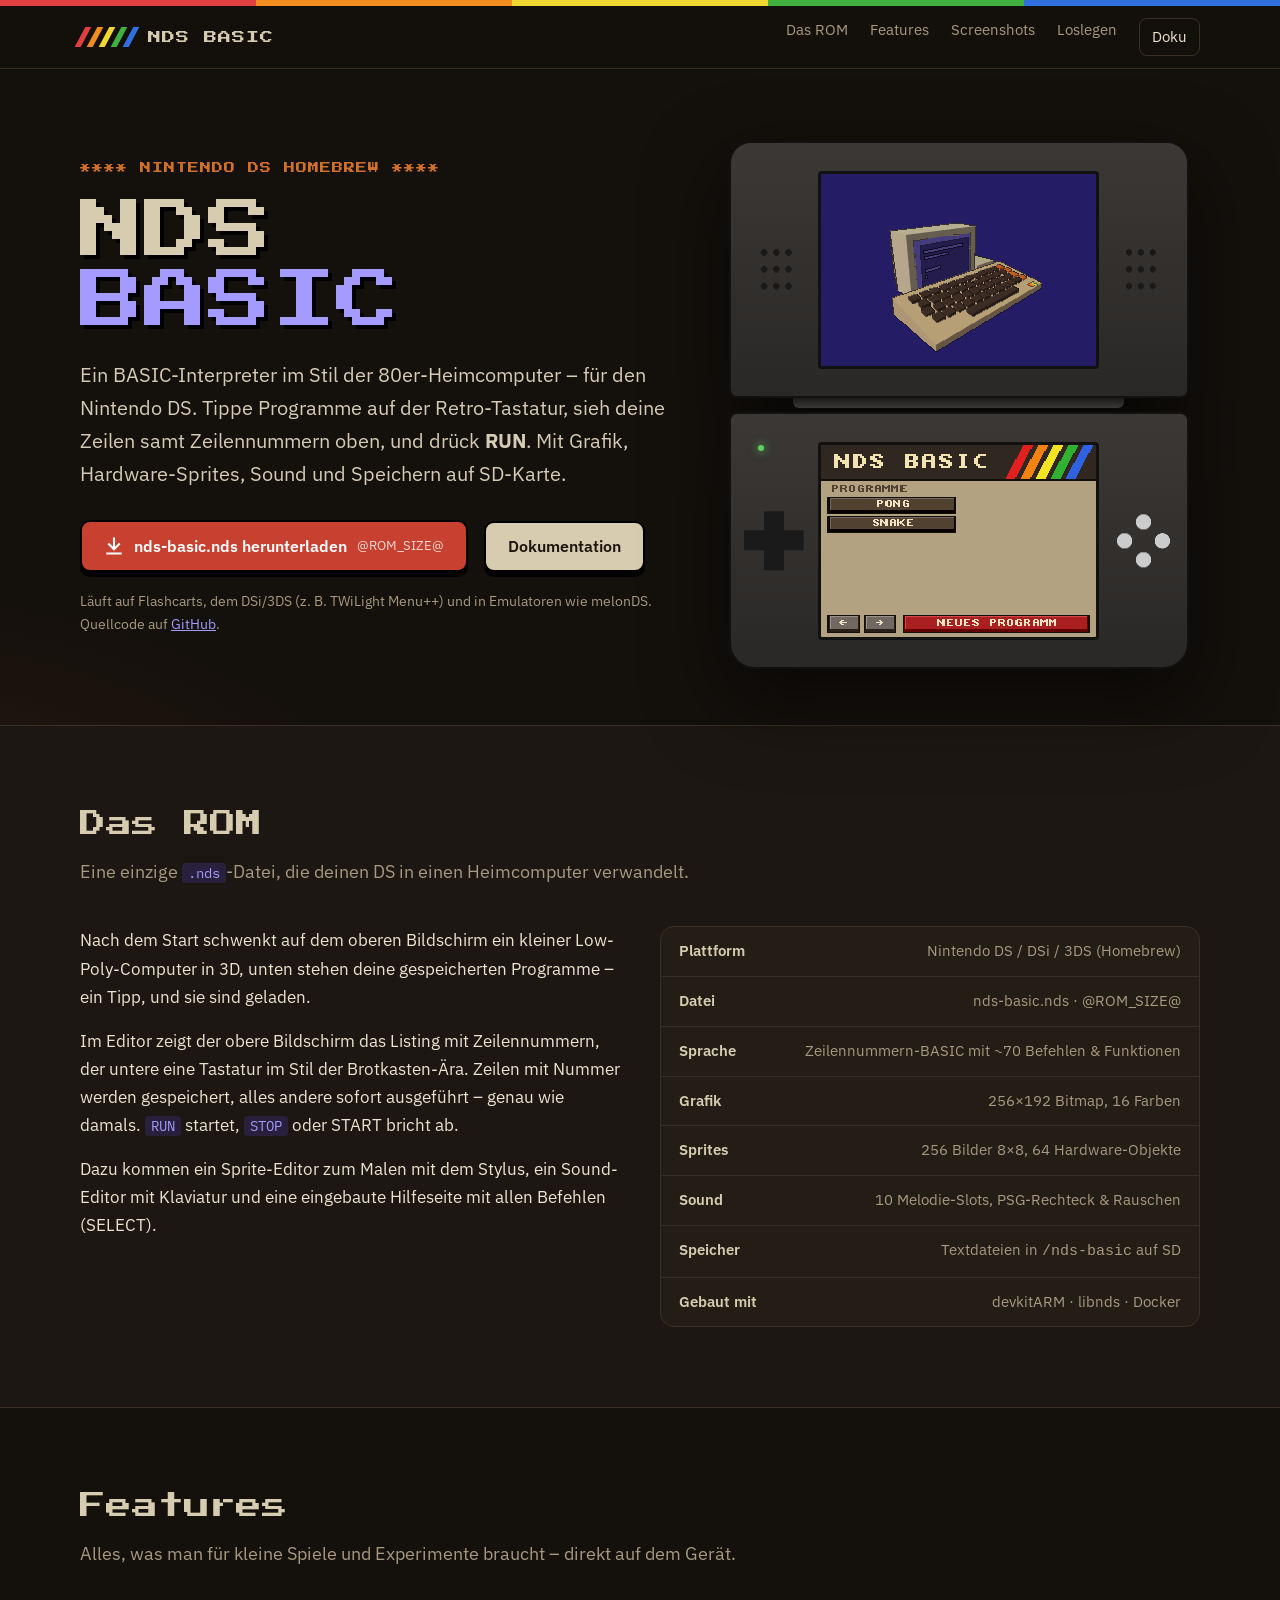
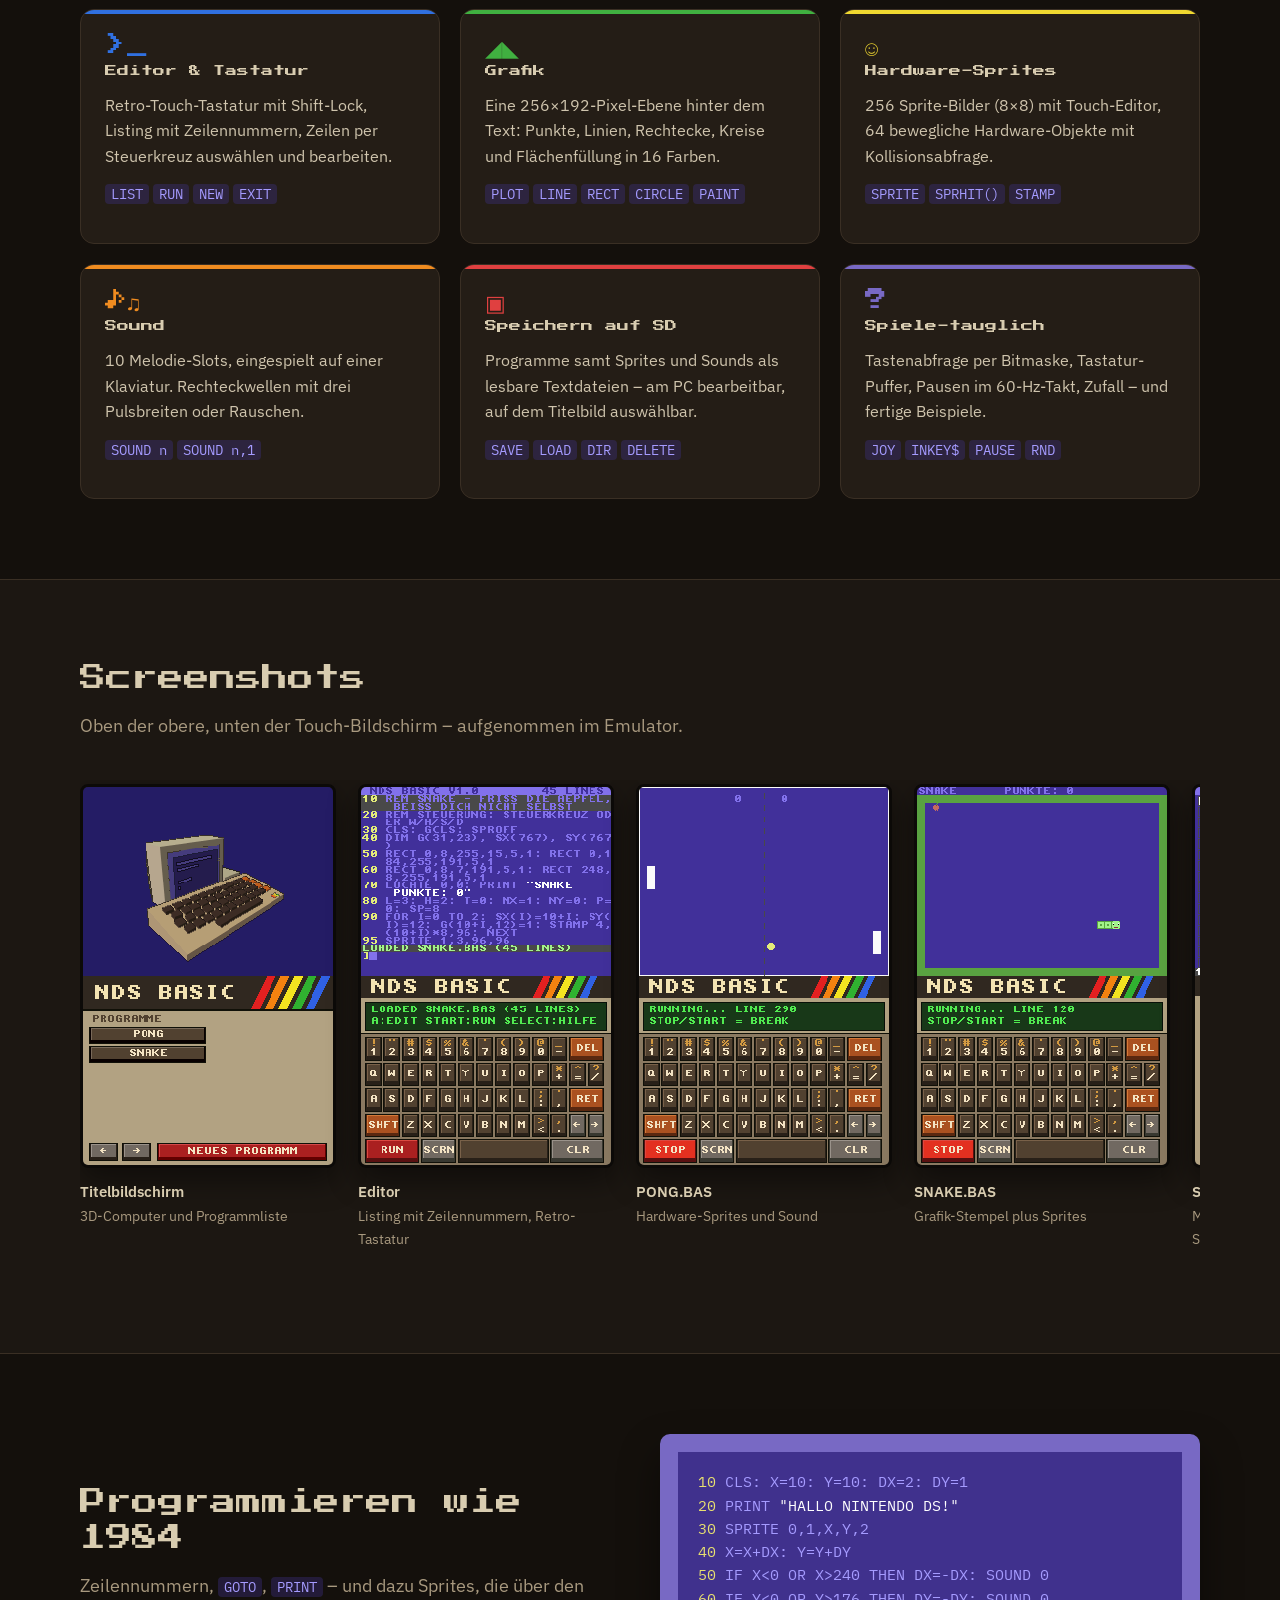
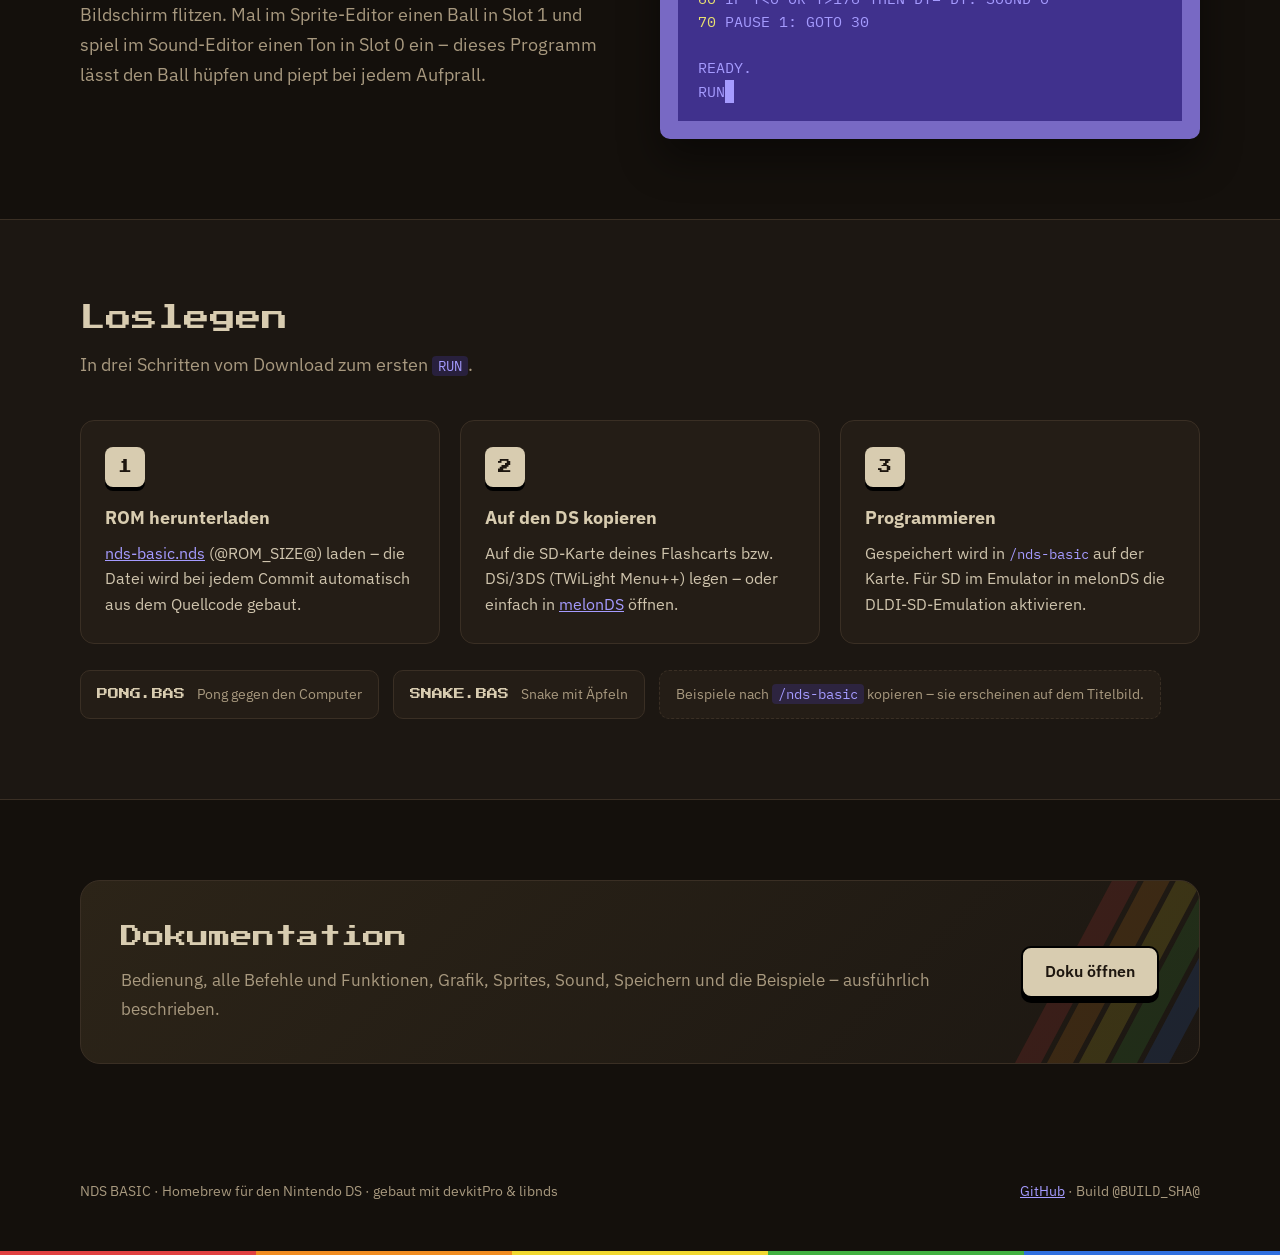
==== site/index.html @ d45535c2 "Add landing page and GitHub Pages deployment The site in site/ describes the ROM, offers nds-basic.n" ====
<!doctype html>
<html lang="de">
<head>
	<meta charset="utf-8">
	<meta name="viewport" content="width=device-width, initial-scale=1">
	<title>NDS BASIC – Retro-BASIC für den Nintendo DS</title>
	<meta name="description" content="NDS BASIC ist ein BASIC-Interpreter für den Nintendo DS mit Retro-Tastatur, Grafik, Hardware-Sprites, Sound und Speichern auf SD-Karte.">
	<meta property="og:title" content="NDS BASIC">
	<meta property="og:description" content="Retro-BASIC für den Nintendo DS – programmieren wie 1984, auf dem Handheld.">
	<meta property="og:image" content="img/title.png">
	<link rel="icon" href="img/title-top.png">
	<link rel="preconnect" href="https://fonts.googleapis.com">
	<link rel="preconnect" href="https://fonts.gstatic.com" crossorigin>
	<link href="https://fonts.googleapis.com/css2?family=IBM+Plex+Mono:wght@400;600&family=IBM+Plex+Sans:wght@400;600&family=Press+Start+2P&display=swap" rel="stylesheet">
	<link rel="stylesheet" href="style.css">
</head>
<body>
<div class="rainbow-bar"></div>
<header class="site-header">
	<div class="wrap">
		<a class="logo" href="#top"><span class="stripes"><i></i><i></i><i></i><i></i><i></i></span>NDS BASIC</a>
		<nav class="nav">
			<a href="#rom">Das ROM</a>
			<a href="#features">Features</a>
			<a href="#screens">Screenshots</a>
			<a href="#start">Loslegen</a>
			<a class="nav-cta" href="docs.html">Doku</a>
		</nav>
	</div>
</header>

<main id="top">
	<!-- ============ HERO ============ -->
	<section class="hero">
		<div class="wrap">
			<div>
				<p class="eyebrow">**** NINTENDO DS HOMEBREW ****</p>
				<h1>NDS<br><span>BASIC</span></h1>
				<p class="lead">Ein BASIC-Interpreter im Stil der 80er-Heimcomputer – für den Nintendo DS.
					Tippe Programme auf der Retro-Tastatur, sieh deine Zeilen samt Zeilennummern oben,
					und drück <b>RUN</b>. Mit Grafik, Hardware-Sprites, Sound und Speichern auf SD-Karte.</p>
				<div class="cta-row">
					<a class="btn btn-primary" href="nds-basic.nds" download>
						<svg width="20" height="20" viewBox="0 0 24 24" fill="none" stroke="currentColor" stroke-width="2.5" stroke-linecap="square"><path d="M12 3v12M6 10l6 6 6-6M4 21h16"/></svg>
						nds-basic.nds herunterladen <small>@ROM_SIZE@</small>
					</a>
					<a class="btn btn-secondary" href="docs.html">Dokumentation</a>
				</div>
				<p class="cta-note">Läuft auf Flashcarts, dem DSi/3DS (z.&nbsp;B. TWiLight&nbsp;Menu++) und in Emulatoren wie melonDS.
					Quellcode auf <a href="@REPO_URL@">GitHub</a>.</p>
			</div>

			<div class="ds" aria-label="Nintendo DS mit dem Titelbildschirm von NDS BASIC">
				<div class="ds-half ds-top">
					<div class="ds-screen"><img class="pixelated" src="img/title-top.png" alt="3D-Titelbildschirm: ein Low-Poly-Heimcomputer" width="256" height="192"></div>
				</div>
				<div class="ds-hinge"></div>
				<div class="ds-half ds-bottom">
					<span class="ds-led"></span>
					<div class="ds-screen"><img class="pixelated" src="img/title-bottom.png" alt="Programmliste auf dem Touchscreen" width="256" height="192"></div>
					<span class="ds-dpad"></span><span class="ds-abxy"></span>
				</div>
			</div>
		</div>
	</section>

	<!-- ============ ROM DESCRIPTION ============ -->
	<section id="rom" class="section-alt">
		<div class="wrap">
			<div class="section-head">
				<h2>Das ROM</h2>
				<p>Eine einzige <code class="kw">.nds</code>-Datei, die deinen DS in einen Heimcomputer verwandelt.</p>
			</div>
			<div class="about">
				<div>
					<p>Nach dem Start schwenkt auf dem oberen Bildschirm ein kleiner Low-Poly-Computer in 3D, unten
						stehen deine gespeicherten Programme – ein Tipp, und sie sind geladen.</p>
					<p>Im Editor zeigt der obere Bildschirm das Listing mit Zeilennummern, der untere eine
						Tastatur im Stil der Brotkasten-Ära. Zeilen mit Nummer werden gespeichert, alles andere
						sofort ausgeführt – genau wie damals. <span class="kw">RUN</span> startet,
						<span class="kw">STOP</span> oder START bricht ab.</p>
					<p>Dazu kommen ein Sprite-Editor zum Malen mit dem Stylus, ein Sound-Editor mit Klaviatur und
						eine eingebaute Hilfeseite mit allen Befehlen (SELECT).</p>
				</div>
				<ul class="specs">
					<li><b>Plattform</b><span>Nintendo DS / DSi / 3DS (Homebrew)</span></li>
					<li><b>Datei</b><span>nds-basic.nds · @ROM_SIZE@</span></li>
					<li><b>Sprache</b><span>Zeilennummern-BASIC mit ~70 Befehlen &amp; Funktionen</span></li>
					<li><b>Grafik</b><span>256×192 Bitmap, 16 Farben</span></li>
					<li><b>Sprites</b><span>256 Bilder 8×8, 64 Hardware-Objekte</span></li>
					<li><b>Sound</b><span>10 Melodie-Slots, PSG-Rechteck &amp; Rauschen</span></li>
					<li><b>Speicher</b><span>Textdateien in <code>/nds-basic</code> auf SD</span></li>
					<li><b>Gebaut mit</b><span>devkitARM · libnds · Docker</span></li>
				</ul>
			</div>
		</div>
	</section>

	<!-- ============ FEATURES ============ -->
	<section id="features">
		<div class="wrap">
			<div class="section-head">
				<h2>Features</h2>
				<p>Alles, was man für kleine Spiele und Experimente braucht – direkt auf dem Gerät.</p>
			</div>
			<div class="features">
				<article class="card" style="--accent: var(--r5)">
					<div class="icon">&gt;_</div>
					<h3>Editor &amp; Tastatur</h3>
					<p>Retro-Touch-Tastatur mit Shift-Lock, Listing mit Zeilennummern, Zeilen per Steuerkreuz auswählen und bearbeiten.</p>
					<p><code>LIST</code> <code>RUN</code> <code>NEW</code> <code>EXIT</code></p>
				</article>
				<article class="card" style="--accent: var(--r4)">
					<div class="icon">◢◣</div>
					<h3>Grafik</h3>
					<p>Eine 256×192-Pixel-Ebene hinter dem Text: Punkte, Linien, Rechtecke, Kreise und Flächenfüllung in 16 Farben.</p>
					<p><code>PLOT</code> <code>LINE</code> <code>RECT</code> <code>CIRCLE</code> <code>PAINT</code></p>
				</article>
				<article class="card" style="--accent: var(--r3)">
					<div class="icon">☺</div>
					<h3>Hardware-Sprites</h3>
					<p>256 Sprite-Bilder (8×8) mit Touch-Editor, 64 bewegliche Hardware-Objekte mit Kollisionsabfrage.</p>
					<p><code>SPRITE</code> <code>SPRHIT()</code> <code>STAMP</code></p>
				</article>
				<article class="card" style="--accent: var(--r2)">
					<div class="icon">♪♫</div>
					<h3>Sound</h3>
					<p>10 Melodie-Slots, eingespielt auf einer Klaviatur. Rechteckwellen mit drei Pulsbreiten oder Rauschen.</p>
					<p><code>SOUND n</code> <code>SOUND n,1</code></p>
				</article>
				<article class="card" style="--accent: var(--r1)">
					<div class="icon">▣</div>
					<h3>Speichern auf SD</h3>
					<p>Programme samt Sprites und Sounds als lesbare Textdateien – am PC bearbeitbar, auf dem Titelbild auswählbar.</p>
					<p><code>SAVE</code> <code>LOAD</code> <code>DIR</code> <code>DELETE</code></p>
				</article>
				<article class="card" style="--accent: var(--c64-light)">
					<div class="icon">?</div>
					<h3>Spiele-tauglich</h3>
					<p>Tastenabfrage per Bitmaske, Tastatur-Puffer, Pausen im 60-Hz-Takt, Zufall – und fertige Beispiele.</p>
					<p><code>JOY</code> <code>INKEY$</code> <code>PAUSE</code> <code>RND</code></p>
				</article>
			</div>
		</div>
	</section>

	<!-- ============ SCREENSHOTS ============ -->
	<section id="screens" class="section-alt">
		<div class="wrap">
			<div class="section-head">
				<h2>Screenshots</h2>
				<p>Oben der obere, unten der Touch-Bildschirm – aufgenommen im Emulator.</p>
			</div>
			<div class="gallery">
				<figure class="shot"><img class="pixelated" src="img/title.png" alt="Titelbildschirm" width="256" height="384" loading="lazy"><figcaption><b>Titelbildschirm</b>3D-Computer und Programmliste</figcaption></figure>
				<figure class="shot"><img class="pixelated" src="img/editor.png" alt="Editor mit Listing" width="256" height="384" loading="lazy"><figcaption><b>Editor</b>Listing mit Zeilennummern, Retro-Tastatur</figcaption></figure>
				<figure class="shot"><img class="pixelated" src="img/pong.png" alt="Pong" width="256" height="384" loading="lazy"><figcaption><b>PONG.BAS</b>Hardware-Sprites und Sound</figcaption></figure>
				<figure class="shot"><img class="pixelated" src="img/snake.png" alt="Snake" width="256" height="384" loading="lazy"><figcaption><b>SNAKE.BAS</b>Grafik-Stempel plus Sprites</figcaption></figure>
				<figure class="shot"><img class="pixelated" src="img/sprite-editor.png" alt="Sprite-Editor" width="256" height="384" loading="lazy"><figcaption><b>Sprite-Editor</b>Malen mit dem Stylus, Übersicht aller Slots</figcaption></figure>
				<figure class="shot"><img class="pixelated" src="img/sound-editor.png" alt="Sound-Editor" width="256" height="384" loading="lazy"><figcaption><b>Sound-Editor</b>Melodien auf der Klaviatur einspielen</figcaption></figure>
				<figure class="shot"><img class="pixelated" src="img/help.png" alt="Hilfeseite" width="256" height="384" loading="lazy"><figcaption><b>Hilfe</b>Alle Befehle auf Knopfdruck (SELECT)</figcaption></figure>
			</div>
		</div>
	</section>

	<!-- ============ CODE ============ -->
	<section>
		<div class="wrap code-grid">
			<div class="section-head" style="margin:0">
				<h2>Programmieren wie 1984</h2>
				<p>Zeilennummern, <span class="kw">GOTO</span>, <span class="kw">PRINT</span> – und dazu Sprites, die
					über den Bildschirm flitzen. Mal im Sprite-Editor einen Ball in Slot&nbsp;1 und spiel im
					Sound-Editor einen Ton in Slot&nbsp;0 ein – dieses Programm lässt den Ball hüpfen und piept bei
					jedem Aufprall.</p>
			</div>
<pre class="c64"><span class="ln">10</span> CLS: X=10: Y=10: DX=2: DY=1
<span class="ln">20</span> PRINT <span class="str">"HALLO NINTENDO DS!"</span>
<span class="ln">30</span> SPRITE 0,1,X,Y,2
<span class="ln">40</span> X=X+DX: Y=Y+DY
<span class="ln">50</span> IF X&lt;0 OR X&gt;240 THEN DX=-DX: SOUND 0
<span class="ln">60</span> IF Y&lt;0 OR Y&gt;176 THEN DY=-DY: SOUND 0
<span class="ln">70</span> PAUSE 1: GOTO 30

READY.
RUN<span class="cur">&nbsp;</span></pre>
		</div>
	</section>

	<!-- ============ GET STARTED ============ -->
	<section id="start" class="section-alt">
		<div class="wrap">
			<div class="section-head">
				<h2>Loslegen</h2>
				<p>In drei Schritten vom Download zum ersten <span class="kw">RUN</span>.</p>
			</div>
			<div class="steps">
				<div class="step">
					<h3>ROM herunterladen</h3>
					<p><a href="nds-basic.nds" download>nds-basic.nds</a> (@ROM_SIZE@) laden – die Datei wird bei jedem
						Commit automatisch aus dem Quellcode gebaut.</p>
				</div>
				<div class="step">
					<h3>Auf den DS kopieren</h3>
					<p>Auf die SD-Karte deines Flashcarts bzw. DSi/3DS (TWiLight&nbsp;Menu++) legen – oder einfach in
						<a href="https://melonds.kuribo64.net/">melonDS</a> öffnen.</p>
				</div>
				<div class="step">
					<h3>Programmieren</h3>
					<p>Gespeichert wird in <code>/nds-basic</code> auf der Karte. Für SD im Emulator in melonDS die
						DLDI-SD-Emulation aktivieren.</p>
				</div>
			</div>
			<div class="examples">
				<a class="example" href="examples/PONG.BAS" download><b>PONG.BAS</b><span>Pong gegen den Computer</span></a>
				<a class="example" href="examples/SNAKE.BAS" download><b>SNAKE.BAS</b><span>Snake mit Äpfeln</span></a>
				<span class="example" style="border-style:dashed"><span>Beispiele nach <code class="kw">/nds-basic</code> kopieren – sie erscheinen auf dem Titelbild.</span></span>
			</div>
		</div>
	</section>

	<!-- ============ DOCS ============ -->
	<section>
		<div class="wrap">
			<div class="docs-cta">
				<span class="stripes"><i></i><i></i><i></i><i></i><i></i></span>
				<div>
					<h2>Dokumentation</h2>
					<p>Bedienung, alle Befehle und Funktionen, Grafik, Sprites, Sound, Speichern und die Beispiele –
						ausführlich beschrieben.</p>
				</div>
				<div class="cta-row">
					<a class="btn btn-secondary" href="docs.html">Doku öffnen</a>
				</div>
			</div>
		</div>
	</section>
</main>

<footer class="site-footer">
	<div class="wrap">
		<span>NDS BASIC · Homebrew für den Nintendo DS · gebaut mit devkitPro &amp; libnds</span>
		<span><a href="@REPO_URL@">GitHub</a> · Build <code>@BUILD_SHA@</code></span>
	</div>
</footer>
<div class="rainbow-bar"></div>
</body>
</html>
---- site/style.css ----
/* NDS BASIC landing page - retro home computer look */

:root {
	--bg: #14100c;
	--bg-2: #1c1712;
	--panel: #241d16;
	--line: #3a2f24;
	--beige: #d8ccb0;
	--beige-dim: #a99c80;
	--text: #ece3cf;
	--muted: #a8997f;
	--c64: #40318d;
	--c64-light: #7869c4;
	--c64-text: #a59bff;
	--orange: #d0702a;
	--red: #c84030;
	--green: #5fd35f;
	--r1: #e04040; --r2: #f08c20; --r3: #f0d830; --r4: #40b040; --r5: #3070e0;
	--pixel: "Press Start 2P", ui-monospace, monospace;
	--sans: "IBM Plex Sans", system-ui, -apple-system, "Segoe UI", sans-serif;
	--mono: "IBM Plex Mono", ui-monospace, "SFMono-Regular", Menlo, monospace;
	--radius: 14px;
	color-scheme: dark;
}

* { box-sizing: border-box; }
html { scroll-behavior: smooth; }
body {
	margin: 0;
	background:
		radial-gradient(1200px 600px at 80% -10%, rgba(64, 49, 141, .35), transparent 60%),
		radial-gradient(900px 500px at -10% 20%, rgba(208, 112, 42, .12), transparent 60%),
		var(--bg);
	color: var(--text);
	font: 17px/1.65 var(--sans);
	-webkit-font-smoothing: antialiased;
}
img { max-width: 100%; display: block; }
a { color: var(--c64-text); }
a:hover { color: #fff; }
.pixelated { image-rendering: pixelated; image-rendering: crisp-edges; }
.wrap { width: min(1120px, 100% - 32px); margin: 0 auto; }

/* rainbow stripes motif */
.stripes { display: inline-flex; gap: 6px; transform: skewX(-28deg); }
.stripes i { display: block; width: 10px; height: 100%; min-height: 28px; }
.stripes i:nth-child(1) { background: var(--r1); }
.stripes i:nth-child(2) { background: var(--r2); }
.stripes i:nth-child(3) { background: var(--r3); }
.stripes i:nth-child(4) { background: var(--r4); }
.stripes i:nth-child(5) { background: var(--r5); }
.rainbow-bar { height: 6px; background: linear-gradient(90deg, var(--r1) 0 20%, var(--r2) 20% 40%, var(--r3) 40% 60%, var(--r4) 60% 80%, var(--r5) 80%); }

/* ---------- header ---------- */
.site-header { position: sticky; top: 0; z-index: 10; background: rgba(20, 16, 12, .82); backdrop-filter: blur(10px); border-bottom: 1px solid var(--line); }
.site-header .wrap { display: flex; align-items: center; justify-content: space-between; gap: 16px; height: 62px; }
.logo { display: flex; align-items: center; gap: 14px; font: 13px/1 var(--pixel); color: var(--beige); text-decoration: none; letter-spacing: 1px; }
.logo .stripes i { min-height: 20px; width: 6px; }
.nav { display: flex; gap: 22px; font-size: 15px; }
.nav a { color: var(--muted); text-decoration: none; }
.nav a:hover { color: var(--text); }
@media (max-width: 720px) { .nav a:not(.nav-cta) { display: none; } }

/* ---------- buttons ---------- */
.btn {
	display: inline-flex; align-items: center; gap: 10px;
	padding: 14px 22px; border-radius: 10px;
	font: 600 16px/1.2 var(--sans); text-decoration: none;
	border: 2px solid #000; position: relative; top: 0;
	box-shadow: 0 5px 0 #000; transition: top .08s, box-shadow .08s, filter .15s;
}
.btn:hover { filter: brightness(1.08); }
.btn:active { top: 4px; box-shadow: 0 1px 0 #000; }
.btn-primary { background: var(--red); color: #fff; }
.btn-primary:hover { color: #fff; }
.btn-secondary { background: var(--beige); color: #1d160f; }
.btn-secondary:hover { color: #1d160f; }
.btn small { font-weight: 400; opacity: .8; font-size: 13px; white-space: nowrap; }
.nav-cta { color: var(--text) !important; border: 1px solid var(--line); padding: 6px 12px; border-radius: 8px; }

/* ---------- hero ---------- */
.hero { padding: 72px 0 56px; }
.hero .wrap { display: grid; grid-template-columns: 1.1fr .9fr; gap: 48px; align-items: center; }
@media (max-width: 900px) { .hero .wrap { grid-template-columns: 1fr; } .hero { padding-top: 40px; } }
.eyebrow { font: 11px/1.6 var(--pixel); color: var(--orange); letter-spacing: 1px; margin: 0 0 18px; }
.hero h1 { font: clamp(34px, 6vw, 64px)/1.1 var(--pixel); margin: 0 0 22px; color: var(--beige); text-shadow: 4px 4px 0 #000; }
.hero h1 span { color: var(--c64-text); }
.lead { font-size: 20px; color: #d6ccb6; margin: 0 0 30px; max-width: 34em; }
.cta-row { display: flex; flex-wrap: wrap; gap: 16px; align-items: center; }
.cta-note { margin-top: 18px; font-size: 14px; color: var(--muted); }
.cta-note code { font-family: var(--mono); color: var(--beige); }

/* Nintendo DS mockup */
.ds { justify-self: center; width: min(460px, 92vw); filter: drop-shadow(0 30px 40px rgba(0, 0, 0, .55)); }
/* both screens 62% wide and centred, like the real hardware */
.ds-half { background: linear-gradient(180deg, #3b3836, #2a2826); border: 2px solid #111; padding: 6% 19%; position: relative; }
.ds-top { border-radius: 22px 22px 8px 8px; }
.ds-top::before, .ds-top::after { content: ""; position: absolute; top: 40%; width: 8%; height: 20%;
	background: radial-gradient(circle, #1a1918 0 30%, transparent 32%) 0 0 / 33% 33%; }
.ds-top::before { left: 6%; }
.ds-top::after { right: 6%; }
.ds-bottom { border-radius: 8px 8px 26px 26px; margin-top: 4px; }
.ds-screen { background: #000; border: 3px solid #111; border-radius: 4px; overflow: hidden; box-shadow: inset 0 0 0 2px #222; }
.ds-screen img { width: 100%; aspect-ratio: 4 / 3; }
.ds-hinge { height: 10px; margin: 0 14%; background: linear-gradient(180deg, #1b1a19, #3a3836); border-radius: 0 0 6px 6px; }
.ds-dpad, .ds-abxy { position: absolute; top: 50%; transform: translateY(-50%); width: 13%; aspect-ratio: 1; }
.ds-dpad { left: 3%; background:
	linear-gradient(#1a1a1a, #1a1a1a) center / 34% 100% no-repeat,
	linear-gradient(#1a1a1a, #1a1a1a) center / 100% 34% no-repeat; }
.ds-abxy { right: 3%; background:
	radial-gradient(circle at 50% 18%, #ccc 0 13%, transparent 14%),
	radial-gradient(circle at 50% 82%, #ccc 0 13%, transparent 14%),
	radial-gradient(circle at 18% 50%, #ccc 0 13%, transparent 14%),
	radial-gradient(circle at 82% 50%, #ccc 0 13%, transparent 14%); }
.ds-led { position: absolute; top: 12%; left: 6%; width: 6px; height: 6px; border-radius: 50%; background: var(--green); box-shadow: 0 0 8px var(--green); }

/* ---------- sections ---------- */
section { padding: 80px 0; }
.section-alt { background: var(--bg-2); border-top: 1px solid var(--line); border-bottom: 1px solid var(--line); }
.section-head { margin-bottom: 40px; max-width: 46em; }
.section-head h2 { font: clamp(18px, 3vw, 26px)/1.4 var(--pixel); color: var(--beige); margin: 0 0 14px; }
.section-head p { color: var(--muted); margin: 0; font-size: 18px; }

.about { display: grid; grid-template-columns: 1fr 1fr; gap: 40px; align-items: start; }
@media (max-width: 860px) { .about { grid-template-columns: 1fr; } }
.about p { margin: 0 0 16px; }
.specs { list-style: none; padding: 0; margin: 0; border: 1px solid var(--line); border-radius: var(--radius); overflow: hidden; background: var(--panel); }
.specs li { display: flex; justify-content: space-between; gap: 16px; padding: 12px 18px; border-top: 1px solid var(--line); font-size: 15px; }
.specs li:first-child { border-top: 0; }
.specs b { color: var(--beige); font-weight: 600; }
.specs span { color: var(--muted); text-align: right; }

/* feature cards */
.features { display: grid; grid-template-columns: repeat(3, 1fr); gap: 20px; }
@media (max-width: 900px) { .features { grid-template-columns: repeat(2, 1fr); } }
@media (max-width: 600px) { .features { grid-template-columns: 1fr; } }
.card { background: var(--panel); border: 1px solid var(--line); border-radius: var(--radius); padding: 24px; position: relative; overflow: hidden; }
.card::before { content: ""; position: absolute; inset: 0 0 auto 0; height: 4px; background: var(--accent, var(--orange)); }
.card h3 { font: 12px/1.6 var(--pixel); color: var(--beige); margin: 6px 0 12px; }
.card p { margin: 0 0 12px; color: #cfc4ad; font-size: 15.5px; }
.card code, .kw { font-family: var(--mono); font-size: 13.5px; color: var(--c64-text); background: rgba(64, 49, 141, .35); padding: 1px 6px; border-radius: 4px; white-space: nowrap; }
.card .icon { font: 22px/1 var(--pixel); color: var(--accent, var(--orange)); }

/* screenshots */
.gallery { display: grid; grid-auto-flow: column; grid-auto-columns: 256px; gap: 22px; overflow-x: auto; padding: 4px 4px 22px; scroll-snap-type: x mandatory; }
.shot { scroll-snap-align: start; margin: 0; }
.shot img { width: 256px; border-radius: 8px; border: 3px solid #0c0a08; box-shadow: 0 12px 30px rgba(0, 0, 0, .45); }
.shot figcaption { margin-top: 12px; font-size: 14px; color: var(--muted); }
.shot figcaption b { display: block; color: var(--beige); font-weight: 600; font-size: 15px; }

/* code / C64 screen */
.code-grid { display: grid; grid-template-columns: 1fr 1fr; gap: 40px; align-items: center; }
@media (max-width: 860px) { .code-grid { grid-template-columns: 1fr; } }
.c64 { background: var(--c64); border: 18px solid var(--c64-light); border-radius: 10px; padding: 18px 20px; font: 15px/1.55 var(--mono); color: var(--c64-text); box-shadow: 0 20px 40px rgba(0, 0, 0, .45); overflow-x: auto; margin: 0; }
.c64 .ln { color: #e8e070; }
.c64 .str { color: #fff; }
.c64 .cur { display: inline-block; width: .6em; background: var(--c64-text); animation: blink 1s steps(1) infinite; }
@keyframes blink { 50% { opacity: 0; } }

/* steps */
.steps { display: grid; grid-template-columns: repeat(3, 1fr); gap: 20px; counter-reset: step; }
@media (max-width: 860px) { .steps { grid-template-columns: 1fr; } }
.step { background: var(--panel); border: 1px solid var(--line); border-radius: var(--radius); padding: 26px 24px; }
.step::before { counter-increment: step; content: counter(step); display: inline-grid; place-items: center; width: 40px; height: 40px; border-radius: 8px; background: var(--beige); color: #1d160f; font: 14px var(--pixel); margin-bottom: 16px; box-shadow: 0 4px 0 #000; }
.step h3 { margin: 0 0 8px; font-size: 18px; color: var(--beige); }
.step p { margin: 0; color: #cfc4ad; font-size: 15.5px; }
.step code { font-family: var(--mono); color: var(--c64-text); font-size: 14px; }

.examples { display: flex; flex-wrap: wrap; gap: 14px; margin-top: 26px; }
.example { display: flex; align-items: center; gap: 12px; padding: 12px 16px; border: 1px solid var(--line); border-radius: 10px; background: var(--panel); text-decoration: none; color: var(--text); }
.example:hover { border-color: var(--c64-light); color: var(--text); }
.example b { font: 11px var(--pixel); color: var(--beige); }
.example span { color: var(--muted); font-size: 14px; }

/* docs CTA */
.docs-cta { display: grid; grid-template-columns: 1fr auto; gap: 28px; align-items: center; padding: 40px; border-radius: 20px; background: linear-gradient(135deg, #2c2418, #1c1712); border: 1px solid var(--line); position: relative; overflow: hidden; }
.docs-cta h2 { font: clamp(16px, 2.6vw, 22px)/1.5 var(--pixel); color: var(--beige); margin: 0 0 12px; }
.docs-cta p { margin: 0; color: var(--muted); }
.docs-cta .stripes { position: absolute; right: -10px; top: -20px; height: 140%; opacity: .14; }
.docs-cta .stripes i { width: 26px; }
@media (max-width: 760px) { .docs-cta { grid-template-columns: 1fr; padding: 28px; } }

/* footer */
.site-footer { padding: 36px 0 48px; color: var(--muted); font-size: 14px; }
.site-footer .wrap { display: flex; flex-wrap: wrap; justify-content: space-between; gap: 12px; }
.site-footer code { font-family: var(--mono); }

/* ---------- docs page ---------- */
.docs-layout { padding: 48px 0 80px; }
.markdown { max-width: 860px; margin: 0 auto; }
.markdown h1 { font: clamp(24px, 4vw, 38px)/1.3 var(--pixel); color: var(--beige); margin: 0 0 24px; text-shadow: 3px 3px 0 #000; }
.markdown h2 { font: 16px/1.6 var(--pixel); color: var(--beige); margin: 56px 0 18px; padding-top: 18px; border-top: 1px solid var(--line); }
.markdown h3 { color: var(--beige); margin: 32px 0 12px; }
.markdown p, .markdown li { color: #d8cfba; }
.markdown code { font-family: var(--mono); font-size: .88em; background: rgba(64, 49, 141, .35); color: var(--c64-text); padding: 1px 6px; border-radius: 4px; }
.markdown pre { background: var(--c64); border: 10px solid var(--c64-light); border-radius: 8px; padding: 16px 18px; overflow-x: auto; }
.markdown pre code { background: none; padding: 0; color: var(--c64-text); font-size: 14.5px; line-height: 1.55; }
.markdown table { width: 100%; border-collapse: collapse; margin: 18px 0; font-size: 15px; display: block; overflow-x: auto; }
.markdown th, .markdown td { text-align: left; padding: 10px 14px; border-bottom: 1px solid var(--line); vertical-align: top; }
.markdown th { color: var(--beige); background: var(--panel); }
.markdown blockquote { margin: 0; padding: 4px 18px; border-left: 4px solid var(--orange); color: var(--muted); }
.docs-loading { text-align: center; color: var(--muted); padding: 60px 0; font-family: var(--pixel); font-size: 12px; }
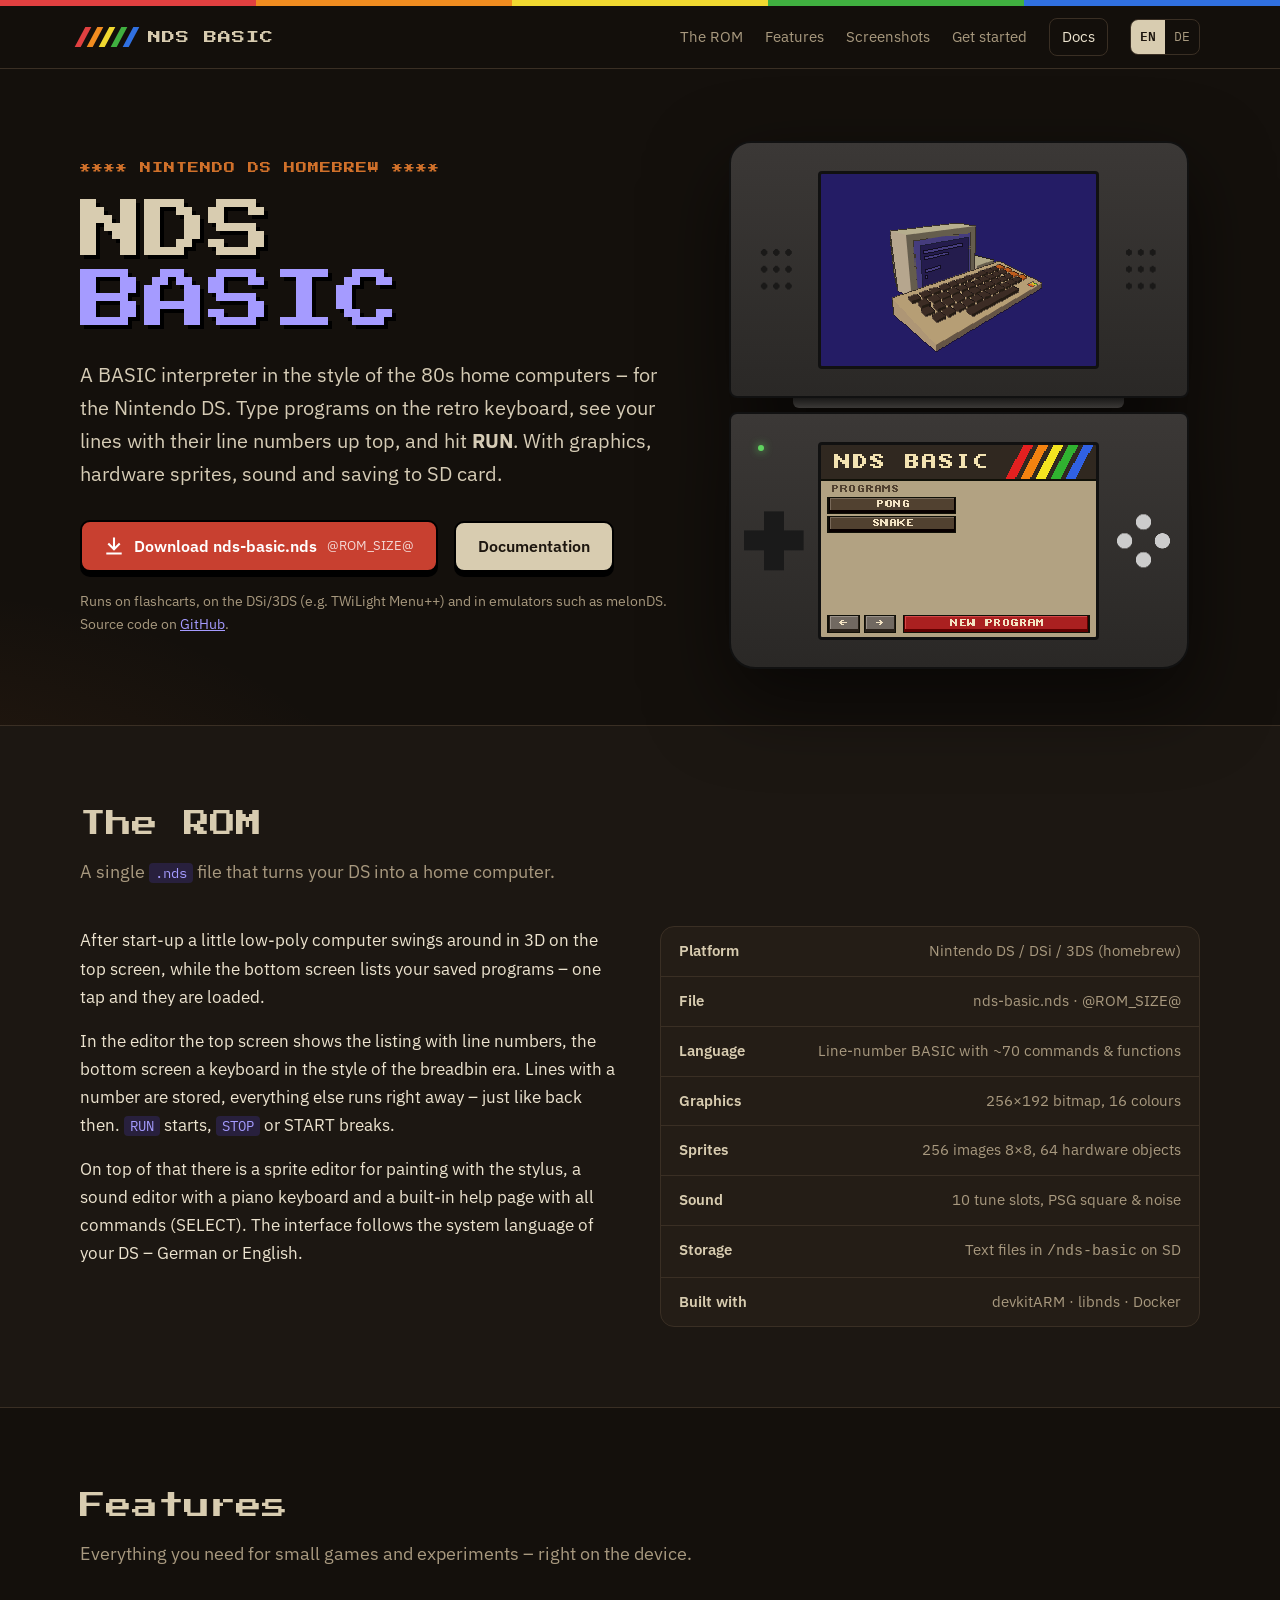
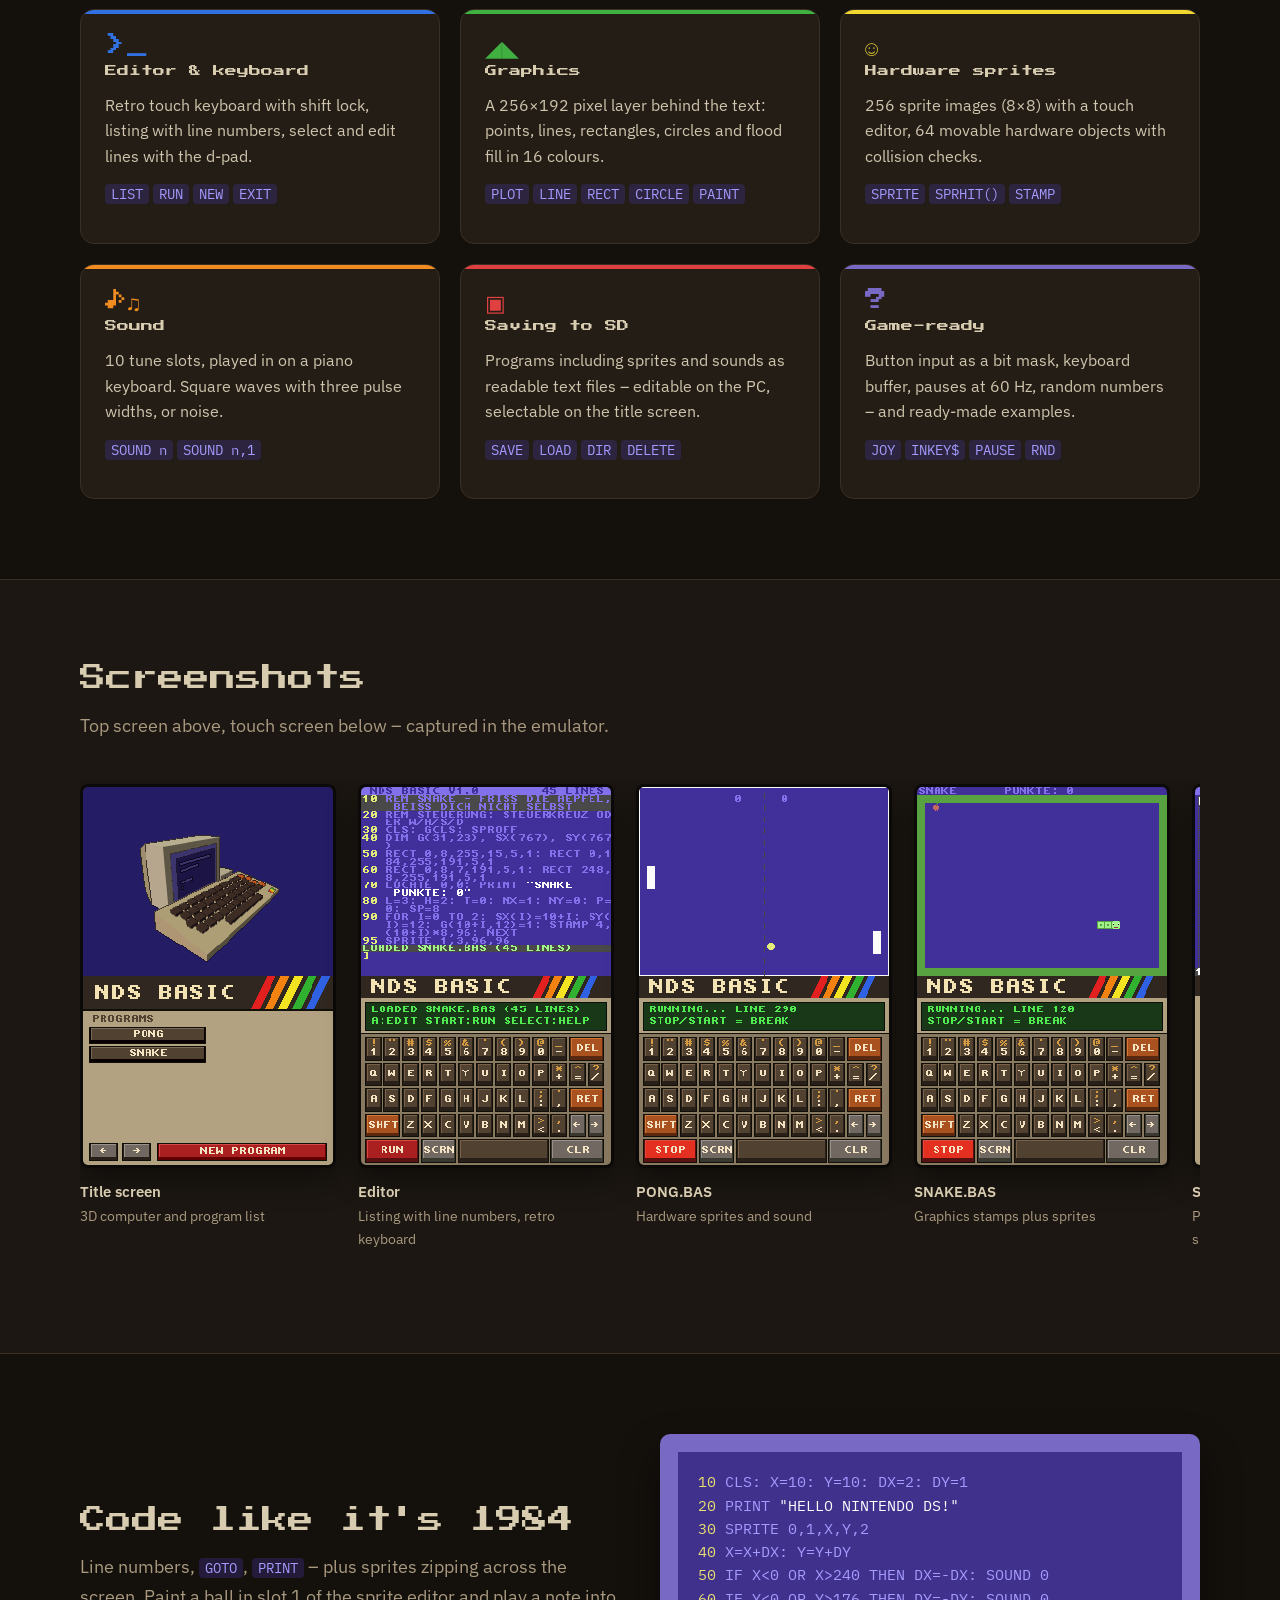
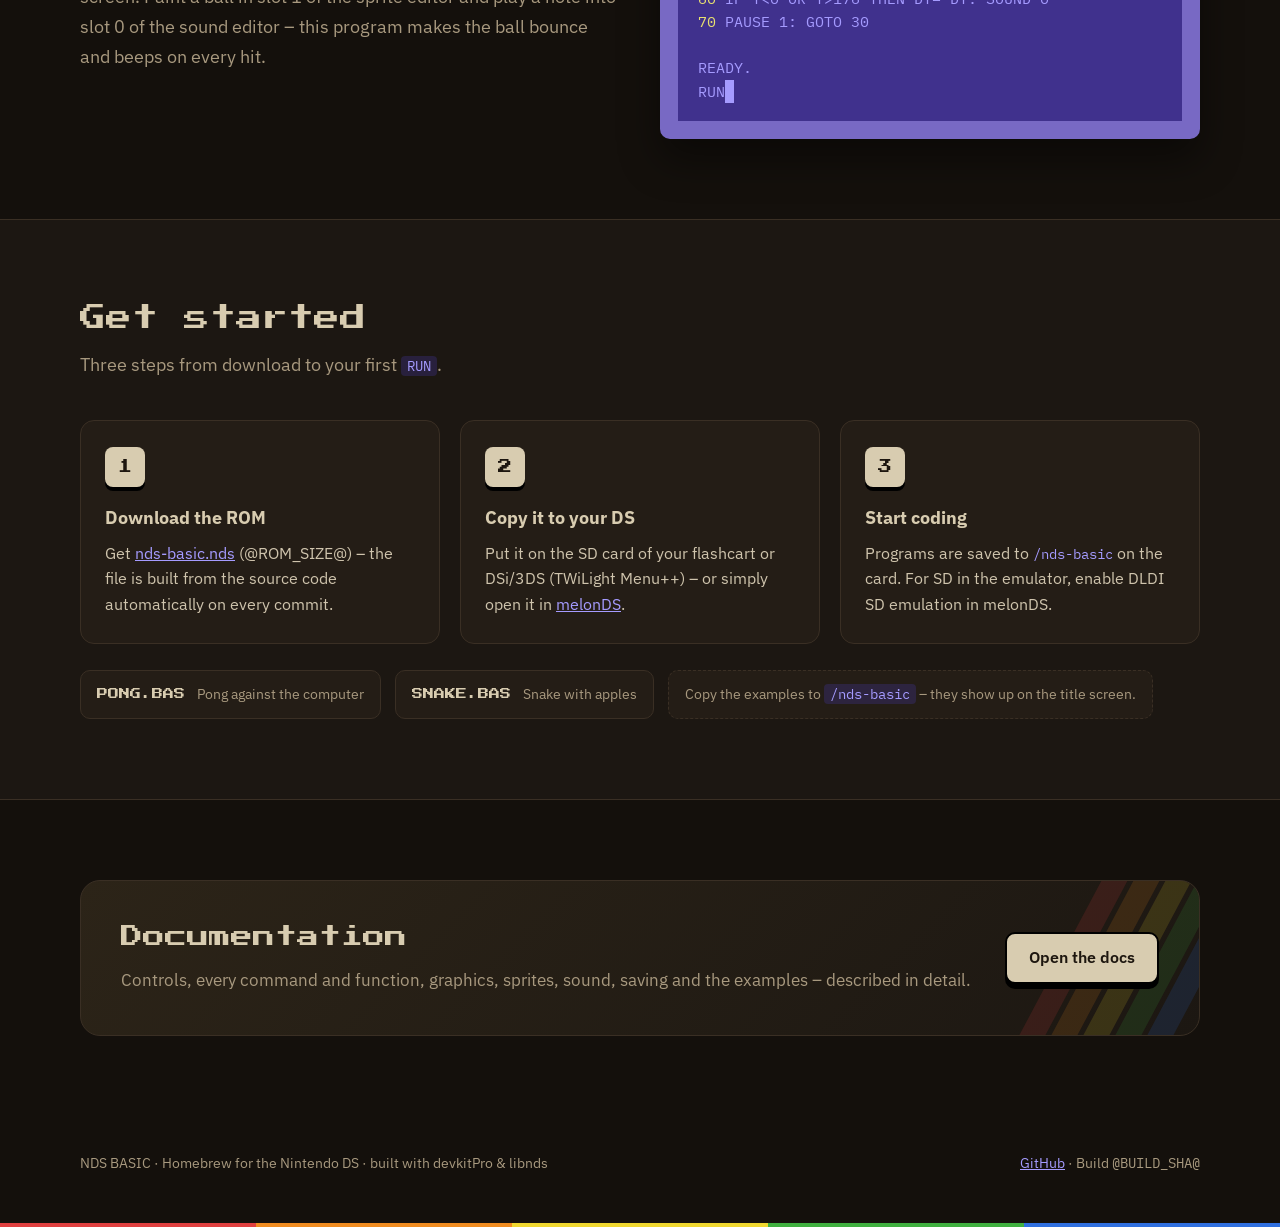
==== commit 9fd03cf0: "Translate the website to English with a language switch English is the default (index.html, docs.htm" ====
--- a/site/index.html
+++ b/site/index.html
@@ -1,13 +1,15 @@
 <!doctype html>
-<html lang="de">
+<html lang="en">
 <head>
 	<meta charset="utf-8">
 	<meta name="viewport" content="width=device-width, initial-scale=1">
-	<title>NDS BASIC – Retro-BASIC für den Nintendo DS</title>
-	<meta name="description" content="NDS BASIC ist ein BASIC-Interpreter für den Nintendo DS mit Retro-Tastatur, Grafik, Hardware-Sprites, Sound und Speichern auf SD-Karte.">
+	<title>NDS BASIC – Retro BASIC for the Nintendo DS</title>
+	<meta name="description" content="NDS BASIC is a BASIC interpreter for the Nintendo DS with a retro keyboard, graphics, hardware sprites, sound and saving to SD card.">
 	<meta property="og:title" content="NDS BASIC">
-	<meta property="og:description" content="Retro-BASIC für den Nintendo DS – programmieren wie 1984, auf dem Handheld.">
+	<meta property="og:description" content="Retro BASIC for the Nintendo DS – code like it's 1984, on a handheld.">
 	<meta property="og:image" content="img/title.png">
+	<link rel="alternate" hreflang="en" href="index.html">
+	<link rel="alternate" hreflang="de" href="index.de.html">
 	<link rel="icon" href="img/title-top.png">
 	<link rel="preconnect" href="https://fonts.googleapis.com">
 	<link rel="preconnect" href="https://fonts.gstatic.com" crossorigin>
@@ -20,11 +22,12 @@
 	<div class="wrap">
 		<a class="logo" href="#top"><span class="stripes"><i></i><i></i><i></i><i></i><i></i></span>NDS BASIC</a>
 		<nav class="nav">
-			<a href="#rom">Das ROM</a>
+			<a href="#rom">The ROM</a>
 			<a href="#features">Features</a>
 			<a href="#screens">Screenshots</a>
-			<a href="#start">Loslegen</a>
-			<a class="nav-cta" href="docs.html">Doku</a>
+			<a href="#start">Get started</a>
+			<a class="nav-cta" href="docs.html">Docs</a>
+			<span class="lang-switch" aria-label="Language"><a aria-current="page">EN</a><a href="index.de.html" hreflang="de" lang="de">DE</a></span>
 		</nav>
 	</div>
 </header>
@@ -36,28 +39,28 @@
 			<div>
 				<p class="eyebrow">**** NINTENDO DS HOMEBREW ****</p>
 				<h1>NDS<br><span>BASIC</span></h1>
-				<p class="lead">Ein BASIC-Interpreter im Stil der 80er-Heimcomputer – für den Nintendo DS.
-					Tippe Programme auf der Retro-Tastatur, sieh deine Zeilen samt Zeilennummern oben,
-					und drück <b>RUN</b>. Mit Grafik, Hardware-Sprites, Sound und Speichern auf SD-Karte.</p>
+				<p class="lead">A BASIC interpreter in the style of the 80s home computers – for the Nintendo DS.
+					Type programs on the retro keyboard, see your lines with their line numbers up top,
+					and hit <b>RUN</b>. With graphics, hardware sprites, sound and saving to SD card.</p>
 				<div class="cta-row">
 					<a class="btn btn-primary" href="nds-basic.nds" download>
 						<svg width="20" height="20" viewBox="0 0 24 24" fill="none" stroke="currentColor" stroke-width="2.5" stroke-linecap="square"><path d="M12 3v12M6 10l6 6 6-6M4 21h16"/></svg>
-						nds-basic.nds herunterladen <small>@ROM_SIZE@</small>
+						Download nds-basic.nds <small>@ROM_SIZE@</small>
 					</a>
-					<a class="btn btn-secondary" href="docs.html">Dokumentation</a>
-				</div>
-				<p class="cta-note">Läuft auf Flashcarts, dem DSi/3DS (z.&nbsp;B. TWiLight&nbsp;Menu++) und in Emulatoren wie melonDS.
-					Quellcode auf <a href="@REPO_URL@">GitHub</a>.</p>
-			</div>
-
-			<div class="ds" aria-label="Nintendo DS mit dem Titelbildschirm von NDS BASIC">
+					<a class="btn btn-secondary" href="docs.html">Documentation</a>
+				</div>
+				<p class="cta-note">Runs on flashcarts, on the DSi/3DS (e.g. TWiLight&nbsp;Menu++) and in emulators such as melonDS.
+					Source code on <a href="@REPO_URL@">GitHub</a>.</p>
+			</div>
+
+			<div class="ds" aria-label="Nintendo DS showing the NDS BASIC title screen">
 				<div class="ds-half ds-top">
-					<div class="ds-screen"><img class="pixelated" src="img/title-top.png" alt="3D-Titelbildschirm: ein Low-Poly-Heimcomputer" width="256" height="192"></div>
+					<div class="ds-screen"><img class="pixelated" src="img/title-top.png" alt="3D title screen: a low-poly home computer" width="256" height="192"></div>
 				</div>
 				<div class="ds-hinge"></div>
 				<div class="ds-half ds-bottom">
 					<span class="ds-led"></span>
-					<div class="ds-screen"><img class="pixelated" src="img/title-bottom.png" alt="Programmliste auf dem Touchscreen" width="256" height="192"></div>
+					<div class="ds-screen"><img class="pixelated" src="img/title-bottom.png" alt="Program list on the touch screen" width="256" height="192"></div>
 					<span class="ds-dpad"></span><span class="ds-abxy"></span>
 				</div>
 			</div>
@@ -68,29 +71,30 @@
 	<section id="rom" class="section-alt">
 		<div class="wrap">
 			<div class="section-head">
-				<h2>Das ROM</h2>
-				<p>Eine einzige <code class="kw">.nds</code>-Datei, die deinen DS in einen Heimcomputer verwandelt.</p>
+				<h2>The ROM</h2>
+				<p>A single <code class="kw">.nds</code> file that turns your DS into a home computer.</p>
 			</div>
 			<div class="about">
 				<div>
-					<p>Nach dem Start schwenkt auf dem oberen Bildschirm ein kleiner Low-Poly-Computer in 3D, unten
-						stehen deine gespeicherten Programme – ein Tipp, und sie sind geladen.</p>
-					<p>Im Editor zeigt der obere Bildschirm das Listing mit Zeilennummern, der untere eine
-						Tastatur im Stil der Brotkasten-Ära. Zeilen mit Nummer werden gespeichert, alles andere
-						sofort ausgeführt – genau wie damals. <span class="kw">RUN</span> startet,
-						<span class="kw">STOP</span> oder START bricht ab.</p>
-					<p>Dazu kommen ein Sprite-Editor zum Malen mit dem Stylus, ein Sound-Editor mit Klaviatur und
-						eine eingebaute Hilfeseite mit allen Befehlen (SELECT).</p>
+					<p>After start-up a little low-poly computer swings around in 3D on the top screen, while the
+						bottom screen lists your saved programs – one tap and they are loaded.</p>
+					<p>In the editor the top screen shows the listing with line numbers, the bottom screen a
+						keyboard in the style of the breadbin era. Lines with a number are stored, everything else
+						runs right away – just like back then. <span class="kw">RUN</span> starts,
+						<span class="kw">STOP</span> or START breaks.</p>
+					<p>On top of that there is a sprite editor for painting with the stylus, a sound editor with a
+						piano keyboard and a built-in help page with all commands (SELECT). The interface follows the
+						system language of your DS – German or English.</p>
 				</div>
 				<ul class="specs">
-					<li><b>Plattform</b><span>Nintendo DS / DSi / 3DS (Homebrew)</span></li>
-					<li><b>Datei</b><span>nds-basic.nds · @ROM_SIZE@</span></li>
-					<li><b>Sprache</b><span>Zeilennummern-BASIC mit ~70 Befehlen &amp; Funktionen</span></li>
-					<li><b>Grafik</b><span>256×192 Bitmap, 16 Farben</span></li>
-					<li><b>Sprites</b><span>256 Bilder 8×8, 64 Hardware-Objekte</span></li>
-					<li><b>Sound</b><span>10 Melodie-Slots, PSG-Rechteck &amp; Rauschen</span></li>
-					<li><b>Speicher</b><span>Textdateien in <code>/nds-basic</code> auf SD</span></li>
-					<li><b>Gebaut mit</b><span>devkitARM · libnds · Docker</span></li>
+					<li><b>Platform</b><span>Nintendo DS / DSi / 3DS (homebrew)</span></li>
+					<li><b>File</b><span>nds-basic.nds · @ROM_SIZE@</span></li>
+					<li><b>Language</b><span>Line-number BASIC with ~70 commands &amp; functions</span></li>
+					<li><b>Graphics</b><span>256×192 bitmap, 16 colours</span></li>
+					<li><b>Sprites</b><span>256 images 8×8, 64 hardware objects</span></li>
+					<li><b>Sound</b><span>10 tune slots, PSG square &amp; noise</span></li>
+					<li><b>Storage</b><span>Text files in <code>/nds-basic</code> on SD</span></li>
+					<li><b>Built with</b><span>devkitARM · libnds · Docker</span></li>
 				</ul>
 			</div>
 		</div>
@@ -101,43 +105,43 @@
 		<div class="wrap">
 			<div class="section-head">
 				<h2>Features</h2>
-				<p>Alles, was man für kleine Spiele und Experimente braucht – direkt auf dem Gerät.</p>
+				<p>Everything you need for small games and experiments – right on the device.</p>
 			</div>
 			<div class="features">
 				<article class="card" style="--accent: var(--r5)">
 					<div class="icon">&gt;_</div>
-					<h3>Editor &amp; Tastatur</h3>
-					<p>Retro-Touch-Tastatur mit Shift-Lock, Listing mit Zeilennummern, Zeilen per Steuerkreuz auswählen und bearbeiten.</p>
+					<h3>Editor &amp; keyboard</h3>
+					<p>Retro touch keyboard with shift lock, listing with line numbers, select and edit lines with the d-pad.</p>
 					<p><code>LIST</code> <code>RUN</code> <code>NEW</code> <code>EXIT</code></p>
 				</article>
 				<article class="card" style="--accent: var(--r4)">
 					<div class="icon">◢◣</div>
-					<h3>Grafik</h3>
-					<p>Eine 256×192-Pixel-Ebene hinter dem Text: Punkte, Linien, Rechtecke, Kreise und Flächenfüllung in 16 Farben.</p>
+					<h3>Graphics</h3>
+					<p>A 256×192 pixel layer behind the text: points, lines, rectangles, circles and flood fill in 16 colours.</p>
 					<p><code>PLOT</code> <code>LINE</code> <code>RECT</code> <code>CIRCLE</code> <code>PAINT</code></p>
 				</article>
 				<article class="card" style="--accent: var(--r3)">
 					<div class="icon">☺</div>
-					<h3>Hardware-Sprites</h3>
-					<p>256 Sprite-Bilder (8×8) mit Touch-Editor, 64 bewegliche Hardware-Objekte mit Kollisionsabfrage.</p>
+					<h3>Hardware sprites</h3>
+					<p>256 sprite images (8×8) with a touch editor, 64 movable hardware objects with collision checks.</p>
 					<p><code>SPRITE</code> <code>SPRHIT()</code> <code>STAMP</code></p>
 				</article>
 				<article class="card" style="--accent: var(--r2)">
 					<div class="icon">♪♫</div>
 					<h3>Sound</h3>
-					<p>10 Melodie-Slots, eingespielt auf einer Klaviatur. Rechteckwellen mit drei Pulsbreiten oder Rauschen.</p>
+					<p>10 tune slots, played in on a piano keyboard. Square waves with three pulse widths, or noise.</p>
 					<p><code>SOUND n</code> <code>SOUND n,1</code></p>
 				</article>
 				<article class="card" style="--accent: var(--r1)">
 					<div class="icon">▣</div>
-					<h3>Speichern auf SD</h3>
-					<p>Programme samt Sprites und Sounds als lesbare Textdateien – am PC bearbeitbar, auf dem Titelbild auswählbar.</p>
+					<h3>Saving to SD</h3>
+					<p>Programs including sprites and sounds as readable text files – editable on the PC, selectable on the title screen.</p>
 					<p><code>SAVE</code> <code>LOAD</code> <code>DIR</code> <code>DELETE</code></p>
 				</article>
 				<article class="card" style="--accent: var(--c64-light)">
 					<div class="icon">?</div>
-					<h3>Spiele-tauglich</h3>
-					<p>Tastenabfrage per Bitmaske, Tastatur-Puffer, Pausen im 60-Hz-Takt, Zufall – und fertige Beispiele.</p>
+					<h3>Game-ready</h3>
+					<p>Button input as a bit mask, keyboard buffer, pauses at 60 Hz, random numbers – and ready-made examples.</p>
 					<p><code>JOY</code> <code>INKEY$</code> <code>PAUSE</code> <code>RND</code></p>
 				</article>
 			</div>
@@ -149,16 +153,16 @@
 		<div class="wrap">
 			<div class="section-head">
 				<h2>Screenshots</h2>
-				<p>Oben der obere, unten der Touch-Bildschirm – aufgenommen im Emulator.</p>
+				<p>Top screen above, touch screen below – captured in the emulator.</p>
 			</div>
 			<div class="gallery">
-				<figure class="shot"><img class="pixelated" src="img/title.png" alt="Titelbildschirm" width="256" height="384" loading="lazy"><figcaption><b>Titelbildschirm</b>3D-Computer und Programmliste</figcaption></figure>
-				<figure class="shot"><img class="pixelated" src="img/editor.png" alt="Editor mit Listing" width="256" height="384" loading="lazy"><figcaption><b>Editor</b>Listing mit Zeilennummern, Retro-Tastatur</figcaption></figure>
-				<figure class="shot"><img class="pixelated" src="img/pong.png" alt="Pong" width="256" height="384" loading="lazy"><figcaption><b>PONG.BAS</b>Hardware-Sprites und Sound</figcaption></figure>
-				<figure class="shot"><img class="pixelated" src="img/snake.png" alt="Snake" width="256" height="384" loading="lazy"><figcaption><b>SNAKE.BAS</b>Grafik-Stempel plus Sprites</figcaption></figure>
-				<figure class="shot"><img class="pixelated" src="img/sprite-editor.png" alt="Sprite-Editor" width="256" height="384" loading="lazy"><figcaption><b>Sprite-Editor</b>Malen mit dem Stylus, Übersicht aller Slots</figcaption></figure>
-				<figure class="shot"><img class="pixelated" src="img/sound-editor.png" alt="Sound-Editor" width="256" height="384" loading="lazy"><figcaption><b>Sound-Editor</b>Melodien auf der Klaviatur einspielen</figcaption></figure>
-				<figure class="shot"><img class="pixelated" src="img/help.png" alt="Hilfeseite" width="256" height="384" loading="lazy"><figcaption><b>Hilfe</b>Alle Befehle auf Knopfdruck (SELECT)</figcaption></figure>
+				<figure class="shot"><img class="pixelated" src="img/title.png" alt="Title screen" width="256" height="384" loading="lazy"><figcaption><b>Title screen</b>3D computer and program list</figcaption></figure>
+				<figure class="shot"><img class="pixelated" src="img/editor.png" alt="Editor with listing" width="256" height="384" loading="lazy"><figcaption><b>Editor</b>Listing with line numbers, retro keyboard</figcaption></figure>
+				<figure class="shot"><img class="pixelated" src="img/pong.png" alt="Pong" width="256" height="384" loading="lazy"><figcaption><b>PONG.BAS</b>Hardware sprites and sound</figcaption></figure>
+				<figure class="shot"><img class="pixelated" src="img/snake.png" alt="Snake" width="256" height="384" loading="lazy"><figcaption><b>SNAKE.BAS</b>Graphics stamps plus sprites</figcaption></figure>
+				<figure class="shot"><img class="pixelated" src="img/sprite-editor.png" alt="Sprite editor" width="256" height="384" loading="lazy"><figcaption><b>Sprite editor</b>Paint with the stylus, overview of all slots</figcaption></figure>
+				<figure class="shot"><img class="pixelated" src="img/sound-editor.png" alt="Sound editor" width="256" height="384" loading="lazy"><figcaption><b>Sound editor</b>Play tunes in on the piano keyboard</figcaption></figure>
+				<figure class="shot"><img class="pixelated" src="img/help.png" alt="Help page" width="256" height="384" loading="lazy"><figcaption><b>Help</b>All commands at the push of a button (SELECT)</figcaption></figure>
 			</div>
 		</div>
 	</section>
@@ -167,14 +171,13 @@
 	<section>
 		<div class="wrap code-grid">
 			<div class="section-head" style="margin:0">
-				<h2>Programmieren wie 1984</h2>
-				<p>Zeilennummern, <span class="kw">GOTO</span>, <span class="kw">PRINT</span> – und dazu Sprites, die
-					über den Bildschirm flitzen. Mal im Sprite-Editor einen Ball in Slot&nbsp;1 und spiel im
-					Sound-Editor einen Ton in Slot&nbsp;0 ein – dieses Programm lässt den Ball hüpfen und piept bei
-					jedem Aufprall.</p>
+				<h2>Code like it's 1984</h2>
+				<p>Line numbers, <span class="kw">GOTO</span>, <span class="kw">PRINT</span> – plus sprites zipping
+					across the screen. Paint a ball in slot&nbsp;1 of the sprite editor and play a note into slot&nbsp;0
+					of the sound editor – this program makes the ball bounce and beeps on every hit.</p>
 			</div>
 <pre class="c64"><span class="ln">10</span> CLS: X=10: Y=10: DX=2: DY=1
-<span class="ln">20</span> PRINT <span class="str">"HALLO NINTENDO DS!"</span>
+<span class="ln">20</span> PRINT <span class="str">"HELLO NINTENDO DS!"</span>
 <span class="ln">30</span> SPRITE 0,1,X,Y,2
 <span class="ln">40</span> X=X+DX: Y=Y+DY
 <span class="ln">50</span> IF X&lt;0 OR X&gt;240 THEN DX=-DX: SOUND 0
@@ -190,30 +193,30 @@
 	<section id="start" class="section-alt">
 		<div class="wrap">
 			<div class="section-head">
-				<h2>Loslegen</h2>
-				<p>In drei Schritten vom Download zum ersten <span class="kw">RUN</span>.</p>
+				<h2>Get started</h2>
+				<p>Three steps from download to your first <span class="kw">RUN</span>.</p>
 			</div>
 			<div class="steps">
 				<div class="step">
-					<h3>ROM herunterladen</h3>
-					<p><a href="nds-basic.nds" download>nds-basic.nds</a> (@ROM_SIZE@) laden – die Datei wird bei jedem
-						Commit automatisch aus dem Quellcode gebaut.</p>
+					<h3>Download the ROM</h3>
+					<p>Get <a href="nds-basic.nds" download>nds-basic.nds</a> (@ROM_SIZE@) – the file is built from the
+						source code automatically on every commit.</p>
 				</div>
 				<div class="step">
-					<h3>Auf den DS kopieren</h3>
-					<p>Auf die SD-Karte deines Flashcarts bzw. DSi/3DS (TWiLight&nbsp;Menu++) legen – oder einfach in
-						<a href="https://melonds.kuribo64.net/">melonDS</a> öffnen.</p>
+					<h3>Copy it to your DS</h3>
+					<p>Put it on the SD card of your flashcart or DSi/3DS (TWiLight&nbsp;Menu++) – or simply open it in
+						<a href="https://melonds.kuribo64.net/">melonDS</a>.</p>
 				</div>
 				<div class="step">
-					<h3>Programmieren</h3>
-					<p>Gespeichert wird in <code>/nds-basic</code> auf der Karte. Für SD im Emulator in melonDS die
-						DLDI-SD-Emulation aktivieren.</p>
+					<h3>Start coding</h3>
+					<p>Programs are saved to <code>/nds-basic</code> on the card. For SD in the emulator, enable
+						DLDI SD emulation in melonDS.</p>
 				</div>
 			</div>
 			<div class="examples">
-				<a class="example" href="examples/PONG.BAS" download><b>PONG.BAS</b><span>Pong gegen den Computer</span></a>
-				<a class="example" href="examples/SNAKE.BAS" download><b>SNAKE.BAS</b><span>Snake mit Äpfeln</span></a>
-				<span class="example" style="border-style:dashed"><span>Beispiele nach <code class="kw">/nds-basic</code> kopieren – sie erscheinen auf dem Titelbild.</span></span>
+				<a class="example" href="examples/PONG.BAS" download><b>PONG.BAS</b><span>Pong against the computer</span></a>
+				<a class="example" href="examples/SNAKE.BAS" download><b>SNAKE.BAS</b><span>Snake with apples</span></a>
+				<span class="example" style="border-style:dashed"><span>Copy the examples to <code class="kw">/nds-basic</code> – they show up on the title screen.</span></span>
 			</div>
 		</div>
 	</section>
@@ -224,12 +227,12 @@
 			<div class="docs-cta">
 				<span class="stripes"><i></i><i></i><i></i><i></i><i></i></span>
 				<div>
-					<h2>Dokumentation</h2>
-					<p>Bedienung, alle Befehle und Funktionen, Grafik, Sprites, Sound, Speichern und die Beispiele –
-						ausführlich beschrieben.</p>
+					<h2>Documentation</h2>
+					<p>Controls, every command and function, graphics, sprites, sound, saving and the examples –
+						described in detail.</p>
 				</div>
 				<div class="cta-row">
-					<a class="btn btn-secondary" href="docs.html">Doku öffnen</a>
+					<a class="btn btn-secondary" href="docs.html">Open the docs</a>
 				</div>
 			</div>
 		</div>
@@ -238,7 +241,7 @@
 
 <footer class="site-footer">
 	<div class="wrap">
-		<span>NDS BASIC · Homebrew für den Nintendo DS · gebaut mit devkitPro &amp; libnds</span>
+		<span>NDS BASIC · Homebrew for the Nintendo DS · built with devkitPro &amp; libnds</span>
 		<span><a href="@REPO_URL@">GitHub</a> · Build <code>@BUILD_SHA@</code></span>
 	</div>
 </footer>
--- a/site/style.css
+++ b/site/style.css
@@ -59,7 +59,12 @@
 .nav { display: flex; gap: 22px; font-size: 15px; }
 .nav a { color: var(--muted); text-decoration: none; }
 .nav a:hover { color: var(--text); }
-@media (max-width: 720px) { .nav a:not(.nav-cta) { display: none; } }
+@media (max-width: 720px) { .nav > a:not(.nav-cta) { display: none; } }
+.nav { align-items: center; }
+.lang-switch { display: inline-flex; border: 1px solid var(--line); border-radius: 8px; overflow: hidden; font-family: "IBM Plex Mono", monospace; font-size: 13px; }
+.lang-switch a { padding: 6px 9px; color: var(--muted); text-decoration: none; }
+.lang-switch a:hover { color: var(--text); background: rgba(255,255,255,.06); }
+.lang-switch a[aria-current] { background: var(--beige); color: #1d160f; font-weight: 600; cursor: default; }
 
 /* ---------- buttons ---------- */
 .btn {
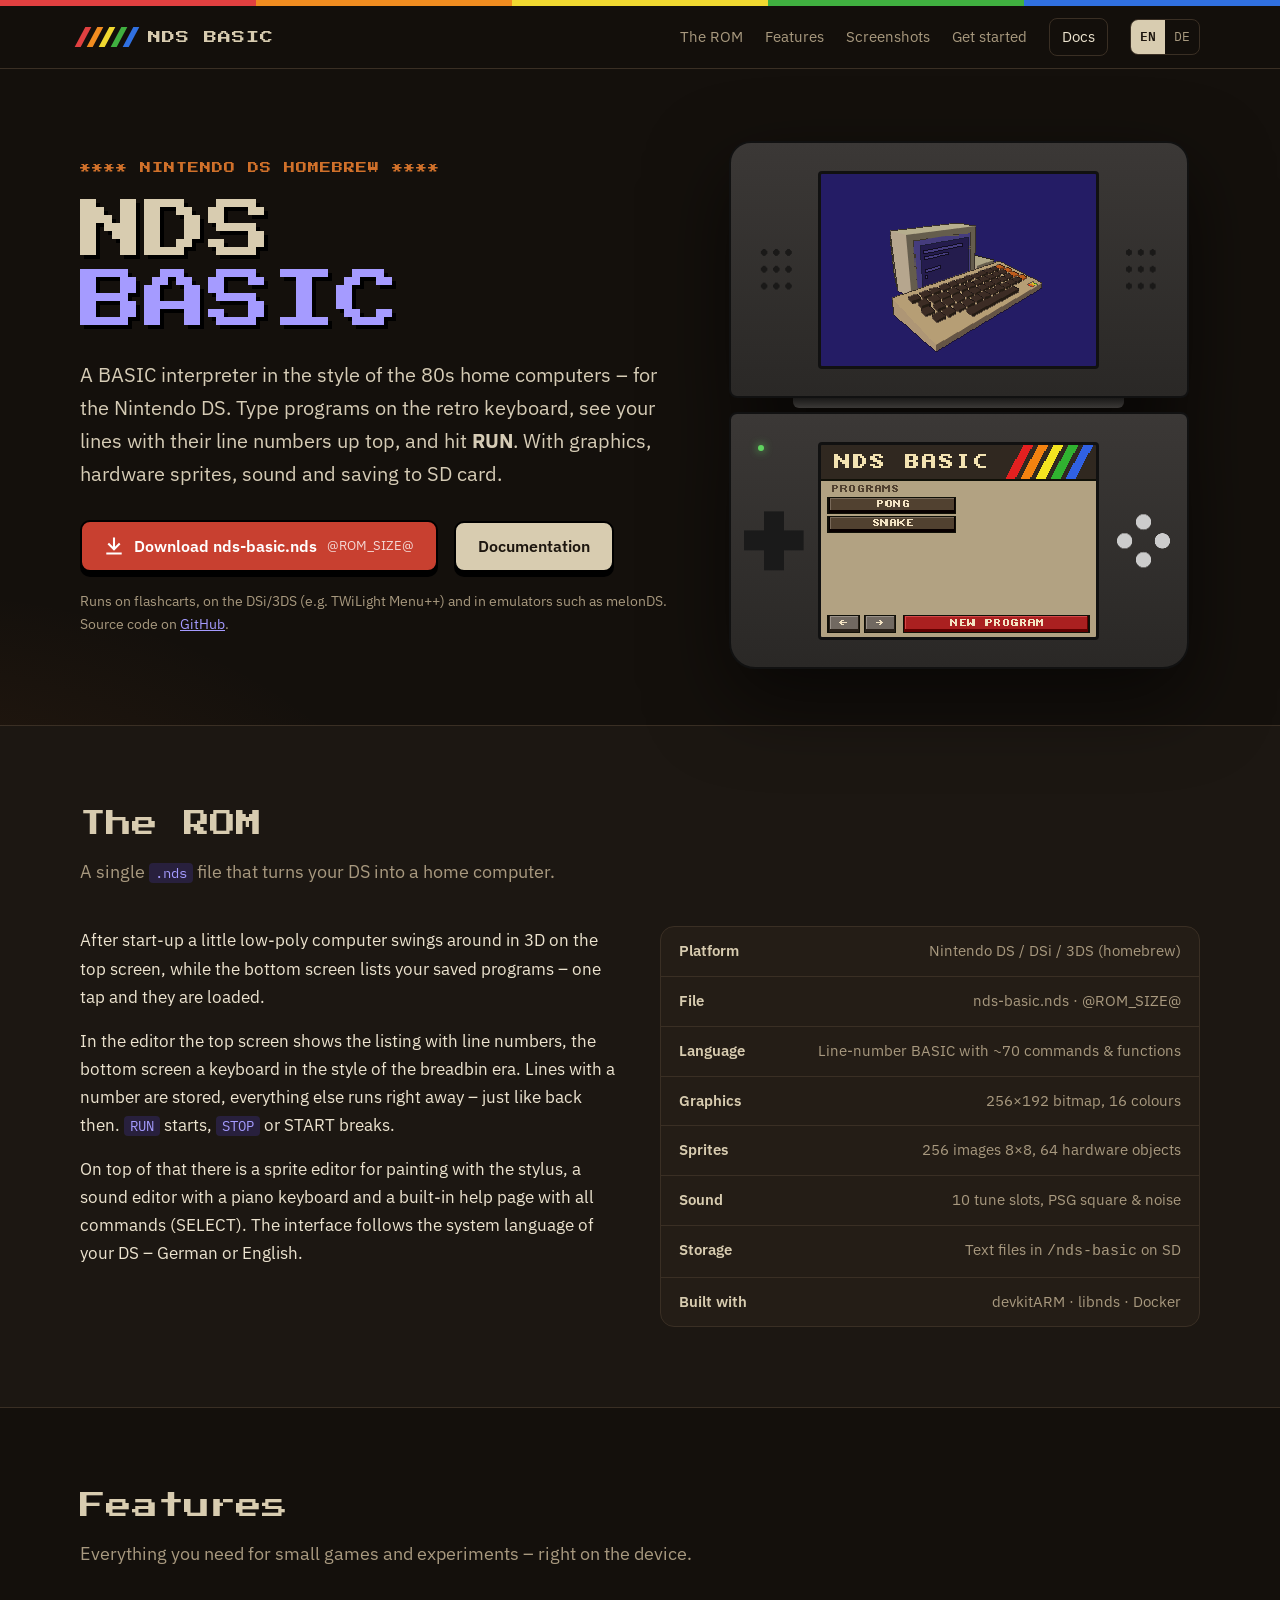
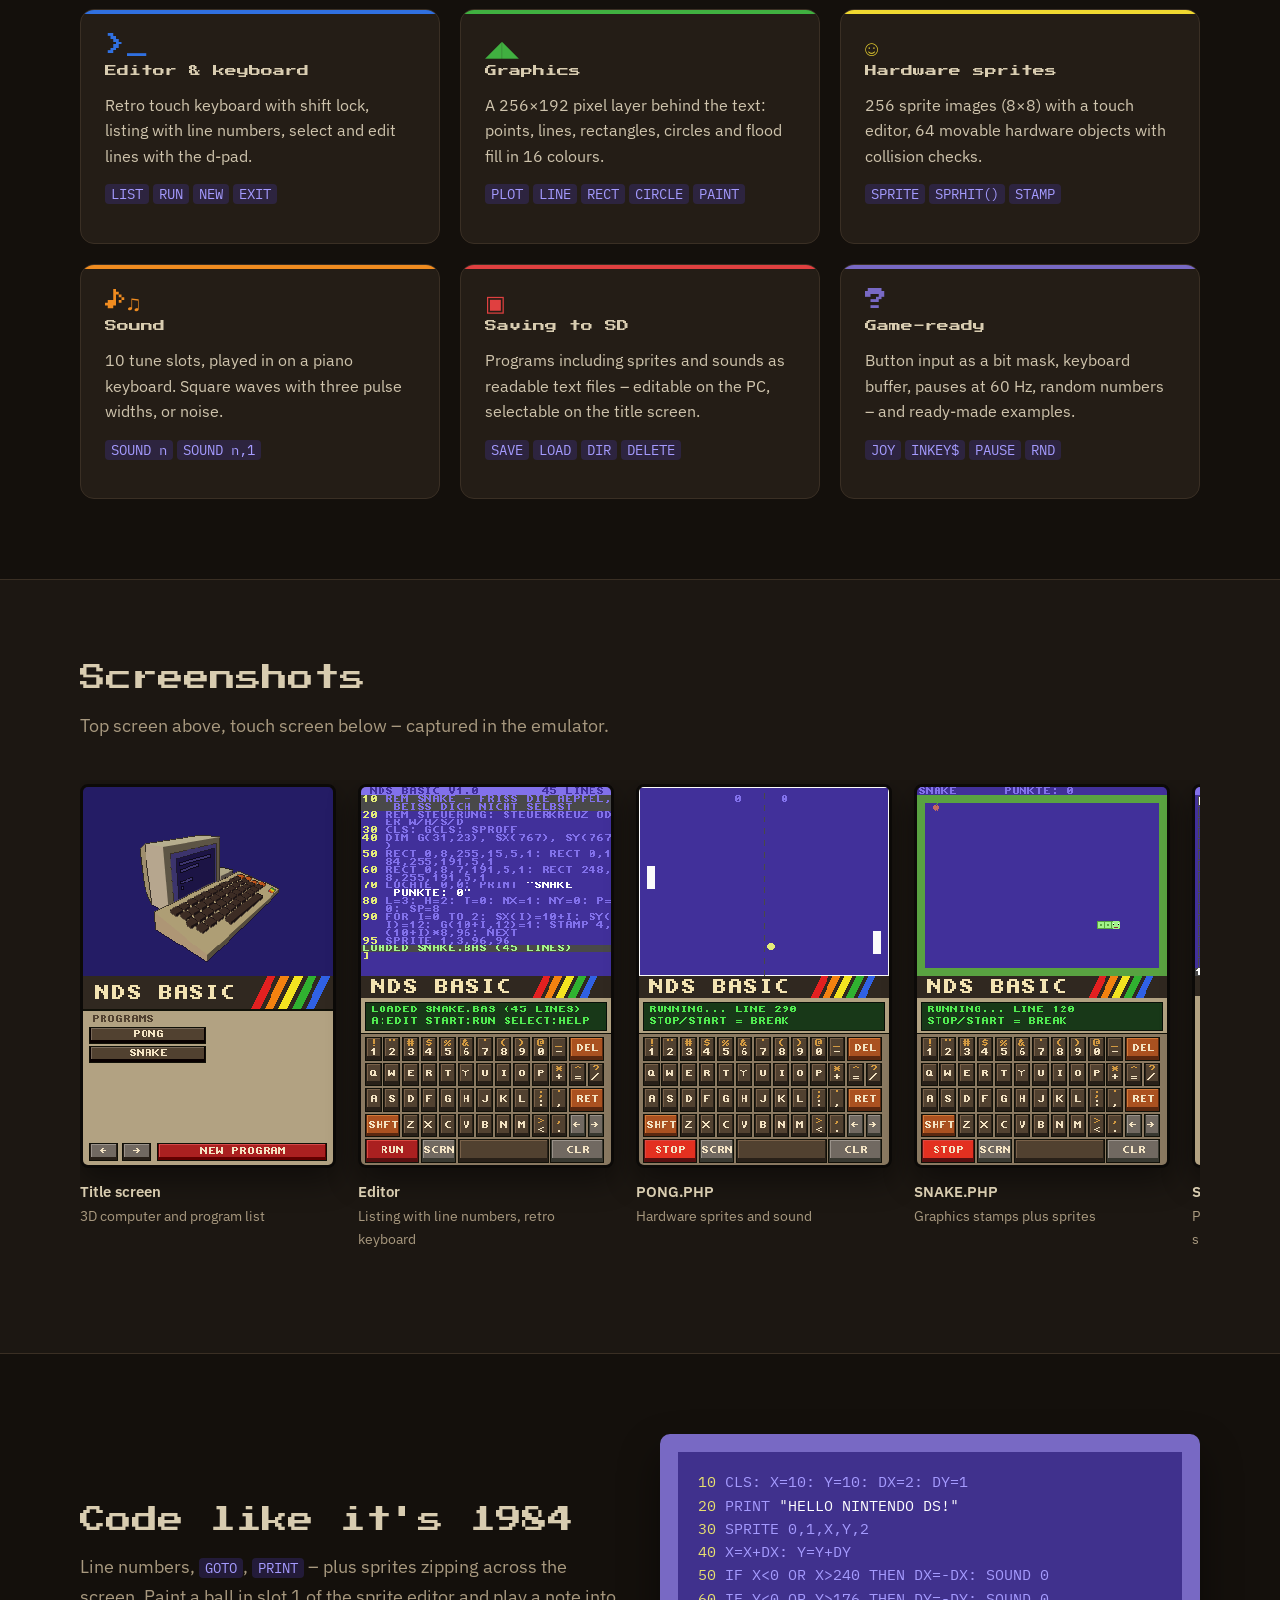
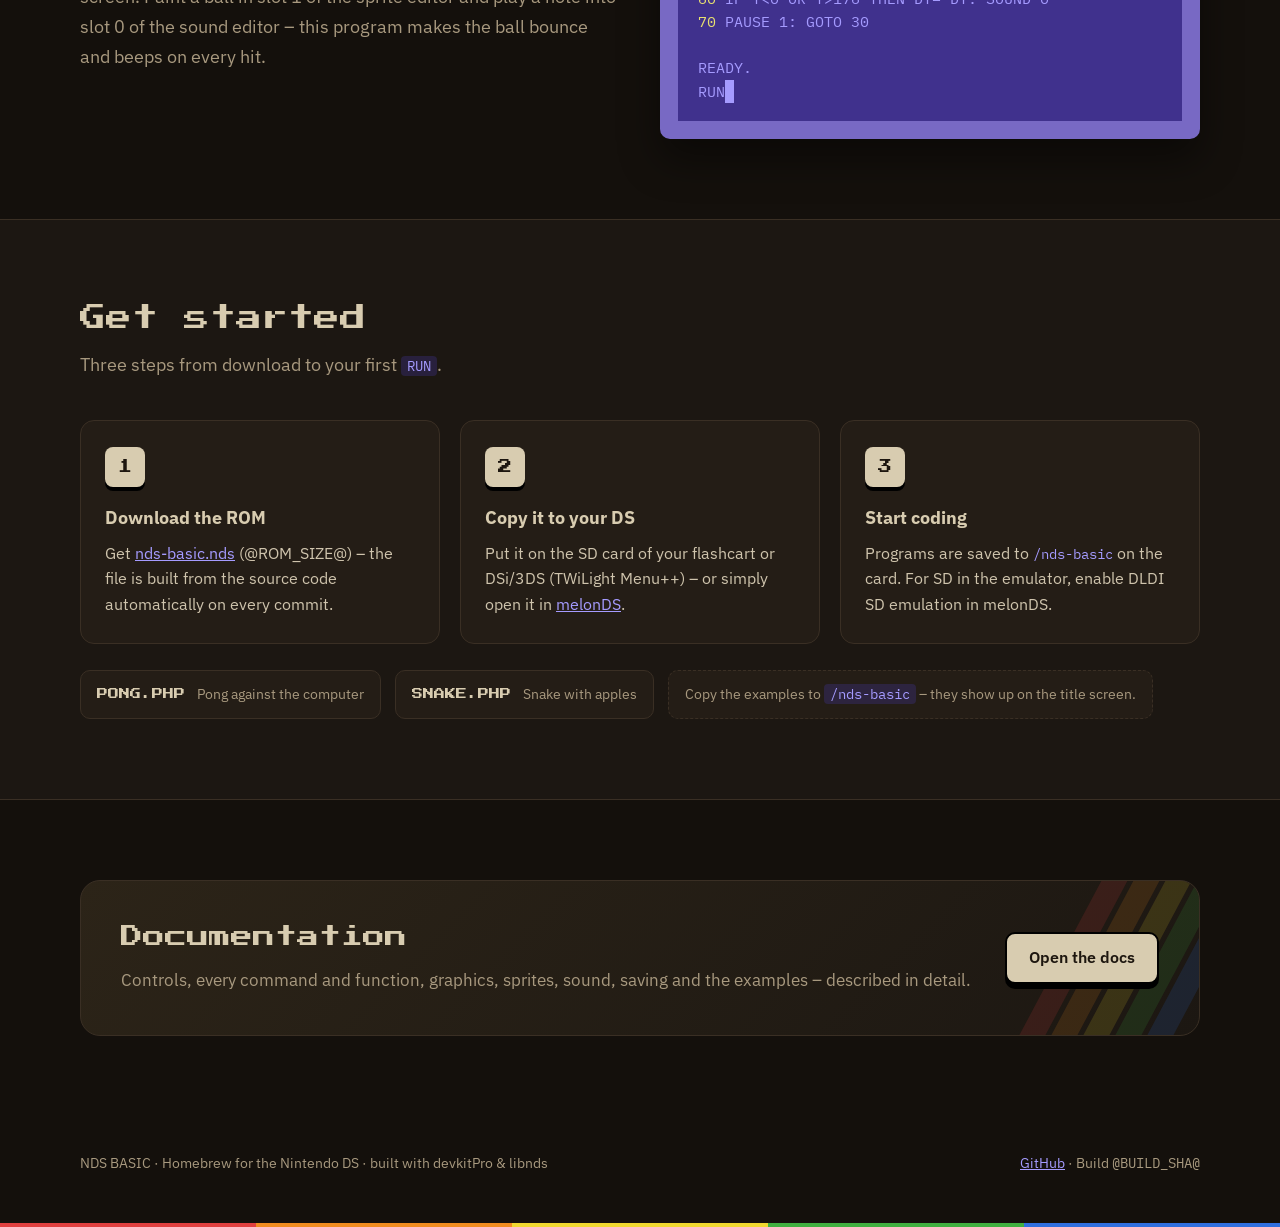
==== commit cd9b9676: "Replace BASIC with a small PHP dialect php.c compiles the numbered program lines to bytecode and run" ====
--- a/site/index.html
+++ b/site/index.html
@@ -158,8 +158,8 @@
 			<div class="gallery">
 				<figure class="shot"><img class="pixelated" src="img/title.png" alt="Title screen" width="256" height="384" loading="lazy"><figcaption><b>Title screen</b>3D computer and program list</figcaption></figure>
 				<figure class="shot"><img class="pixelated" src="img/editor.png" alt="Editor with listing" width="256" height="384" loading="lazy"><figcaption><b>Editor</b>Listing with line numbers, retro keyboard</figcaption></figure>
-				<figure class="shot"><img class="pixelated" src="img/pong.png" alt="Pong" width="256" height="384" loading="lazy"><figcaption><b>PONG.BAS</b>Hardware sprites and sound</figcaption></figure>
-				<figure class="shot"><img class="pixelated" src="img/snake.png" alt="Snake" width="256" height="384" loading="lazy"><figcaption><b>SNAKE.BAS</b>Graphics stamps plus sprites</figcaption></figure>
+				<figure class="shot"><img class="pixelated" src="img/pong.png" alt="Pong" width="256" height="384" loading="lazy"><figcaption><b>PONG.PHP</b>Hardware sprites and sound</figcaption></figure>
+				<figure class="shot"><img class="pixelated" src="img/snake.png" alt="Snake" width="256" height="384" loading="lazy"><figcaption><b>SNAKE.PHP</b>Graphics stamps plus sprites</figcaption></figure>
 				<figure class="shot"><img class="pixelated" src="img/sprite-editor.png" alt="Sprite editor" width="256" height="384" loading="lazy"><figcaption><b>Sprite editor</b>Paint with the stylus, overview of all slots</figcaption></figure>
 				<figure class="shot"><img class="pixelated" src="img/sound-editor.png" alt="Sound editor" width="256" height="384" loading="lazy"><figcaption><b>Sound editor</b>Play tunes in on the piano keyboard</figcaption></figure>
 				<figure class="shot"><img class="pixelated" src="img/help.png" alt="Help page" width="256" height="384" loading="lazy"><figcaption><b>Help</b>All commands at the push of a button (SELECT)</figcaption></figure>
@@ -214,8 +214,8 @@
 				</div>
 			</div>
 			<div class="examples">
-				<a class="example" href="examples/PONG.BAS" download><b>PONG.BAS</b><span>Pong against the computer</span></a>
-				<a class="example" href="examples/SNAKE.BAS" download><b>SNAKE.BAS</b><span>Snake with apples</span></a>
+				<a class="example" href="examples/PONG.PHP" download><b>PONG.PHP</b><span>Pong against the computer</span></a>
+				<a class="example" href="examples/SNAKE.PHP" download><b>SNAKE.PHP</b><span>Snake with apples</span></a>
 				<span class="example" style="border-style:dashed"><span>Copy the examples to <code class="kw">/nds-basic</code> – they show up on the title screen.</span></span>
 			</div>
 		</div>
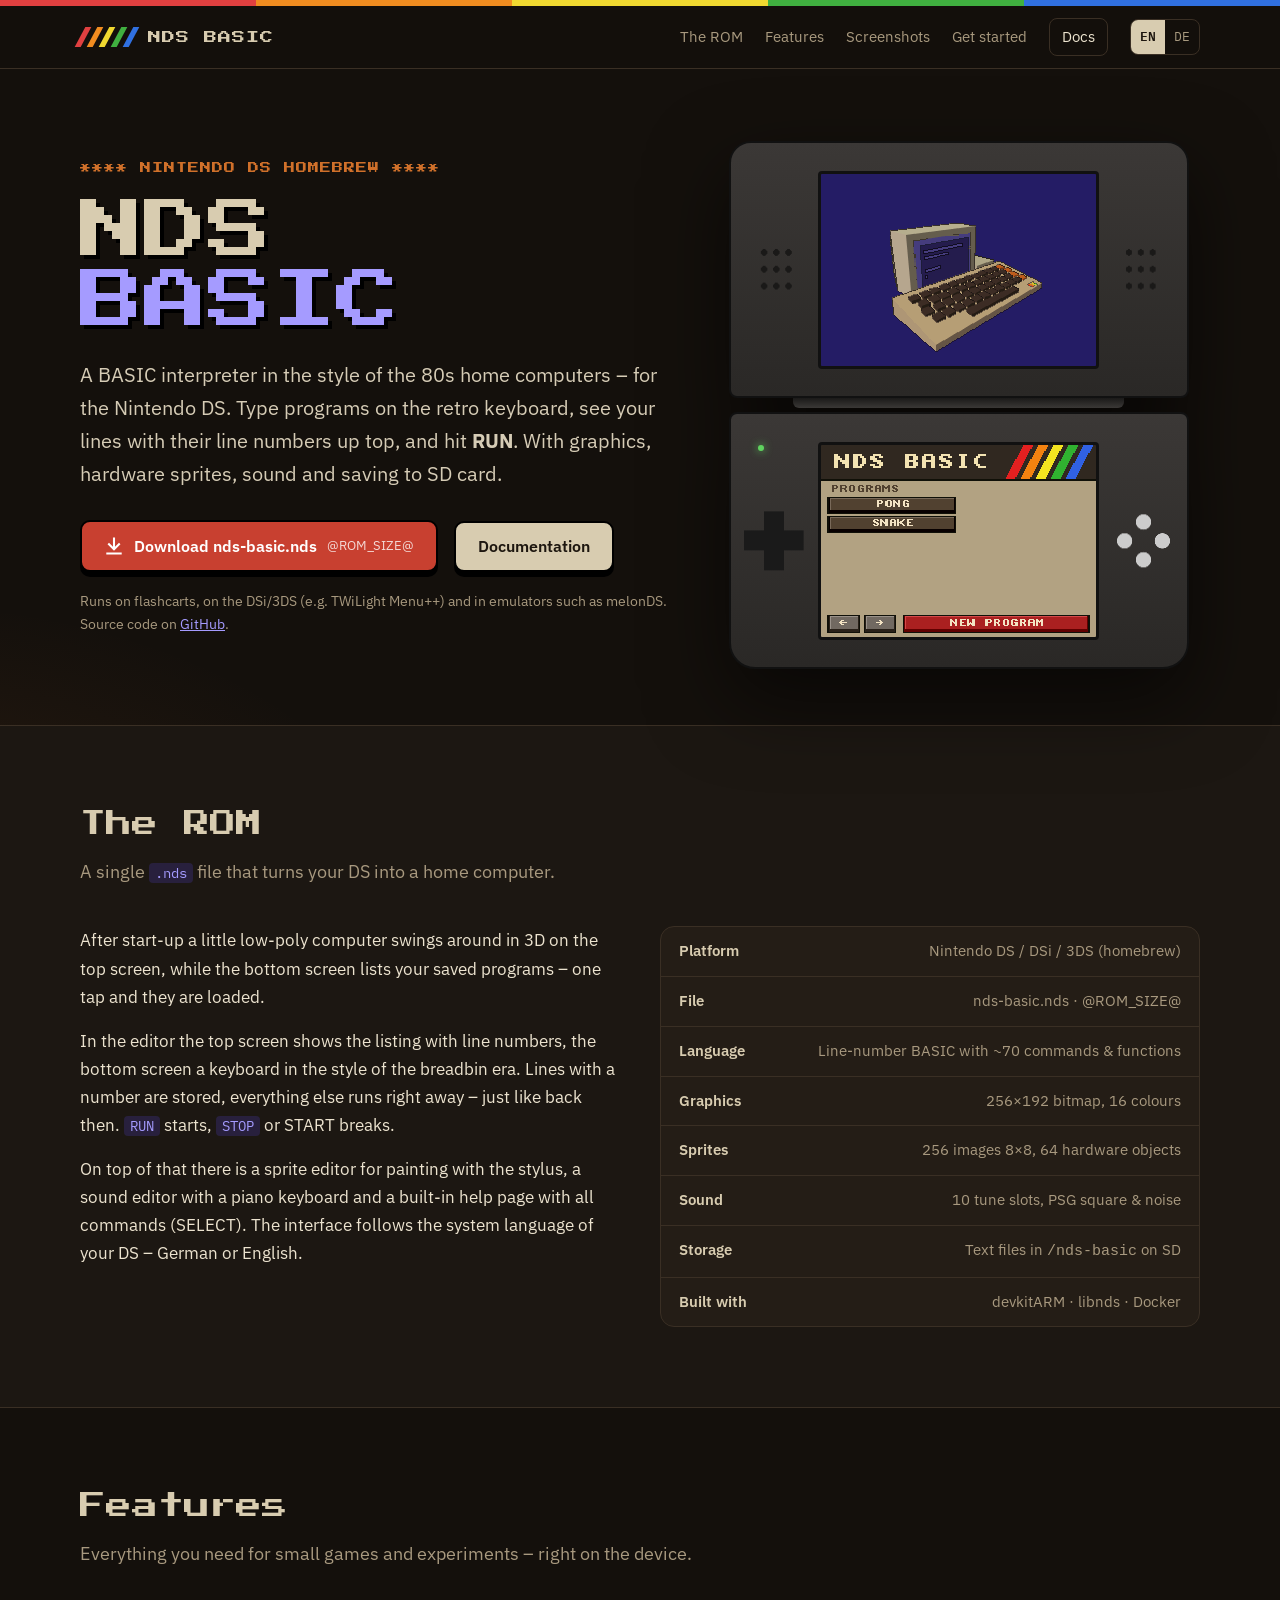
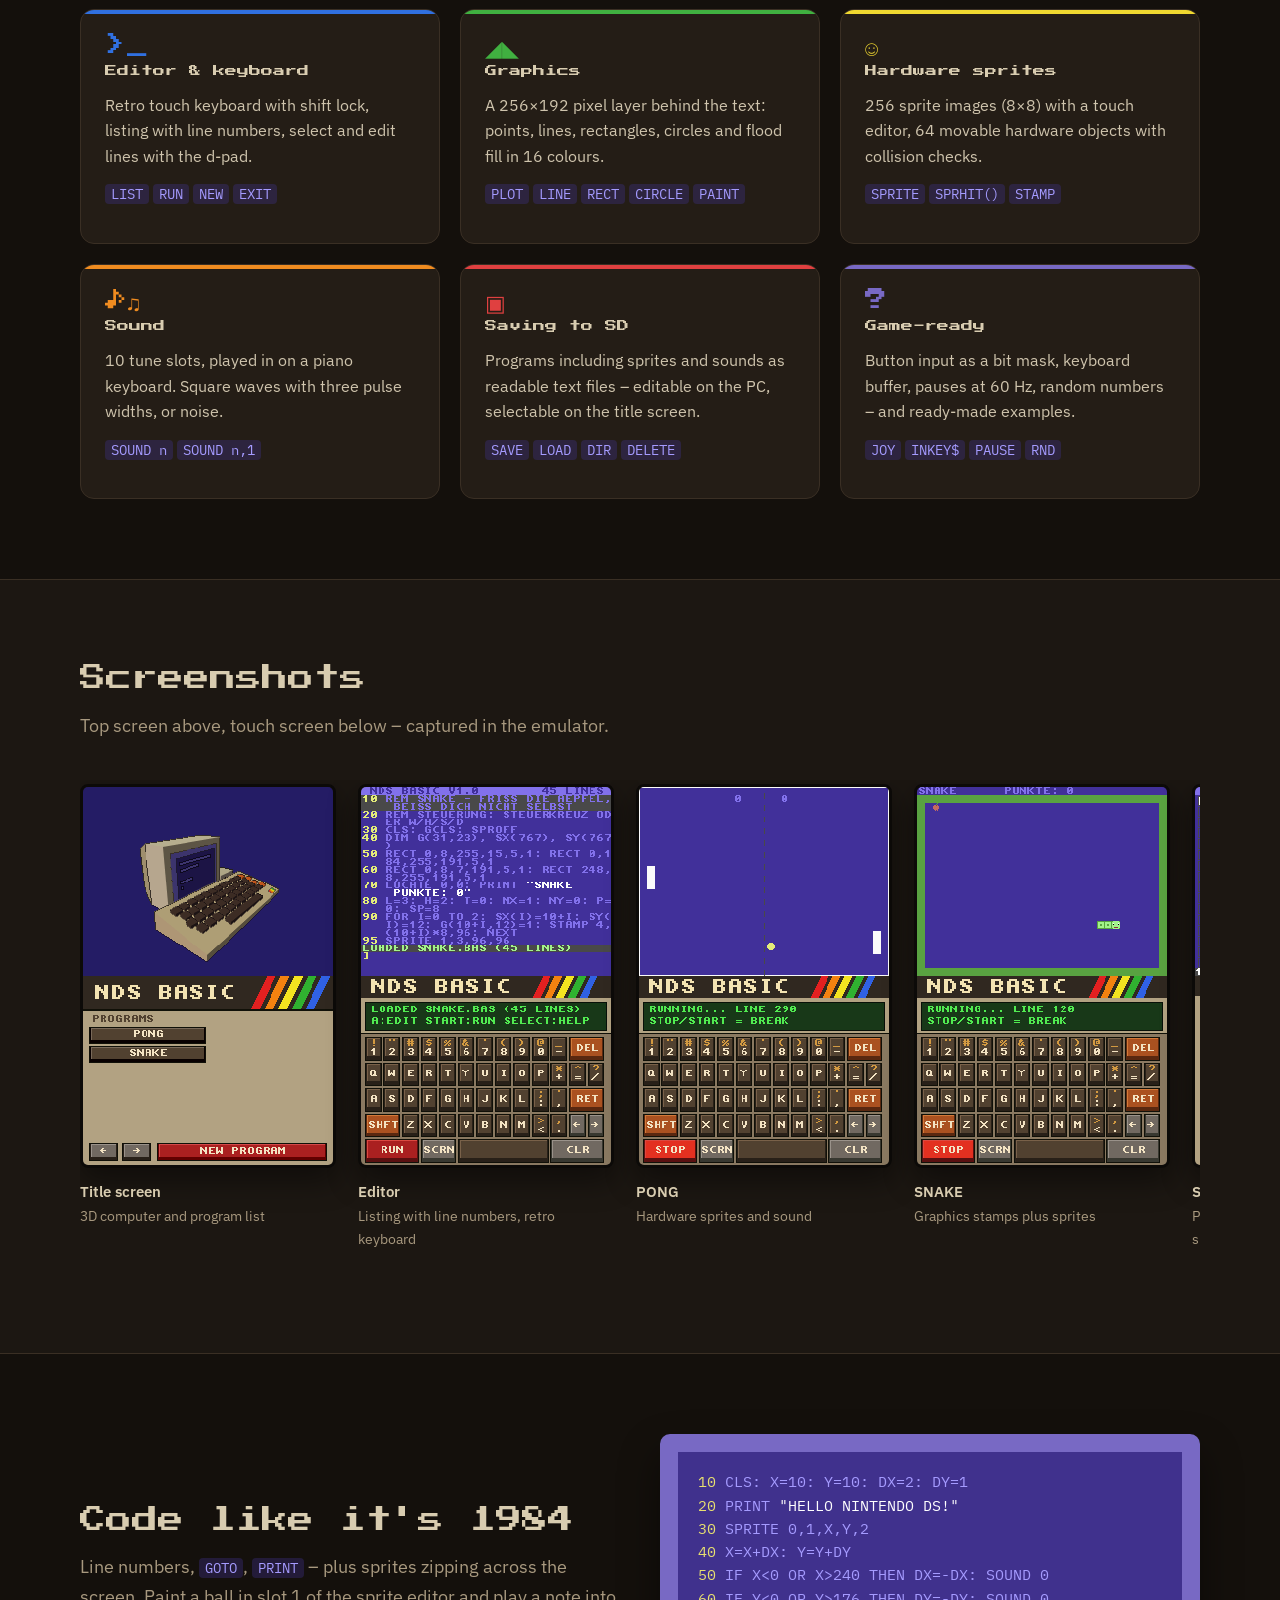
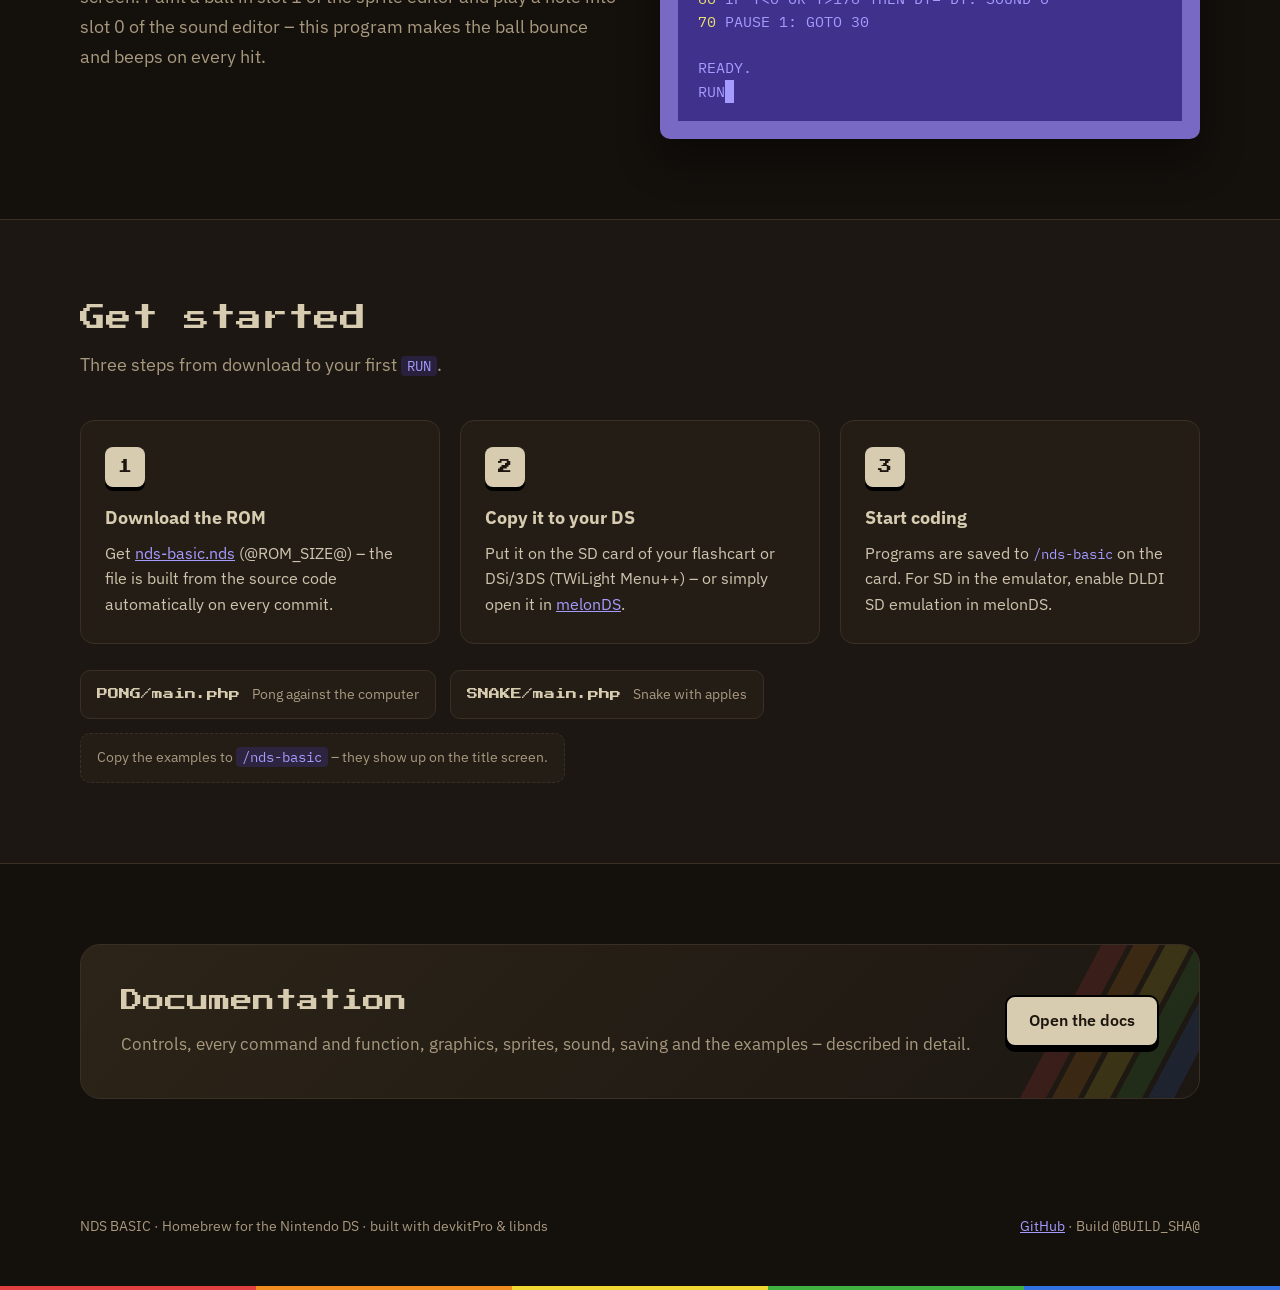
==== commit afab32c6: "Support programs made of several files with main.php as entry point A program is now a project of up" ====
--- a/site/index.html
+++ b/site/index.html
@@ -158,8 +158,8 @@
 			<div class="gallery">
 				<figure class="shot"><img class="pixelated" src="img/title.png" alt="Title screen" width="256" height="384" loading="lazy"><figcaption><b>Title screen</b>3D computer and program list</figcaption></figure>
 				<figure class="shot"><img class="pixelated" src="img/editor.png" alt="Editor with listing" width="256" height="384" loading="lazy"><figcaption><b>Editor</b>Listing with line numbers, retro keyboard</figcaption></figure>
-				<figure class="shot"><img class="pixelated" src="img/pong.png" alt="Pong" width="256" height="384" loading="lazy"><figcaption><b>PONG.PHP</b>Hardware sprites and sound</figcaption></figure>
-				<figure class="shot"><img class="pixelated" src="img/snake.png" alt="Snake" width="256" height="384" loading="lazy"><figcaption><b>SNAKE.PHP</b>Graphics stamps plus sprites</figcaption></figure>
+				<figure class="shot"><img class="pixelated" src="img/pong.png" alt="Pong" width="256" height="384" loading="lazy"><figcaption><b>PONG</b>Hardware sprites and sound</figcaption></figure>
+				<figure class="shot"><img class="pixelated" src="img/snake.png" alt="Snake" width="256" height="384" loading="lazy"><figcaption><b>SNAKE</b>Graphics stamps plus sprites</figcaption></figure>
 				<figure class="shot"><img class="pixelated" src="img/sprite-editor.png" alt="Sprite editor" width="256" height="384" loading="lazy"><figcaption><b>Sprite editor</b>Paint with the stylus, overview of all slots</figcaption></figure>
 				<figure class="shot"><img class="pixelated" src="img/sound-editor.png" alt="Sound editor" width="256" height="384" loading="lazy"><figcaption><b>Sound editor</b>Play tunes in on the piano keyboard</figcaption></figure>
 				<figure class="shot"><img class="pixelated" src="img/help.png" alt="Help page" width="256" height="384" loading="lazy"><figcaption><b>Help</b>All commands at the push of a button (SELECT)</figcaption></figure>
@@ -214,8 +214,8 @@
 				</div>
 			</div>
 			<div class="examples">
-				<a class="example" href="examples/PONG.PHP" download><b>PONG.PHP</b><span>Pong against the computer</span></a>
-				<a class="example" href="examples/SNAKE.PHP" download><b>SNAKE.PHP</b><span>Snake with apples</span></a>
+				<a class="example" href="examples/PONG/main.php" download><b>PONG/main.php</b><span>Pong against the computer</span></a>
+				<a class="example" href="examples/SNAKE/main.php" download><b>SNAKE/main.php</b><span>Snake with apples</span></a>
 				<span class="example" style="border-style:dashed"><span>Copy the examples to <code class="kw">/nds-basic</code> – they show up on the title screen.</span></span>
 			</div>
 		</div>
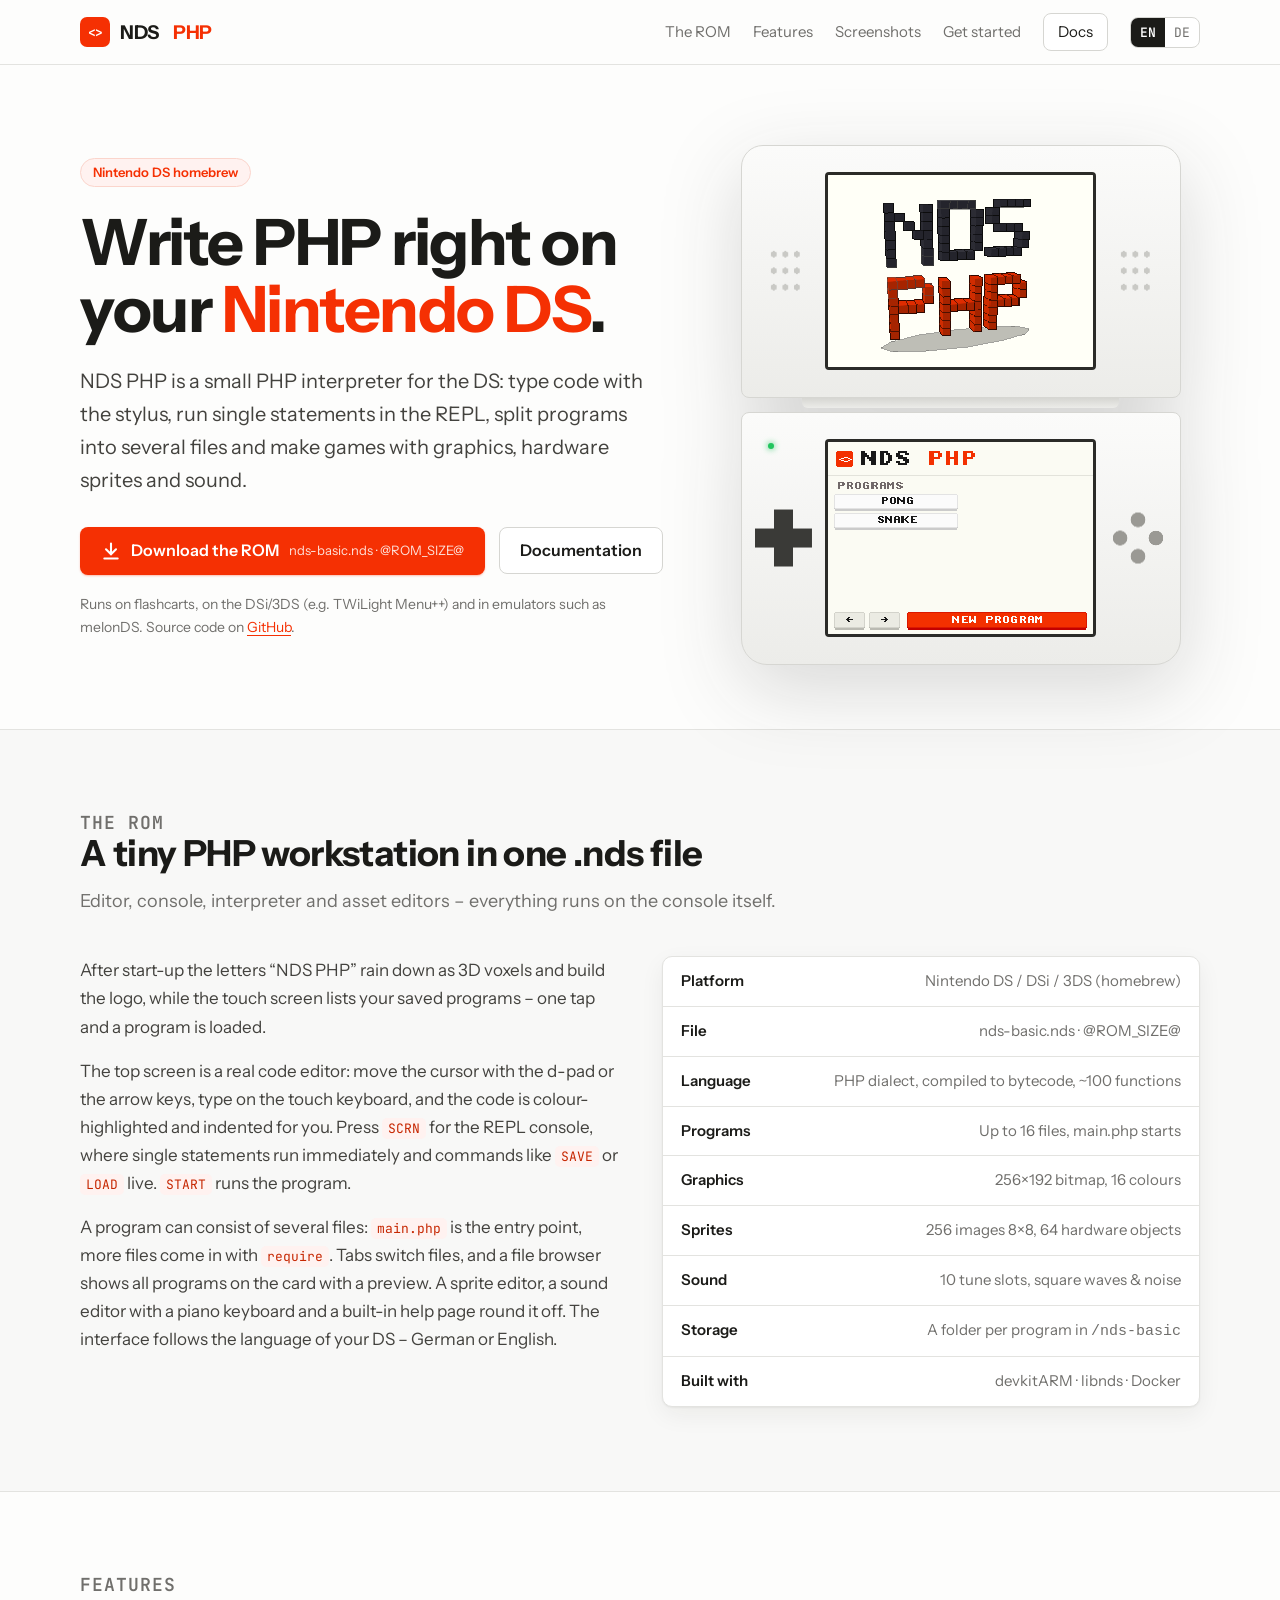
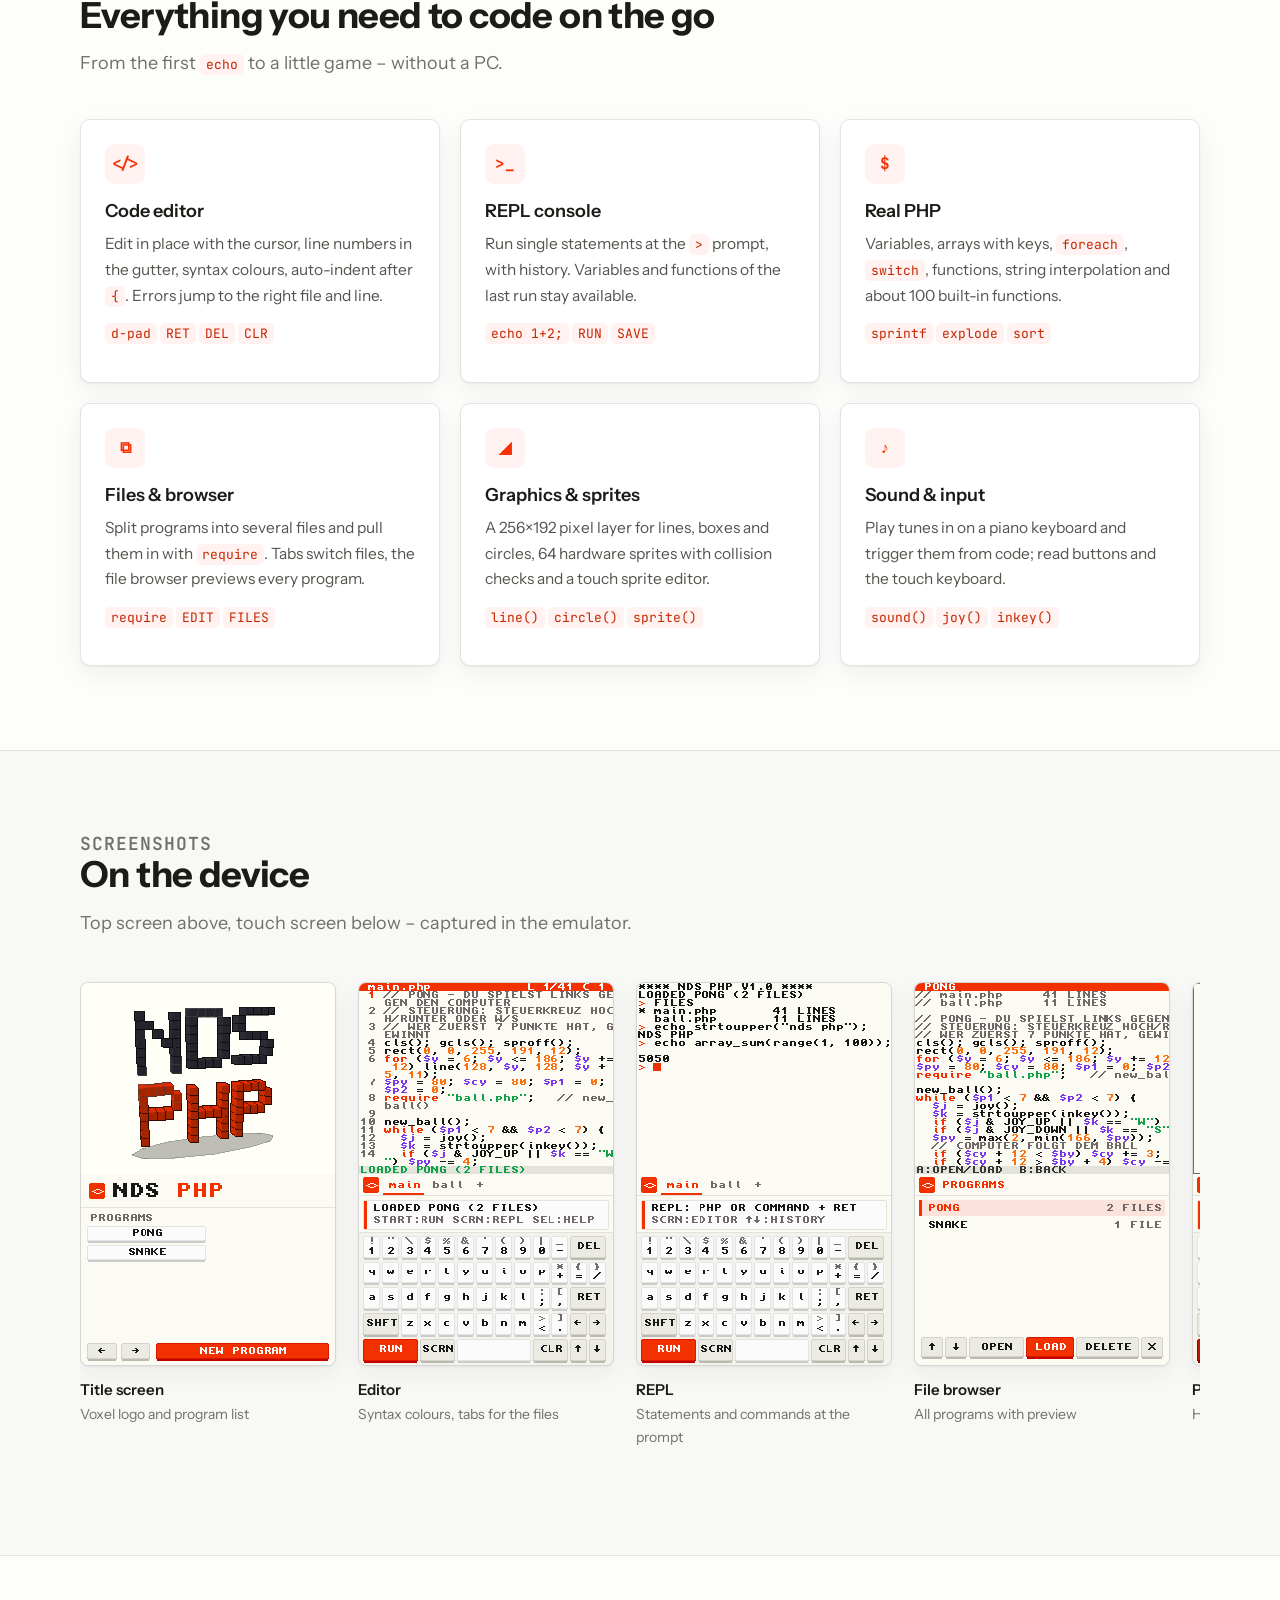
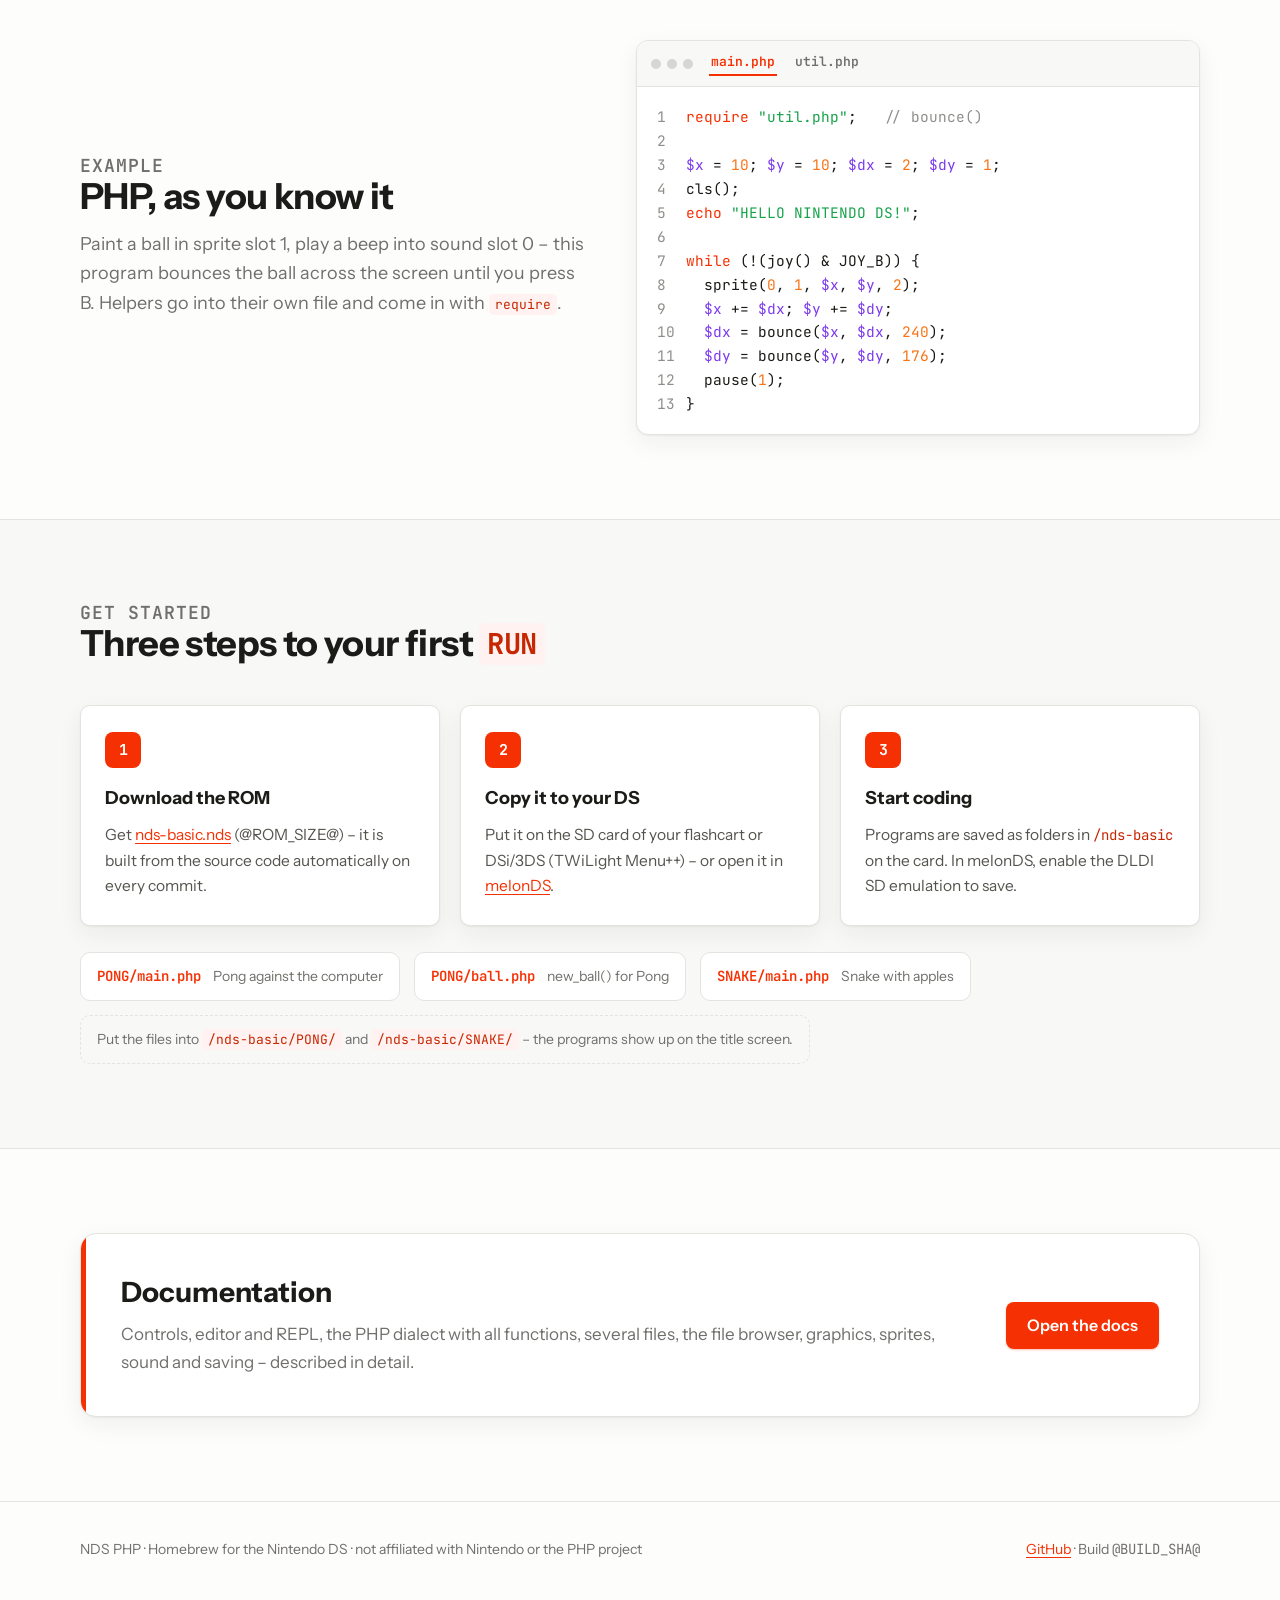
==== commit c3669a14: "Update the website and docs for NDS PHP The landing page now describes NDS PHP (editor, REPL, severa" ====
--- a/site/index.html
+++ b/site/index.html
@@ -3,24 +3,23 @@
 <head>
 	<meta charset="utf-8">
 	<meta name="viewport" content="width=device-width, initial-scale=1">
-	<title>NDS BASIC – Retro BASIC for the Nintendo DS</title>
-	<meta name="description" content="NDS BASIC is a BASIC interpreter for the Nintendo DS with a retro keyboard, graphics, hardware sprites, sound and saving to SD card.">
-	<meta property="og:title" content="NDS BASIC">
-	<meta property="og:description" content="Retro BASIC for the Nintendo DS – code like it's 1984, on a handheld.">
+	<title>NDS PHP – PHP on the Nintendo DS</title>
+	<meta name="description" content="NDS PHP lets you write and run PHP right on a Nintendo DS: code editor, REPL console, several files per program, graphics, hardware sprites, sound and saving to SD card.">
+	<meta property="og:title" content="NDS PHP">
+	<meta property="og:description" content="Write and run PHP right on your Nintendo DS.">
 	<meta property="og:image" content="img/title.png">
 	<link rel="alternate" hreflang="en" href="index.html">
 	<link rel="alternate" hreflang="de" href="index.de.html">
 	<link rel="icon" href="img/title-top.png">
 	<link rel="preconnect" href="https://fonts.googleapis.com">
 	<link rel="preconnect" href="https://fonts.gstatic.com" crossorigin>
-	<link href="https://fonts.googleapis.com/css2?family=IBM+Plex+Mono:wght@400;600&family=IBM+Plex+Sans:wght@400;600&family=Press+Start+2P&display=swap" rel="stylesheet">
+	<link href="https://fonts.googleapis.com/css2?family=Instrument+Sans:wght@400;600;700&family=JetBrains+Mono:wght@400;600;700&display=swap" rel="stylesheet">
 	<link rel="stylesheet" href="style.css">
 </head>
 <body>
-<div class="rainbow-bar"></div>
 <header class="site-header">
 	<div class="wrap">
-		<a class="logo" href="#top"><span class="stripes"><i></i><i></i><i></i><i></i><i></i></span>NDS BASIC</a>
+		<a class="logo" href="#top"><span class="tile">&lt;&gt;</span>NDS&nbsp;<span>PHP</span></a>
 		<nav class="nav">
 			<a href="#rom">The ROM</a>
 			<a href="#features">Features</a>
@@ -37,15 +36,14 @@
 	<section class="hero">
 		<div class="wrap">
 			<div>
-				<p class="eyebrow">**** NINTENDO DS HOMEBREW ****</p>
-				<h1>NDS<br><span>BASIC</span></h1>
-				<p class="lead">A BASIC interpreter in the style of the 80s home computers – for the Nintendo DS.
-					Type programs on the retro keyboard, see your lines with their line numbers up top,
-					and hit <b>RUN</b>. With graphics, hardware sprites, sound and saving to SD card.</p>
+				<p class="eyebrow">Nintendo DS homebrew</p>
+				<h1>Write PHP right on your <span>Nintendo&nbsp;DS</span>.</h1>
+				<p class="lead">NDS PHP is a small PHP interpreter for the DS: type code with the stylus, run single statements
+					in the REPL, split programs into several files and make games with graphics, hardware sprites and sound.</p>
 				<div class="cta-row">
 					<a class="btn btn-primary" href="nds-basic.nds" download>
-						<svg width="20" height="20" viewBox="0 0 24 24" fill="none" stroke="currentColor" stroke-width="2.5" stroke-linecap="square"><path d="M12 3v12M6 10l6 6 6-6M4 21h16"/></svg>
-						Download nds-basic.nds <small>@ROM_SIZE@</small>
+						<svg width="20" height="20" viewBox="0 0 24 24" fill="none" stroke="currentColor" stroke-width="2.5" stroke-linecap="round"><path d="M12 3v12M6 10l6 6 6-6M4 21h16"/></svg>
+						Download the ROM <small>nds-basic.nds · @ROM_SIZE@</small>
 					</a>
 					<a class="btn btn-secondary" href="docs.html">Documentation</a>
 				</div>
@@ -53,14 +51,14 @@
 					Source code on <a href="@REPO_URL@">GitHub</a>.</p>
 			</div>
 
-			<div class="ds" aria-label="Nintendo DS showing the NDS BASIC title screen">
+			<div class="ds" aria-label="Nintendo DS showing the NDS PHP title screen">
 				<div class="ds-half ds-top">
-					<div class="ds-screen"><img class="pixelated" src="img/title-top.png" alt="3D title screen: a low-poly home computer" width="256" height="192"></div>
+					<div class="ds-screen"><img class="pixelated" src="img/title-top.png" alt="Title screen: the words NDS PHP built from 3D voxels" width="256" height="192"></div>
 				</div>
 				<div class="ds-hinge"></div>
 				<div class="ds-half ds-bottom">
 					<span class="ds-led"></span>
-					<div class="ds-screen"><img class="pixelated" src="img/title-bottom.png" alt="Program list on the touch screen" width="256" height="192"></div>
+					<div class="ds-screen"><img class="pixelated" src="img/title-bottom.png" alt="List of saved programs on the touch screen" width="256" height="192"></div>
 					<span class="ds-dpad"></span><span class="ds-abxy"></span>
 				</div>
 			</div>
@@ -71,29 +69,32 @@
 	<section id="rom" class="section-alt">
 		<div class="wrap">
 			<div class="section-head">
-				<h2>The ROM</h2>
-				<p>A single <code class="kw">.nds</code> file that turns your DS into a home computer.</p>
+				<p class="kicker">The ROM</p>
+				<h2>A tiny PHP workstation in one .nds file</h2>
+				<p>Editor, console, interpreter and asset editors – everything runs on the console itself.</p>
 			</div>
 			<div class="about">
 				<div>
-					<p>After start-up a little low-poly computer swings around in 3D on the top screen, while the
-						bottom screen lists your saved programs – one tap and they are loaded.</p>
-					<p>In the editor the top screen shows the listing with line numbers, the bottom screen a
-						keyboard in the style of the breadbin era. Lines with a number are stored, everything else
-						runs right away – just like back then. <span class="kw">RUN</span> starts,
-						<span class="kw">STOP</span> or START breaks.</p>
-					<p>On top of that there is a sprite editor for painting with the stylus, a sound editor with a
-						piano keyboard and a built-in help page with all commands (SELECT). The interface follows the
-						system language of your DS – German or English.</p>
+					<p>After start-up the letters “NDS PHP” rain down as 3D voxels and build the logo, while the touch screen
+						lists your saved programs – one tap and a program is loaded.</p>
+					<p>The top screen is a real code editor: move the cursor with the d-pad or the arrow keys, type on the
+						touch keyboard, and the code is colour-highlighted and indented for you. Press <span class="kw">SCRN</span>
+						for the REPL console, where single statements run immediately and commands like <span class="kw">SAVE</span>
+						or <span class="kw">LOAD</span> live. <span class="kw">START</span> runs the program.</p>
+					<p>A program can consist of several files: <span class="kw">main.php</span> is the entry point, more files come in
+						with <span class="kw">require</span>. Tabs switch files, and a file browser shows all programs on the card with a
+						preview. A sprite editor, a sound editor with a piano keyboard and a built-in help page round it off. The interface
+						follows the language of your DS – German or English.</p>
 				</div>
 				<ul class="specs">
 					<li><b>Platform</b><span>Nintendo DS / DSi / 3DS (homebrew)</span></li>
 					<li><b>File</b><span>nds-basic.nds · @ROM_SIZE@</span></li>
-					<li><b>Language</b><span>Line-number BASIC with ~70 commands &amp; functions</span></li>
+					<li><b>Language</b><span>PHP dialect, compiled to bytecode, ~100 functions</span></li>
+					<li><b>Programs</b><span>Up to 16 files, main.php starts</span></li>
 					<li><b>Graphics</b><span>256×192 bitmap, 16 colours</span></li>
 					<li><b>Sprites</b><span>256 images 8×8, 64 hardware objects</span></li>
-					<li><b>Sound</b><span>10 tune slots, PSG square &amp; noise</span></li>
-					<li><b>Storage</b><span>Text files in <code>/nds-basic</code> on SD</span></li>
+					<li><b>Sound</b><span>10 tune slots, square waves &amp; noise</span></li>
+					<li><b>Storage</b><span>A folder per program in <code>/nds-basic</code></span></li>
 					<li><b>Built with</b><span>devkitARM · libnds · Docker</span></li>
 				</ul>
 			</div>
@@ -104,45 +105,46 @@
 	<section id="features">
 		<div class="wrap">
 			<div class="section-head">
-				<h2>Features</h2>
-				<p>Everything you need for small games and experiments – right on the device.</p>
+				<p class="kicker">Features</p>
+				<h2>Everything you need to code on the go</h2>
+				<p>From the first <span class="kw">echo</span> to a little game – without a PC.</p>
 			</div>
 			<div class="features">
-				<article class="card" style="--accent: var(--r5)">
+				<article class="card">
+					<div class="icon">&lt;/&gt;</div>
+					<h3>Code editor</h3>
+					<p>Edit in place with the cursor, line numbers in the gutter, syntax colours, auto-indent after <code>{</code>. Errors jump to the right file and line.</p>
+					<p><code>d-pad</code> <code>RET</code> <code>DEL</code> <code>CLR</code></p>
+				</article>
+				<article class="card">
 					<div class="icon">&gt;_</div>
-					<h3>Editor &amp; keyboard</h3>
-					<p>Retro touch keyboard with shift lock, listing with line numbers, select and edit lines with the d-pad.</p>
-					<p><code>LIST</code> <code>RUN</code> <code>NEW</code> <code>EXIT</code></p>
-				</article>
-				<article class="card" style="--accent: var(--r4)">
-					<div class="icon">◢◣</div>
-					<h3>Graphics</h3>
-					<p>A 256×192 pixel layer behind the text: points, lines, rectangles, circles and flood fill in 16 colours.</p>
-					<p><code>PLOT</code> <code>LINE</code> <code>RECT</code> <code>CIRCLE</code> <code>PAINT</code></p>
-				</article>
-				<article class="card" style="--accent: var(--r3)">
-					<div class="icon">☺</div>
-					<h3>Hardware sprites</h3>
-					<p>256 sprite images (8×8) with a touch editor, 64 movable hardware objects with collision checks.</p>
-					<p><code>SPRITE</code> <code>SPRHIT()</code> <code>STAMP</code></p>
-				</article>
-				<article class="card" style="--accent: var(--r2)">
-					<div class="icon">♪♫</div>
-					<h3>Sound</h3>
-					<p>10 tune slots, played in on a piano keyboard. Square waves with three pulse widths, or noise.</p>
-					<p><code>SOUND n</code> <code>SOUND n,1</code></p>
-				</article>
-				<article class="card" style="--accent: var(--r1)">
-					<div class="icon">▣</div>
-					<h3>Saving to SD</h3>
-					<p>Programs including sprites and sounds as readable text files – editable on the PC, selectable on the title screen.</p>
-					<p><code>SAVE</code> <code>LOAD</code> <code>DIR</code> <code>DELETE</code></p>
-				</article>
-				<article class="card" style="--accent: var(--c64-light)">
-					<div class="icon">?</div>
-					<h3>Game-ready</h3>
-					<p>Button input as a bit mask, keyboard buffer, pauses at 60 Hz, random numbers – and ready-made examples.</p>
-					<p><code>JOY</code> <code>INKEY$</code> <code>PAUSE</code> <code>RND</code></p>
+					<h3>REPL console</h3>
+					<p>Run single statements at the <code>&gt;</code> prompt, with history. Variables and functions of the last run stay available.</p>
+					<p><code>echo 1+2;</code> <code>RUN</code> <code>SAVE</code></p>
+				</article>
+				<article class="card">
+					<div class="icon">$</div>
+					<h3>Real PHP</h3>
+					<p>Variables, arrays with keys, <code>foreach</code>, <code>switch</code>, functions, string interpolation and about 100 built-in functions.</p>
+					<p><code>sprintf</code> <code>explode</code> <code>sort</code></p>
+				</article>
+				<article class="card">
+					<div class="icon">⧉</div>
+					<h3>Files &amp; browser</h3>
+					<p>Split programs into several files and pull them in with <code>require</code>. Tabs switch files, the file browser previews every program.</p>
+					<p><code>require</code> <code>EDIT</code> <code>FILES</code></p>
+				</article>
+				<article class="card">
+					<div class="icon">◢</div>
+					<h3>Graphics &amp; sprites</h3>
+					<p>A 256×192 pixel layer for lines, boxes and circles, 64 hardware sprites with collision checks and a touch sprite editor.</p>
+					<p><code>line()</code> <code>circle()</code> <code>sprite()</code></p>
+				</article>
+				<article class="card">
+					<div class="icon">♪</div>
+					<h3>Sound &amp; input</h3>
+					<p>Play tunes in on a piano keyboard and trigger them from code; read buttons and the touch keyboard.</p>
+					<p><code>sound()</code> <code>joy()</code> <code>inkey()</code></p>
 				</article>
 			</div>
 		</div>
@@ -152,17 +154,20 @@
 	<section id="screens" class="section-alt">
 		<div class="wrap">
 			<div class="section-head">
-				<h2>Screenshots</h2>
+				<p class="kicker">Screenshots</p>
+				<h2>On the device</h2>
 				<p>Top screen above, touch screen below – captured in the emulator.</p>
 			</div>
 			<div class="gallery">
-				<figure class="shot"><img class="pixelated" src="img/title.png" alt="Title screen" width="256" height="384" loading="lazy"><figcaption><b>Title screen</b>3D computer and program list</figcaption></figure>
-				<figure class="shot"><img class="pixelated" src="img/editor.png" alt="Editor with listing" width="256" height="384" loading="lazy"><figcaption><b>Editor</b>Listing with line numbers, retro keyboard</figcaption></figure>
+				<figure class="shot"><img class="pixelated" src="img/title.png" alt="Title screen" width="256" height="384" loading="lazy"><figcaption><b>Title screen</b>Voxel logo and program list</figcaption></figure>
+				<figure class="shot"><img class="pixelated" src="img/editor.png" alt="Code editor" width="256" height="384" loading="lazy"><figcaption><b>Editor</b>Syntax colours, tabs for the files</figcaption></figure>
+				<figure class="shot"><img class="pixelated" src="img/repl.png" alt="REPL console" width="256" height="384" loading="lazy"><figcaption><b>REPL</b>Statements and commands at the prompt</figcaption></figure>
+				<figure class="shot"><img class="pixelated" src="img/browser.png" alt="File browser" width="256" height="384" loading="lazy"><figcaption><b>File browser</b>All programs with preview</figcaption></figure>
 				<figure class="shot"><img class="pixelated" src="img/pong.png" alt="Pong" width="256" height="384" loading="lazy"><figcaption><b>PONG</b>Hardware sprites and sound</figcaption></figure>
 				<figure class="shot"><img class="pixelated" src="img/snake.png" alt="Snake" width="256" height="384" loading="lazy"><figcaption><b>SNAKE</b>Graphics stamps plus sprites</figcaption></figure>
-				<figure class="shot"><img class="pixelated" src="img/sprite-editor.png" alt="Sprite editor" width="256" height="384" loading="lazy"><figcaption><b>Sprite editor</b>Paint with the stylus, overview of all slots</figcaption></figure>
-				<figure class="shot"><img class="pixelated" src="img/sound-editor.png" alt="Sound editor" width="256" height="384" loading="lazy"><figcaption><b>Sound editor</b>Play tunes in on the piano keyboard</figcaption></figure>
-				<figure class="shot"><img class="pixelated" src="img/help.png" alt="Help page" width="256" height="384" loading="lazy"><figcaption><b>Help</b>All commands at the push of a button (SELECT)</figcaption></figure>
+				<figure class="shot"><img class="pixelated" src="img/sprite-editor.png" alt="Sprite editor" width="256" height="384" loading="lazy"><figcaption><b>Sprite editor</b>Paint with the stylus</figcaption></figure>
+				<figure class="shot"><img class="pixelated" src="img/sound-editor.png" alt="Sound editor" width="256" height="384" loading="lazy"><figcaption><b>Sound editor</b>Play tunes in on the piano</figcaption></figure>
+				<figure class="shot"><img class="pixelated" src="img/help.png" alt="Help page" width="256" height="384" loading="lazy"><figcaption><b>Help</b>All commands at the push of SELECT</figcaption></figure>
 			</div>
 		</div>
 	</section>
@@ -171,21 +176,27 @@
 	<section>
 		<div class="wrap code-grid">
 			<div class="section-head" style="margin:0">
-				<h2>Code like it's 1984</h2>
-				<p>Line numbers, <span class="kw">GOTO</span>, <span class="kw">PRINT</span> – plus sprites zipping
-					across the screen. Paint a ball in slot&nbsp;1 of the sprite editor and play a note into slot&nbsp;0
-					of the sound editor – this program makes the ball bounce and beeps on every hit.</p>
-			</div>
-<pre class="c64"><span class="ln">10</span> CLS: X=10: Y=10: DX=2: DY=1
-<span class="ln">20</span> PRINT <span class="str">"HELLO NINTENDO DS!"</span>
-<span class="ln">30</span> SPRITE 0,1,X,Y,2
-<span class="ln">40</span> X=X+DX: Y=Y+DY
-<span class="ln">50</span> IF X&lt;0 OR X&gt;240 THEN DX=-DX: SOUND 0
-<span class="ln">60</span> IF Y&lt;0 OR Y&gt;176 THEN DY=-DY: SOUND 0
-<span class="ln">70</span> PAUSE 1: GOTO 30
-
-READY.
-RUN<span class="cur">&nbsp;</span></pre>
+				<p class="kicker">Example</p>
+				<h2>PHP, as you know it</h2>
+				<p>Paint a ball in sprite slot&nbsp;1, play a beep into sound slot&nbsp;0 – this program bounces the ball across
+					the screen until you press B. Helpers go into their own file and come in with <span class="kw">require</span>.</p>
+			</div>
+<div class="window">
+<div class="window-bar"><i></i><i></i><i></i><span class="tab">main.php</span><span class="tab off">util.php</span></div>
+<pre class="code"><span class="ln">1</span><span class="k">require</span> <span class="s">"util.php"</span>;   <span class="c">// bounce()</span>
+<span class="ln">2</span>
+<span class="ln">3</span><span class="v">$x</span> = <span class="n">10</span>; <span class="v">$y</span> = <span class="n">10</span>; <span class="v">$dx</span> = <span class="n">2</span>; <span class="v">$dy</span> = <span class="n">1</span>;
+<span class="ln">4</span>cls();
+<span class="ln">5</span><span class="k">echo</span> <span class="s">"HELLO NINTENDO DS!"</span>;
+<span class="ln">6</span>
+<span class="ln">7</span><span class="k">while</span> (!(joy() &amp; JOY_B)) {
+<span class="ln">8</span>  sprite(<span class="n">0</span>, <span class="n">1</span>, <span class="v">$x</span>, <span class="v">$y</span>, <span class="n">2</span>);
+<span class="ln">9</span>  <span class="v">$x</span> += <span class="v">$dx</span>; <span class="v">$y</span> += <span class="v">$dy</span>;
+<span class="ln">10</span>  <span class="v">$dx</span> = bounce(<span class="v">$x</span>, <span class="v">$dx</span>, <span class="n">240</span>);
+<span class="ln">11</span>  <span class="v">$dy</span> = bounce(<span class="v">$y</span>, <span class="v">$dy</span>, <span class="n">176</span>);
+<span class="ln">12</span>  pause(<span class="n">1</span>);
+<span class="ln">13</span>}</pre>
+</div>
 		</div>
 	</section>
 
@@ -193,30 +204,31 @@
 	<section id="start" class="section-alt">
 		<div class="wrap">
 			<div class="section-head">
-				<h2>Get started</h2>
-				<p>Three steps from download to your first <span class="kw">RUN</span>.</p>
+				<p class="kicker">Get started</p>
+				<h2>Three steps to your first <span class="kw">RUN</span></h2>
 			</div>
 			<div class="steps">
 				<div class="step">
 					<h3>Download the ROM</h3>
-					<p>Get <a href="nds-basic.nds" download>nds-basic.nds</a> (@ROM_SIZE@) – the file is built from the
-						source code automatically on every commit.</p>
+					<p>Get <a href="nds-basic.nds" download>nds-basic.nds</a> (@ROM_SIZE@) – it is built from the source code
+						automatically on every commit.</p>
 				</div>
 				<div class="step">
 					<h3>Copy it to your DS</h3>
-					<p>Put it on the SD card of your flashcart or DSi/3DS (TWiLight&nbsp;Menu++) – or simply open it in
+					<p>Put it on the SD card of your flashcart or DSi/3DS (TWiLight&nbsp;Menu++) – or open it in
 						<a href="https://melonds.kuribo64.net/">melonDS</a>.</p>
 				</div>
 				<div class="step">
 					<h3>Start coding</h3>
-					<p>Programs are saved to <code>/nds-basic</code> on the card. For SD in the emulator, enable
-						DLDI SD emulation in melonDS.</p>
+					<p>Programs are saved as folders in <code>/nds-basic</code> on the card. In melonDS, enable the DLDI SD
+						emulation to save.</p>
 				</div>
 			</div>
 			<div class="examples">
-				<a class="example" href="examples/PONG/main.php" download><b>PONG/main.php</b><span>Pong against the computer</span></a>
-				<a class="example" href="examples/SNAKE/main.php" download><b>SNAKE/main.php</b><span>Snake with apples</span></a>
-				<span class="example" style="border-style:dashed"><span>Copy the examples to <code class="kw">/nds-basic</code> – they show up on the title screen.</span></span>
+				<a class="example" href="examples/PONG/main.php" download="main.php"><b>PONG/main.php</b><span>Pong against the computer</span></a>
+				<a class="example" href="examples/PONG/ball.php" download="ball.php"><b>PONG/ball.php</b><span>new_ball() for Pong</span></a>
+				<a class="example" href="examples/SNAKE/main.php" download="main.php"><b>SNAKE/main.php</b><span>Snake with apples</span></a>
+				<span class="example note"><span>Put the files into <code class="kw">/nds-basic/PONG/</code> and <code class="kw">/nds-basic/SNAKE/</code> – the programs show up on the title screen.</span></span>
 			</div>
 		</div>
 	</section>
@@ -225,14 +237,13 @@
 	<section>
 		<div class="wrap">
 			<div class="docs-cta">
-				<span class="stripes"><i></i><i></i><i></i><i></i><i></i></span>
 				<div>
 					<h2>Documentation</h2>
-					<p>Controls, every command and function, graphics, sprites, sound, saving and the examples –
-						described in detail.</p>
+					<p>Controls, editor and REPL, the PHP dialect with all functions, several files, the file browser, graphics,
+						sprites, sound and saving – described in detail.</p>
 				</div>
 				<div class="cta-row">
-					<a class="btn btn-secondary" href="docs.html">Open the docs</a>
+					<a class="btn btn-primary" href="docs.html">Open the docs</a>
 				</div>
 			</div>
 		</div>
@@ -241,10 +252,9 @@
 
 <footer class="site-footer">
 	<div class="wrap">
-		<span>NDS BASIC · Homebrew for the Nintendo DS · built with devkitPro &amp; libnds</span>
+		<span>NDS PHP · Homebrew for the Nintendo DS · not affiliated with Nintendo or the PHP project</span>
 		<span><a href="@REPO_URL@">GitHub</a> · Build <code>@BUILD_SHA@</code></span>
 	</div>
 </footer>
-<div class="rainbow-bar"></div>
 </body>
 </html>
--- a/site/style.css
+++ b/site/style.css
@@ -1,207 +1,207 @@
-/* NDS BASIC landing page - retro home computer look */
+/* NDS PHP landing page - light and friendly, red accent (matches the ROM) */
 
 :root {
-	--bg: #14100c;
-	--bg-2: #1c1712;
-	--panel: #241d16;
-	--line: #3a2f24;
-	--beige: #d8ccb0;
-	--beige-dim: #a99c80;
-	--text: #ece3cf;
-	--muted: #a8997f;
-	--c64: #40318d;
-	--c64-light: #7869c4;
-	--c64-text: #a59bff;
-	--orange: #d0702a;
-	--red: #c84030;
-	--green: #5fd35f;
-	--r1: #e04040; --r2: #f08c20; --r3: #f0d830; --r4: #40b040; --r5: #3070e0;
-	--pixel: "Press Start 2P", ui-monospace, monospace;
-	--sans: "IBM Plex Sans", system-ui, -apple-system, "Segoe UI", sans-serif;
-	--mono: "IBM Plex Mono", ui-monospace, "SFMono-Regular", Menlo, monospace;
-	--radius: 14px;
-	color-scheme: dark;
+	--bg: #fdfdfc;
+	--bg-2: #f8f8f7;
+	--card: #ffffff;
+	--line: #e3e3e0;
+	--line-2: #d6d6d2;
+	--text: #1b1b18;
+	--muted: #706f6c;
+	--accent: #f53003;
+	--accent-dark: #c62600;
+	--tint: #fff2f0;
+	--kw: #f53003;
+	--var: #7c3aed;
+	--str: #16a34a;
+	--num: #f97316;
+	--com: #8f8e8a;
+	--sans: "Instrument Sans", ui-sans-serif, system-ui, -apple-system, "Segoe UI", sans-serif;
+	--mono: "JetBrains Mono", ui-monospace, "SFMono-Regular", Menlo, monospace;
+	--radius: 10px;
+	--shadow: 0 1px 2px rgba(27, 27, 24, .05), 0 8px 24px rgba(27, 27, 24, .06);
+	color-scheme: light;
 }
 
 * { box-sizing: border-box; }
 html { scroll-behavior: smooth; }
 body {
 	margin: 0;
-	background:
-		radial-gradient(1200px 600px at 80% -10%, rgba(64, 49, 141, .35), transparent 60%),
-		radial-gradient(900px 500px at -10% 20%, rgba(208, 112, 42, .12), transparent 60%),
-		var(--bg);
+	background: var(--bg);
 	color: var(--text);
 	font: 17px/1.65 var(--sans);
 	-webkit-font-smoothing: antialiased;
 }
 img { max-width: 100%; display: block; }
-a { color: var(--c64-text); }
-a:hover { color: #fff; }
+a { color: var(--accent); text-underline-offset: 3px; }
+a:hover { color: var(--accent-dark); }
 .pixelated { image-rendering: pixelated; image-rendering: crisp-edges; }
 .wrap { width: min(1120px, 100% - 32px); margin: 0 auto; }
 
-/* rainbow stripes motif */
-.stripes { display: inline-flex; gap: 6px; transform: skewX(-28deg); }
-.stripes i { display: block; width: 10px; height: 100%; min-height: 28px; }
-.stripes i:nth-child(1) { background: var(--r1); }
-.stripes i:nth-child(2) { background: var(--r2); }
-.stripes i:nth-child(3) { background: var(--r3); }
-.stripes i:nth-child(4) { background: var(--r4); }
-.stripes i:nth-child(5) { background: var(--r5); }
-.rainbow-bar { height: 6px; background: linear-gradient(90deg, var(--r1) 0 20%, var(--r2) 20% 40%, var(--r3) 40% 60%, var(--r4) 60% 80%, var(--r5) 80%); }
+/* logo tile "<>" */
+.tile { display: inline-grid; place-items: center; width: 30px; height: 30px; border-radius: 7px; background: var(--accent);
+	color: #fff; font: 700 13px/1 var(--mono); letter-spacing: -1px; flex: none; }
 
 /* ---------- header ---------- */
-.site-header { position: sticky; top: 0; z-index: 10; background: rgba(20, 16, 12, .82); backdrop-filter: blur(10px); border-bottom: 1px solid var(--line); }
-.site-header .wrap { display: flex; align-items: center; justify-content: space-between; gap: 16px; height: 62px; }
-.logo { display: flex; align-items: center; gap: 14px; font: 13px/1 var(--pixel); color: var(--beige); text-decoration: none; letter-spacing: 1px; }
-.logo .stripes i { min-height: 20px; width: 6px; }
-.nav { display: flex; gap: 22px; font-size: 15px; }
+.site-header { position: sticky; top: 0; z-index: 10; background: rgba(253, 253, 252, .85); backdrop-filter: blur(10px); border-bottom: 1px solid var(--line); }
+.site-header .wrap { display: flex; align-items: center; justify-content: space-between; gap: 16px; height: 64px; }
+.logo { display: flex; align-items: center; gap: 10px; font: 700 19px/1 var(--sans); color: var(--text); text-decoration: none; letter-spacing: -.3px; }
+.logo span { color: var(--accent); }
+.logo .tile { color: #fff; }
+.nav { display: flex; align-items: center; gap: 22px; font-size: 15px; }
 .nav a { color: var(--muted); text-decoration: none; }
 .nav a:hover { color: var(--text); }
-@media (max-width: 720px) { .nav > a:not(.nav-cta) { display: none; } }
-.nav { align-items: center; }
-.lang-switch { display: inline-flex; border: 1px solid var(--line); border-radius: 8px; overflow: hidden; font-family: "IBM Plex Mono", monospace; font-size: 13px; }
+@media (max-width: 760px) { .nav > a:not(.nav-cta) { display: none; } }
+.nav-cta { color: var(--text) !important; border: 1px solid var(--line-2); padding: 6px 14px; border-radius: 8px; background: var(--card); }
+.nav-cta:hover { border-color: var(--text); }
+.lang-switch { display: inline-flex; border: 1px solid var(--line-2); border-radius: 8px; overflow: hidden; font: 13px var(--mono); background: var(--card); }
 .lang-switch a { padding: 6px 9px; color: var(--muted); text-decoration: none; }
-.lang-switch a:hover { color: var(--text); background: rgba(255,255,255,.06); }
-.lang-switch a[aria-current] { background: var(--beige); color: #1d160f; font-weight: 600; cursor: default; }
+.lang-switch a:hover { color: var(--text); background: var(--bg-2); }
+.lang-switch a[aria-current] { background: var(--text); color: #fff; font-weight: 600; cursor: default; }
 
 /* ---------- buttons ---------- */
 .btn {
 	display: inline-flex; align-items: center; gap: 10px;
-	padding: 14px 22px; border-radius: 10px;
+	padding: 13px 20px; border-radius: 8px;
 	font: 600 16px/1.2 var(--sans); text-decoration: none;
-	border: 2px solid #000; position: relative; top: 0;
-	box-shadow: 0 5px 0 #000; transition: top .08s, box-shadow .08s, filter .15s;
+	border: 1px solid transparent; transition: background .15s, border-color .15s, transform .08s;
 }
-.btn:hover { filter: brightness(1.08); }
-.btn:active { top: 4px; box-shadow: 0 1px 0 #000; }
-.btn-primary { background: var(--red); color: #fff; }
-.btn-primary:hover { color: #fff; }
-.btn-secondary { background: var(--beige); color: #1d160f; }
-.btn-secondary:hover { color: #1d160f; }
-.btn small { font-weight: 400; opacity: .8; font-size: 13px; white-space: nowrap; }
-.nav-cta { color: var(--text) !important; border: 1px solid var(--line); padding: 6px 12px; border-radius: 8px; }
+.btn:active { transform: translateY(1px); }
+.btn-primary { background: var(--accent); color: #fff; box-shadow: 0 1px 2px rgba(245, 48, 3, .3); }
+.btn-primary:hover { background: var(--accent-dark); color: #fff; }
+.btn-secondary { background: var(--card); color: var(--text); border-color: var(--line-2); }
+.btn-secondary:hover { border-color: var(--text); color: var(--text); }
+.btn small { font-weight: 400; opacity: .85; font-size: 13px; white-space: nowrap; }
 
 /* ---------- hero ---------- */
-.hero { padding: 72px 0 56px; }
-.hero .wrap { display: grid; grid-template-columns: 1.1fr .9fr; gap: 48px; align-items: center; }
-@media (max-width: 900px) { .hero .wrap { grid-template-columns: 1fr; } .hero { padding-top: 40px; } }
-.eyebrow { font: 11px/1.6 var(--pixel); color: var(--orange); letter-spacing: 1px; margin: 0 0 18px; }
-.hero h1 { font: clamp(34px, 6vw, 64px)/1.1 var(--pixel); margin: 0 0 22px; color: var(--beige); text-shadow: 4px 4px 0 #000; }
-.hero h1 span { color: var(--c64-text); }
-.lead { font-size: 20px; color: #d6ccb6; margin: 0 0 30px; max-width: 34em; }
-.cta-row { display: flex; flex-wrap: wrap; gap: 16px; align-items: center; }
+.hero { padding: 80px 0 64px; }
+.hero .wrap { display: grid; grid-template-columns: 1.1fr .9fr; gap: 56px; align-items: center; }
+@media (max-width: 900px) { .hero .wrap { grid-template-columns: 1fr; } .hero { padding-top: 44px; } }
+.eyebrow { display: inline-flex; align-items: center; gap: 8px; font: 600 13px/1 var(--sans); color: var(--accent); background: var(--tint);
+	border: 1px solid #fbd5cc; padding: 7px 12px; border-radius: 999px; margin: 0 0 22px; }
+.hero h1 { font: 700 clamp(38px, 6vw, 64px)/1.05 var(--sans); letter-spacing: -1.5px; margin: 0 0 22px; }
+.hero h1 span { color: var(--accent); }
+.lead { font-size: 20px; color: #43423e; margin: 0 0 30px; max-width: 32em; }
+.cta-row { display: flex; flex-wrap: wrap; gap: 14px; align-items: center; }
 .cta-note { margin-top: 18px; font-size: 14px; color: var(--muted); }
-.cta-note code { font-family: var(--mono); color: var(--beige); }
-
-/* Nintendo DS mockup */
-.ds { justify-self: center; width: min(460px, 92vw); filter: drop-shadow(0 30px 40px rgba(0, 0, 0, .55)); }
-/* both screens 62% wide and centred, like the real hardware */
-.ds-half { background: linear-gradient(180deg, #3b3836, #2a2826); border: 2px solid #111; padding: 6% 19%; position: relative; }
+
+/* Nintendo DS mockup (light) */
+.ds { justify-self: center; width: min(440px, 92vw); filter: drop-shadow(0 24px 40px rgba(27, 27, 24, .16)); }
+.ds-half { background: linear-gradient(180deg, #fbfbfa, #ecece9); border: 1px solid var(--line-2); padding: 6% 19%; position: relative; }
 .ds-top { border-radius: 22px 22px 8px 8px; }
 .ds-top::before, .ds-top::after { content: ""; position: absolute; top: 40%; width: 8%; height: 20%;
-	background: radial-gradient(circle, #1a1918 0 30%, transparent 32%) 0 0 / 33% 33%; }
+	background: radial-gradient(circle, #c9c9c5 0 30%, transparent 32%) 0 0 / 33% 33%; }
 .ds-top::before { left: 6%; }
 .ds-top::after { right: 6%; }
 .ds-bottom { border-radius: 8px 8px 26px 26px; margin-top: 4px; }
-.ds-screen { background: #000; border: 3px solid #111; border-radius: 4px; overflow: hidden; box-shadow: inset 0 0 0 2px #222; }
+.ds-screen { background: #000; border: 3px solid #2b2b28; border-radius: 4px; overflow: hidden; }
 .ds-screen img { width: 100%; aspect-ratio: 4 / 3; }
-.ds-hinge { height: 10px; margin: 0 14%; background: linear-gradient(180deg, #1b1a19, #3a3836); border-radius: 0 0 6px 6px; }
+.ds-hinge { height: 10px; margin: 0 14%; background: linear-gradient(180deg, #d6d6d2, #ecece9); border-radius: 0 0 6px 6px; }
 .ds-dpad, .ds-abxy { position: absolute; top: 50%; transform: translateY(-50%); width: 13%; aspect-ratio: 1; }
 .ds-dpad { left: 3%; background:
-	linear-gradient(#1a1a1a, #1a1a1a) center / 34% 100% no-repeat,
-	linear-gradient(#1a1a1a, #1a1a1a) center / 100% 34% no-repeat; }
+	linear-gradient(#3a3a37, #3a3a37) center / 34% 100% no-repeat,
+	linear-gradient(#3a3a37, #3a3a37) center / 100% 34% no-repeat; }
 .ds-abxy { right: 3%; background:
-	radial-gradient(circle at 50% 18%, #ccc 0 13%, transparent 14%),
-	radial-gradient(circle at 50% 82%, #ccc 0 13%, transparent 14%),
-	radial-gradient(circle at 18% 50%, #ccc 0 13%, transparent 14%),
-	radial-gradient(circle at 82% 50%, #ccc 0 13%, transparent 14%); }
-.ds-led { position: absolute; top: 12%; left: 6%; width: 6px; height: 6px; border-radius: 50%; background: var(--green); box-shadow: 0 0 8px var(--green); }
+	radial-gradient(circle at 50% 18%, #9a9994 0 13%, transparent 14%),
+	radial-gradient(circle at 50% 82%, #9a9994 0 13%, transparent 14%),
+	radial-gradient(circle at 18% 50%, #9a9994 0 13%, transparent 14%),
+	radial-gradient(circle at 82% 50%, #9a9994 0 13%, transparent 14%); }
+.ds-led { position: absolute; top: 12%; left: 6%; width: 6px; height: 6px; border-radius: 50%; background: #22c55e; box-shadow: 0 0 6px #22c55e; }
 
 /* ---------- sections ---------- */
-section { padding: 80px 0; }
+section { padding: 84px 0; }
 .section-alt { background: var(--bg-2); border-top: 1px solid var(--line); border-bottom: 1px solid var(--line); }
 .section-head { margin-bottom: 40px; max-width: 46em; }
-.section-head h2 { font: clamp(18px, 3vw, 26px)/1.4 var(--pixel); color: var(--beige); margin: 0 0 14px; }
+.section-head h2 { font: 700 clamp(26px, 3.4vw, 36px)/1.2 var(--sans); letter-spacing: -.6px; margin: 0 0 12px; }
+.section-head h2 .kw { font-size: .8em; padding: 2px 8px; vertical-align: 2px; }
 .section-head p { color: var(--muted); margin: 0; font-size: 18px; }
-
-.about { display: grid; grid-template-columns: 1fr 1fr; gap: 40px; align-items: start; }
+.kicker { font: 600 13px/1 var(--mono); color: var(--accent); text-transform: uppercase; letter-spacing: 1px; margin: 0 0 12px; }
+
+.about { display: grid; grid-template-columns: 1fr 1fr; gap: 44px; align-items: start; }
 @media (max-width: 860px) { .about { grid-template-columns: 1fr; } }
-.about p { margin: 0 0 16px; }
-.specs { list-style: none; padding: 0; margin: 0; border: 1px solid var(--line); border-radius: var(--radius); overflow: hidden; background: var(--panel); }
+.about p { margin: 0 0 16px; color: #43423e; }
+.specs { list-style: none; padding: 0; margin: 0; border: 1px solid var(--line); border-radius: var(--radius); overflow: hidden; background: var(--card); box-shadow: var(--shadow); }
 .specs li { display: flex; justify-content: space-between; gap: 16px; padding: 12px 18px; border-top: 1px solid var(--line); font-size: 15px; }
 .specs li:first-child { border-top: 0; }
-.specs b { color: var(--beige); font-weight: 600; }
+.specs b { font-weight: 600; }
 .specs span { color: var(--muted); text-align: right; }
 
 /* feature cards */
 .features { display: grid; grid-template-columns: repeat(3, 1fr); gap: 20px; }
 @media (max-width: 900px) { .features { grid-template-columns: repeat(2, 1fr); } }
 @media (max-width: 600px) { .features { grid-template-columns: 1fr; } }
-.card { background: var(--panel); border: 1px solid var(--line); border-radius: var(--radius); padding: 24px; position: relative; overflow: hidden; }
-.card::before { content: ""; position: absolute; inset: 0 0 auto 0; height: 4px; background: var(--accent, var(--orange)); }
-.card h3 { font: 12px/1.6 var(--pixel); color: var(--beige); margin: 6px 0 12px; }
-.card p { margin: 0 0 12px; color: #cfc4ad; font-size: 15.5px; }
-.card code, .kw { font-family: var(--mono); font-size: 13.5px; color: var(--c64-text); background: rgba(64, 49, 141, .35); padding: 1px 6px; border-radius: 4px; white-space: nowrap; }
-.card .icon { font: 22px/1 var(--pixel); color: var(--accent, var(--orange)); }
+.card { background: var(--card); border: 1px solid var(--line); border-radius: var(--radius); padding: 24px; box-shadow: var(--shadow); transition: border-color .15s, transform .15s; }
+.card:hover { border-color: var(--line-2); transform: translateY(-2px); }
+.card h3 { font: 600 18px/1.3 var(--sans); margin: 16px 0 8px; }
+.card p { margin: 0 0 12px; color: #55544f; font-size: 15.5px; }
+.card .icon { display: inline-grid; place-items: center; width: 40px; height: 40px; border-radius: 9px; background: var(--tint); color: var(--accent); font: 700 16px/1 var(--mono); }
+.card code, .kw { font-family: var(--mono); font-size: 13px; color: var(--accent-dark); background: var(--tint); padding: 2px 6px; border-radius: 5px; white-space: nowrap; }
 
 /* screenshots */
 .gallery { display: grid; grid-auto-flow: column; grid-auto-columns: 256px; gap: 22px; overflow-x: auto; padding: 4px 4px 22px; scroll-snap-type: x mandatory; }
 .shot { scroll-snap-align: start; margin: 0; }
-.shot img { width: 256px; border-radius: 8px; border: 3px solid #0c0a08; box-shadow: 0 12px 30px rgba(0, 0, 0, .45); }
+.shot img { width: 256px; border-radius: 8px; border: 1px solid var(--line-2); box-shadow: var(--shadow); background: #fff; }
 .shot figcaption { margin-top: 12px; font-size: 14px; color: var(--muted); }
-.shot figcaption b { display: block; color: var(--beige); font-weight: 600; font-size: 15px; }
-
-/* code / C64 screen */
-.code-grid { display: grid; grid-template-columns: 1fr 1fr; gap: 40px; align-items: center; }
+.shot figcaption b { display: block; color: var(--text); font-weight: 600; font-size: 15px; }
+
+/* code window */
+.code-grid { display: grid; grid-template-columns: 1fr 1.1fr; gap: 44px; align-items: center; }
 @media (max-width: 860px) { .code-grid { grid-template-columns: 1fr; } }
-.c64 { background: var(--c64); border: 18px solid var(--c64-light); border-radius: 10px; padding: 18px 20px; font: 15px/1.55 var(--mono); color: var(--c64-text); box-shadow: 0 20px 40px rgba(0, 0, 0, .45); overflow-x: auto; margin: 0; }
-.c64 .ln { color: #e8e070; }
-.c64 .str { color: #fff; }
-.c64 .cur { display: inline-block; width: .6em; background: var(--c64-text); animation: blink 1s steps(1) infinite; }
-@keyframes blink { 50% { opacity: 0; } }
+.window { background: var(--card); border: 1px solid var(--line); border-radius: 12px; box-shadow: var(--shadow); overflow: hidden; }
+.window-bar { display: flex; align-items: center; gap: 6px; padding: 10px 14px; border-bottom: 1px solid var(--line); background: var(--bg-2); }
+.window-bar i { width: 10px; height: 10px; border-radius: 50%; background: var(--line-2); }
+.window-bar .tab { margin-left: 10px; font: 600 13px var(--mono); color: var(--accent); border-bottom: 2px solid var(--accent); padding: 2px 2px 4px; }
+.window-bar .tab.off { color: var(--muted); border-color: transparent; }
+.code { margin: 0; padding: 18px 20px; font: 14.5px/1.65 var(--mono); color: var(--text); overflow-x: auto; counter-reset: line; }
+.code .ln { display: inline-block; width: 2em; color: var(--com); user-select: none; }
+.code .k { color: var(--kw); }
+.code .v { color: var(--var); }
+.code .s { color: var(--str); }
+.code .n { color: var(--num); }
+.code .c { color: var(--com); }
 
 /* steps */
 .steps { display: grid; grid-template-columns: repeat(3, 1fr); gap: 20px; counter-reset: step; }
 @media (max-width: 860px) { .steps { grid-template-columns: 1fr; } }
-.step { background: var(--panel); border: 1px solid var(--line); border-radius: var(--radius); padding: 26px 24px; }
-.step::before { counter-increment: step; content: counter(step); display: inline-grid; place-items: center; width: 40px; height: 40px; border-radius: 8px; background: var(--beige); color: #1d160f; font: 14px var(--pixel); margin-bottom: 16px; box-shadow: 0 4px 0 #000; }
-.step h3 { margin: 0 0 8px; font-size: 18px; color: var(--beige); }
-.step p { margin: 0; color: #cfc4ad; font-size: 15.5px; }
-.step code { font-family: var(--mono); color: var(--c64-text); font-size: 14px; }
+.step { background: var(--card); border: 1px solid var(--line); border-radius: var(--radius); padding: 26px 24px; box-shadow: var(--shadow); }
+.step::before { counter-increment: step; content: counter(step); display: inline-grid; place-items: center; width: 36px; height: 36px; border-radius: 8px;
+	background: var(--accent); color: #fff; font: 700 15px var(--mono); margin-bottom: 16px; }
+.step h3 { margin: 0 0 8px; font-size: 18px; }
+.step p { margin: 0; color: #55544f; font-size: 15.5px; }
+.step code { font-family: var(--mono); color: var(--accent-dark); font-size: 14px; }
 
 .examples { display: flex; flex-wrap: wrap; gap: 14px; margin-top: 26px; }
-.example { display: flex; align-items: center; gap: 12px; padding: 12px 16px; border: 1px solid var(--line); border-radius: 10px; background: var(--panel); text-decoration: none; color: var(--text); }
-.example:hover { border-color: var(--c64-light); color: var(--text); }
-.example b { font: 11px var(--pixel); color: var(--beige); }
+.example { display: flex; align-items: center; gap: 12px; padding: 12px 16px; border: 1px solid var(--line); border-radius: 10px; background: var(--card); text-decoration: none; color: var(--text); }
+.example:hover { border-color: var(--accent); color: var(--text); }
+.example b { font: 600 14px var(--mono); color: var(--accent); }
 .example span { color: var(--muted); font-size: 14px; }
+.example.note { border-style: dashed; background: transparent; }
 
 /* docs CTA */
-.docs-cta { display: grid; grid-template-columns: 1fr auto; gap: 28px; align-items: center; padding: 40px; border-radius: 20px; background: linear-gradient(135deg, #2c2418, #1c1712); border: 1px solid var(--line); position: relative; overflow: hidden; }
-.docs-cta h2 { font: clamp(16px, 2.6vw, 22px)/1.5 var(--pixel); color: var(--beige); margin: 0 0 12px; }
+.docs-cta { display: grid; grid-template-columns: 1fr auto; gap: 28px; align-items: center; padding: 40px; border-radius: 16px;
+	background: var(--card); border: 1px solid var(--line); box-shadow: var(--shadow); position: relative; overflow: hidden; }
+.docs-cta::before { content: ""; position: absolute; inset: 0 auto 0 0; width: 5px; background: var(--accent); }
+.docs-cta h2 { font: 700 clamp(22px, 3vw, 28px)/1.3 var(--sans); margin: 0 0 10px; }
 .docs-cta p { margin: 0; color: var(--muted); }
-.docs-cta .stripes { position: absolute; right: -10px; top: -20px; height: 140%; opacity: .14; }
-.docs-cta .stripes i { width: 26px; }
 @media (max-width: 760px) { .docs-cta { grid-template-columns: 1fr; padding: 28px; } }
 
 /* footer */
-.site-footer { padding: 36px 0 48px; color: var(--muted); font-size: 14px; }
+.site-footer { padding: 36px 0 48px; color: var(--muted); font-size: 14px; border-top: 1px solid var(--line); }
 .site-footer .wrap { display: flex; flex-wrap: wrap; justify-content: space-between; gap: 12px; }
 .site-footer code { font-family: var(--mono); }
 
 /* ---------- docs page ---------- */
 .docs-layout { padding: 48px 0 80px; }
 .markdown { max-width: 860px; margin: 0 auto; }
-.markdown h1 { font: clamp(24px, 4vw, 38px)/1.3 var(--pixel); color: var(--beige); margin: 0 0 24px; text-shadow: 3px 3px 0 #000; }
-.markdown h2 { font: 16px/1.6 var(--pixel); color: var(--beige); margin: 56px 0 18px; padding-top: 18px; border-top: 1px solid var(--line); }
-.markdown h3 { color: var(--beige); margin: 32px 0 12px; }
-.markdown p, .markdown li { color: #d8cfba; }
-.markdown code { font-family: var(--mono); font-size: .88em; background: rgba(64, 49, 141, .35); color: var(--c64-text); padding: 1px 6px; border-radius: 4px; }
-.markdown pre { background: var(--c64); border: 10px solid var(--c64-light); border-radius: 8px; padding: 16px 18px; overflow-x: auto; }
-.markdown pre code { background: none; padding: 0; color: var(--c64-text); font-size: 14.5px; line-height: 1.55; }
+.markdown h1 { font: 700 clamp(32px, 5vw, 46px)/1.15 var(--sans); letter-spacing: -1px; margin: 0 0 24px; }
+.markdown h2 { font: 700 26px/1.3 var(--sans); letter-spacing: -.4px; margin: 56px 0 16px; padding-top: 22px; border-top: 1px solid var(--line); }
+.markdown h3 { font-size: 20px; margin: 32px 0 12px; }
+.markdown p, .markdown li { color: #3d3c38; }
+.markdown code { font-family: var(--mono); font-size: .86em; background: var(--tint); color: var(--accent-dark); padding: 2px 6px; border-radius: 5px; }
+.markdown pre { background: var(--bg-2); border: 1px solid var(--line); border-radius: 10px; padding: 16px 18px; overflow-x: auto; }
+.markdown pre code { background: none; padding: 0; color: var(--text); font-size: 14px; line-height: 1.6; }
 .markdown table { width: 100%; border-collapse: collapse; margin: 18px 0; font-size: 15px; display: block; overflow-x: auto; }
 .markdown th, .markdown td { text-align: left; padding: 10px 14px; border-bottom: 1px solid var(--line); vertical-align: top; }
-.markdown th { color: var(--beige); background: var(--panel); }
-.markdown blockquote { margin: 0; padding: 4px 18px; border-left: 4px solid var(--orange); color: var(--muted); }
-.docs-loading { text-align: center; color: var(--muted); padding: 60px 0; font-family: var(--pixel); font-size: 12px; }
+.markdown th { background: var(--bg-2); font-weight: 600; }
+.markdown blockquote { margin: 0; padding: 4px 18px; border-left: 4px solid var(--accent); color: var(--muted); }
+.docs-loading { text-align: center; color: var(--muted); padding: 60px 0; font-family: var(--mono); font-size: 14px; }
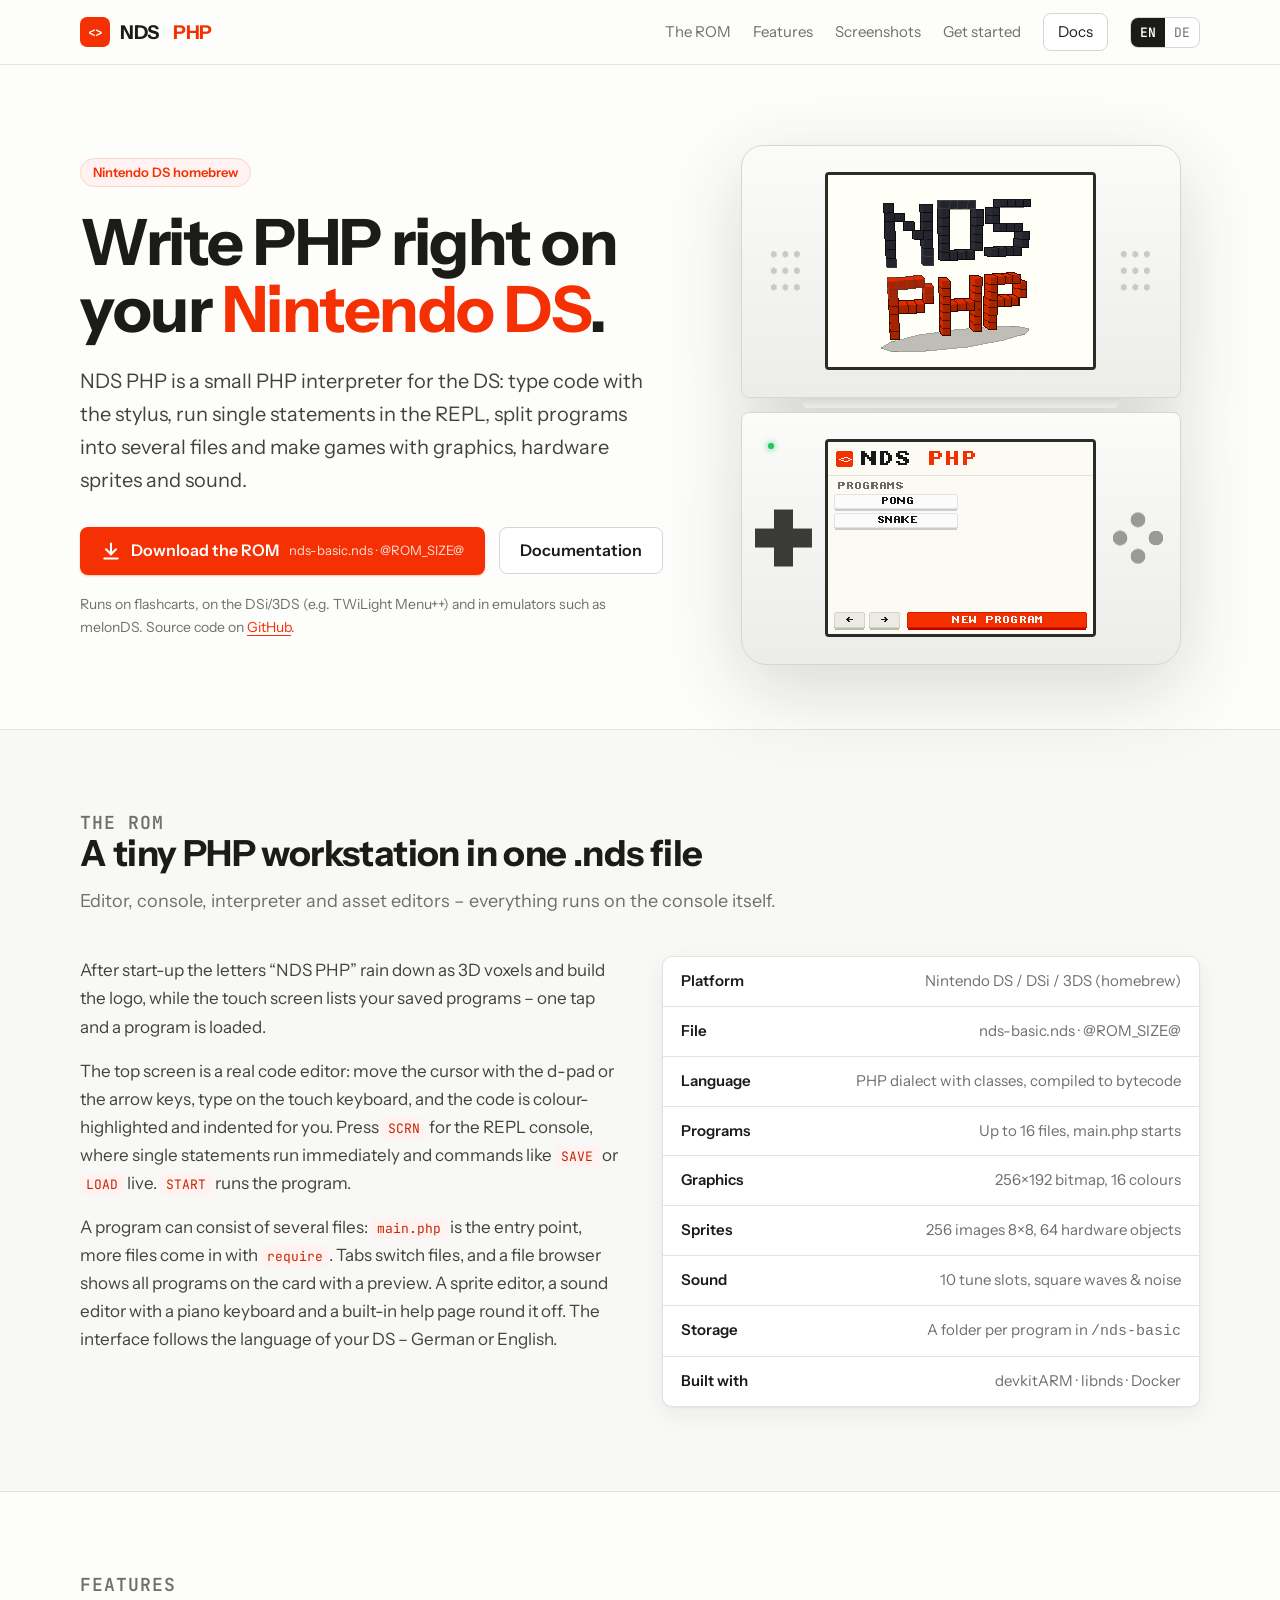
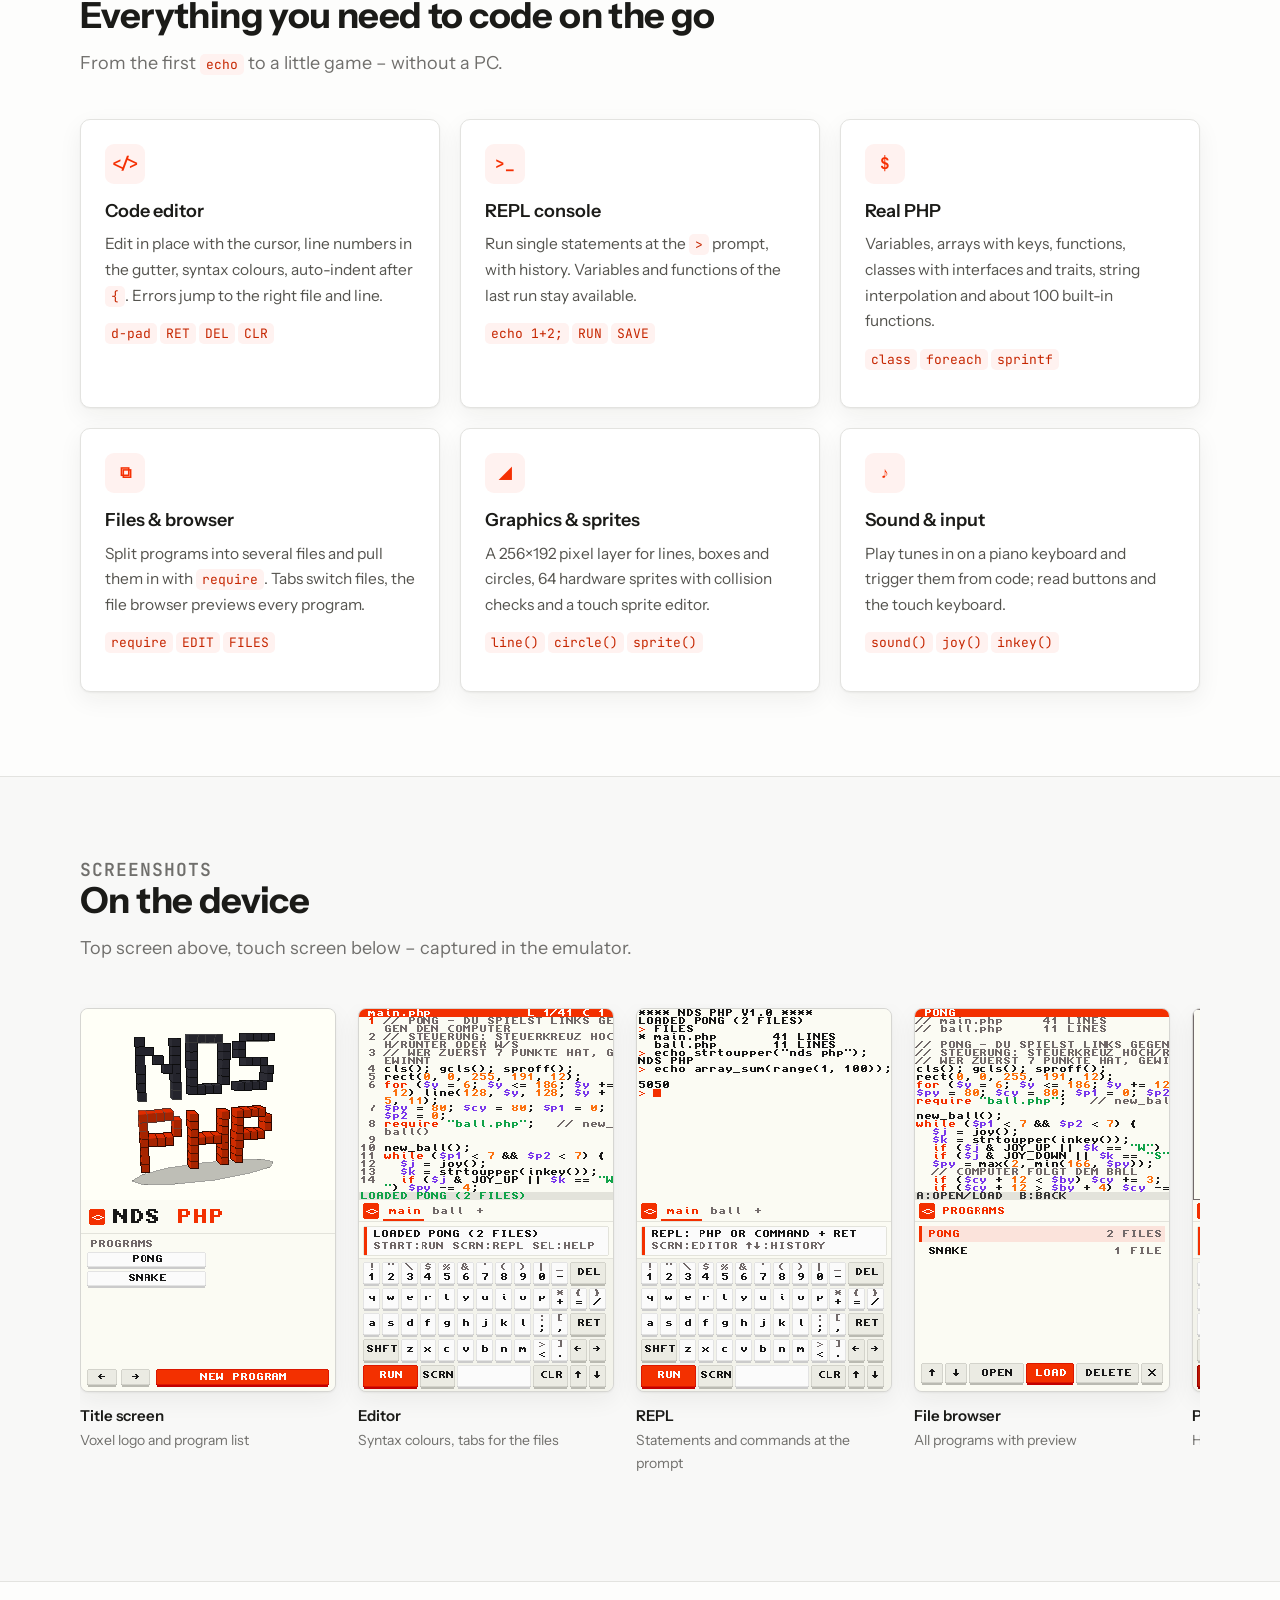
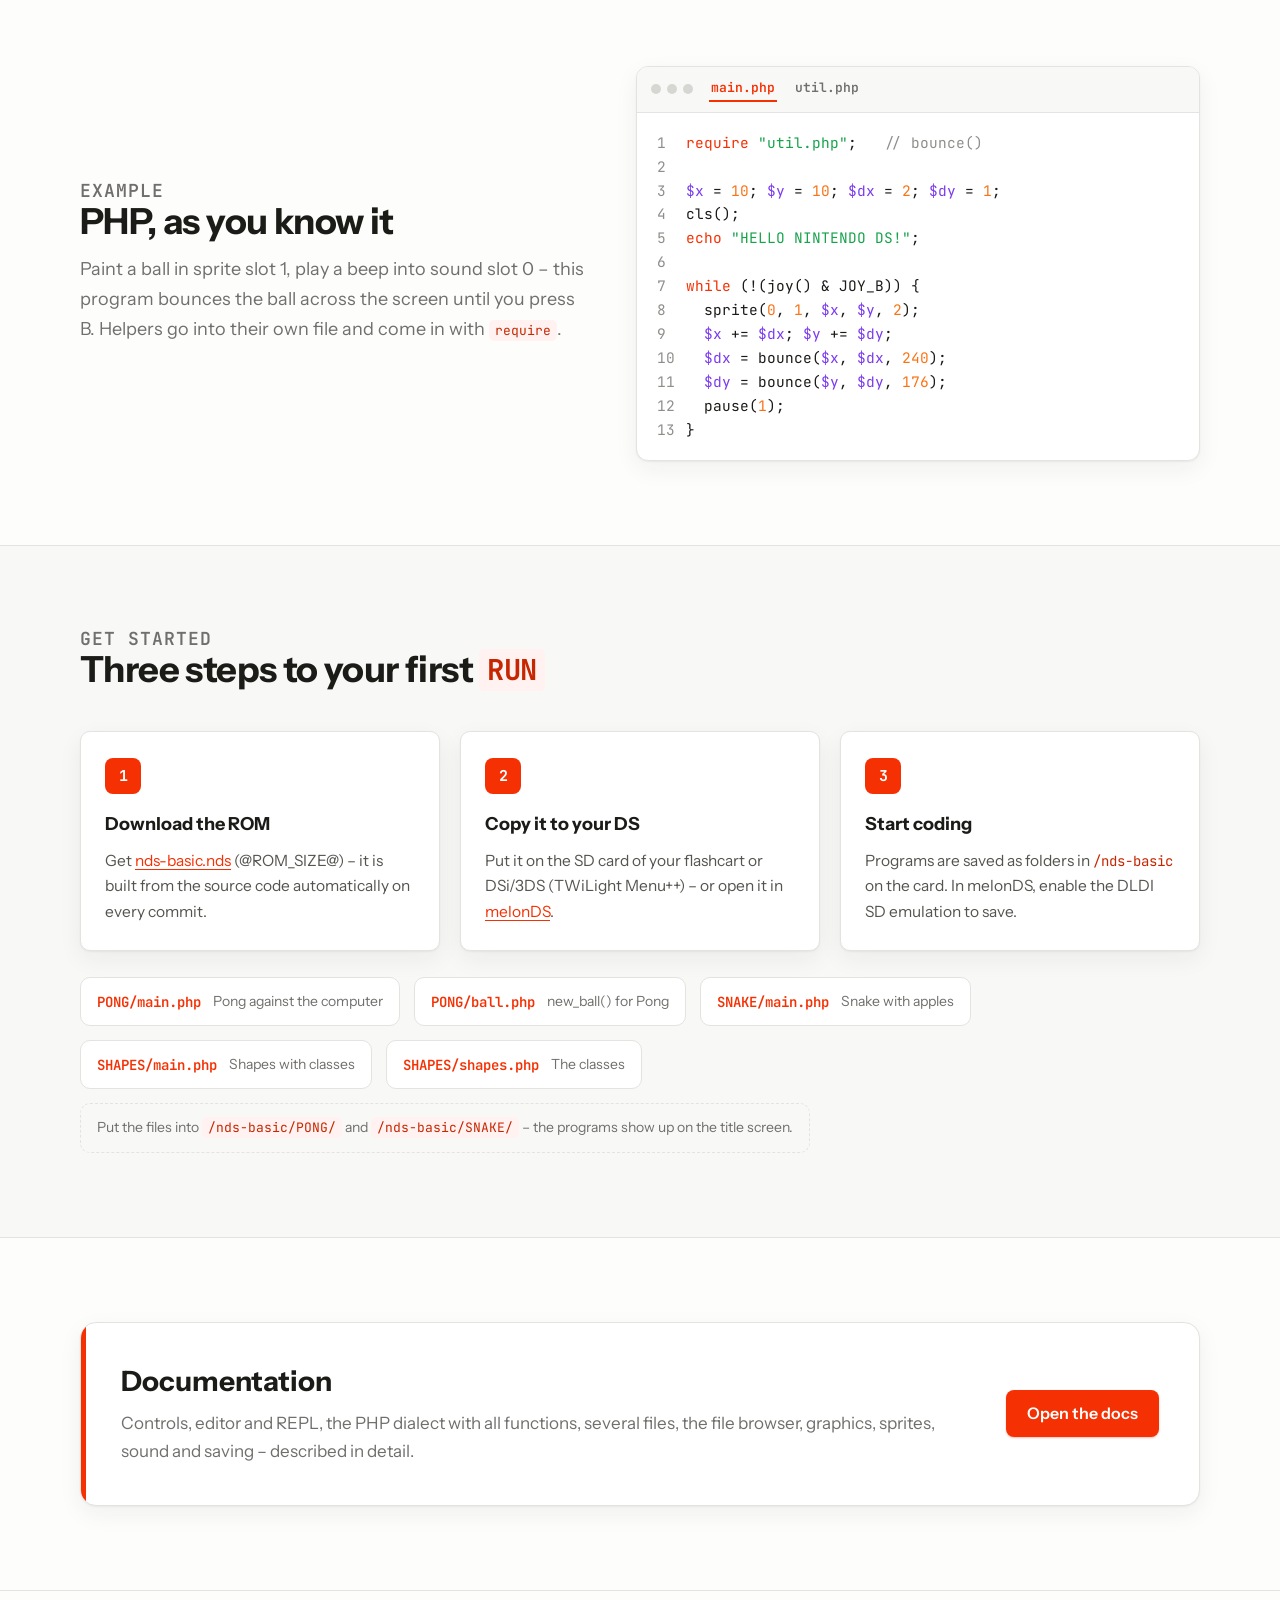
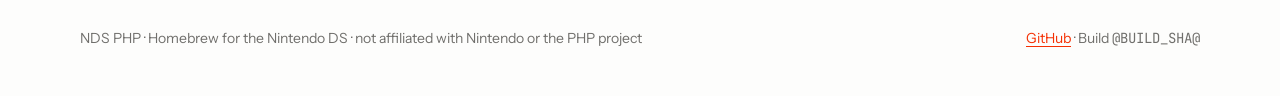
==== commit a3b16d92: "Add classes, interfaces and traits to the PHP interpreter Objects are a new value type (shared handl" ====
--- a/site/index.html
+++ b/site/index.html
@@ -89,7 +89,7 @@
 				<ul class="specs">
 					<li><b>Platform</b><span>Nintendo DS / DSi / 3DS (homebrew)</span></li>
 					<li><b>File</b><span>nds-basic.nds · @ROM_SIZE@</span></li>
-					<li><b>Language</b><span>PHP dialect, compiled to bytecode, ~100 functions</span></li>
+					<li><b>Language</b><span>PHP dialect with classes, compiled to bytecode</span></li>
 					<li><b>Programs</b><span>Up to 16 files, main.php starts</span></li>
 					<li><b>Graphics</b><span>256×192 bitmap, 16 colours</span></li>
 					<li><b>Sprites</b><span>256 images 8×8, 64 hardware objects</span></li>
@@ -125,8 +125,8 @@
 				<article class="card">
 					<div class="icon">$</div>
 					<h3>Real PHP</h3>
-					<p>Variables, arrays with keys, <code>foreach</code>, <code>switch</code>, functions, string interpolation and about 100 built-in functions.</p>
-					<p><code>sprintf</code> <code>explode</code> <code>sort</code></p>
+					<p>Variables, arrays with keys, functions, classes with interfaces and traits, string interpolation and about 100 built-in functions.</p>
+					<p><code>class</code> <code>foreach</code> <code>sprintf</code></p>
 				</article>
 				<article class="card">
 					<div class="icon">⧉</div>
@@ -228,6 +228,8 @@
 				<a class="example" href="examples/PONG/main.php" download="main.php"><b>PONG/main.php</b><span>Pong against the computer</span></a>
 				<a class="example" href="examples/PONG/ball.php" download="ball.php"><b>PONG/ball.php</b><span>new_ball() for Pong</span></a>
 				<a class="example" href="examples/SNAKE/main.php" download="main.php"><b>SNAKE/main.php</b><span>Snake with apples</span></a>
+				<a class="example" href="examples/SHAPES/main.php" download="main.php"><b>SHAPES/main.php</b><span>Shapes with classes</span></a>
+				<a class="example" href="examples/SHAPES/shapes.php" download="shapes.php"><b>SHAPES/shapes.php</b><span>The classes</span></a>
 				<span class="example note"><span>Put the files into <code class="kw">/nds-basic/PONG/</code> and <code class="kw">/nds-basic/SNAKE/</code> – the programs show up on the title screen.</span></span>
 			</div>
 		</div>
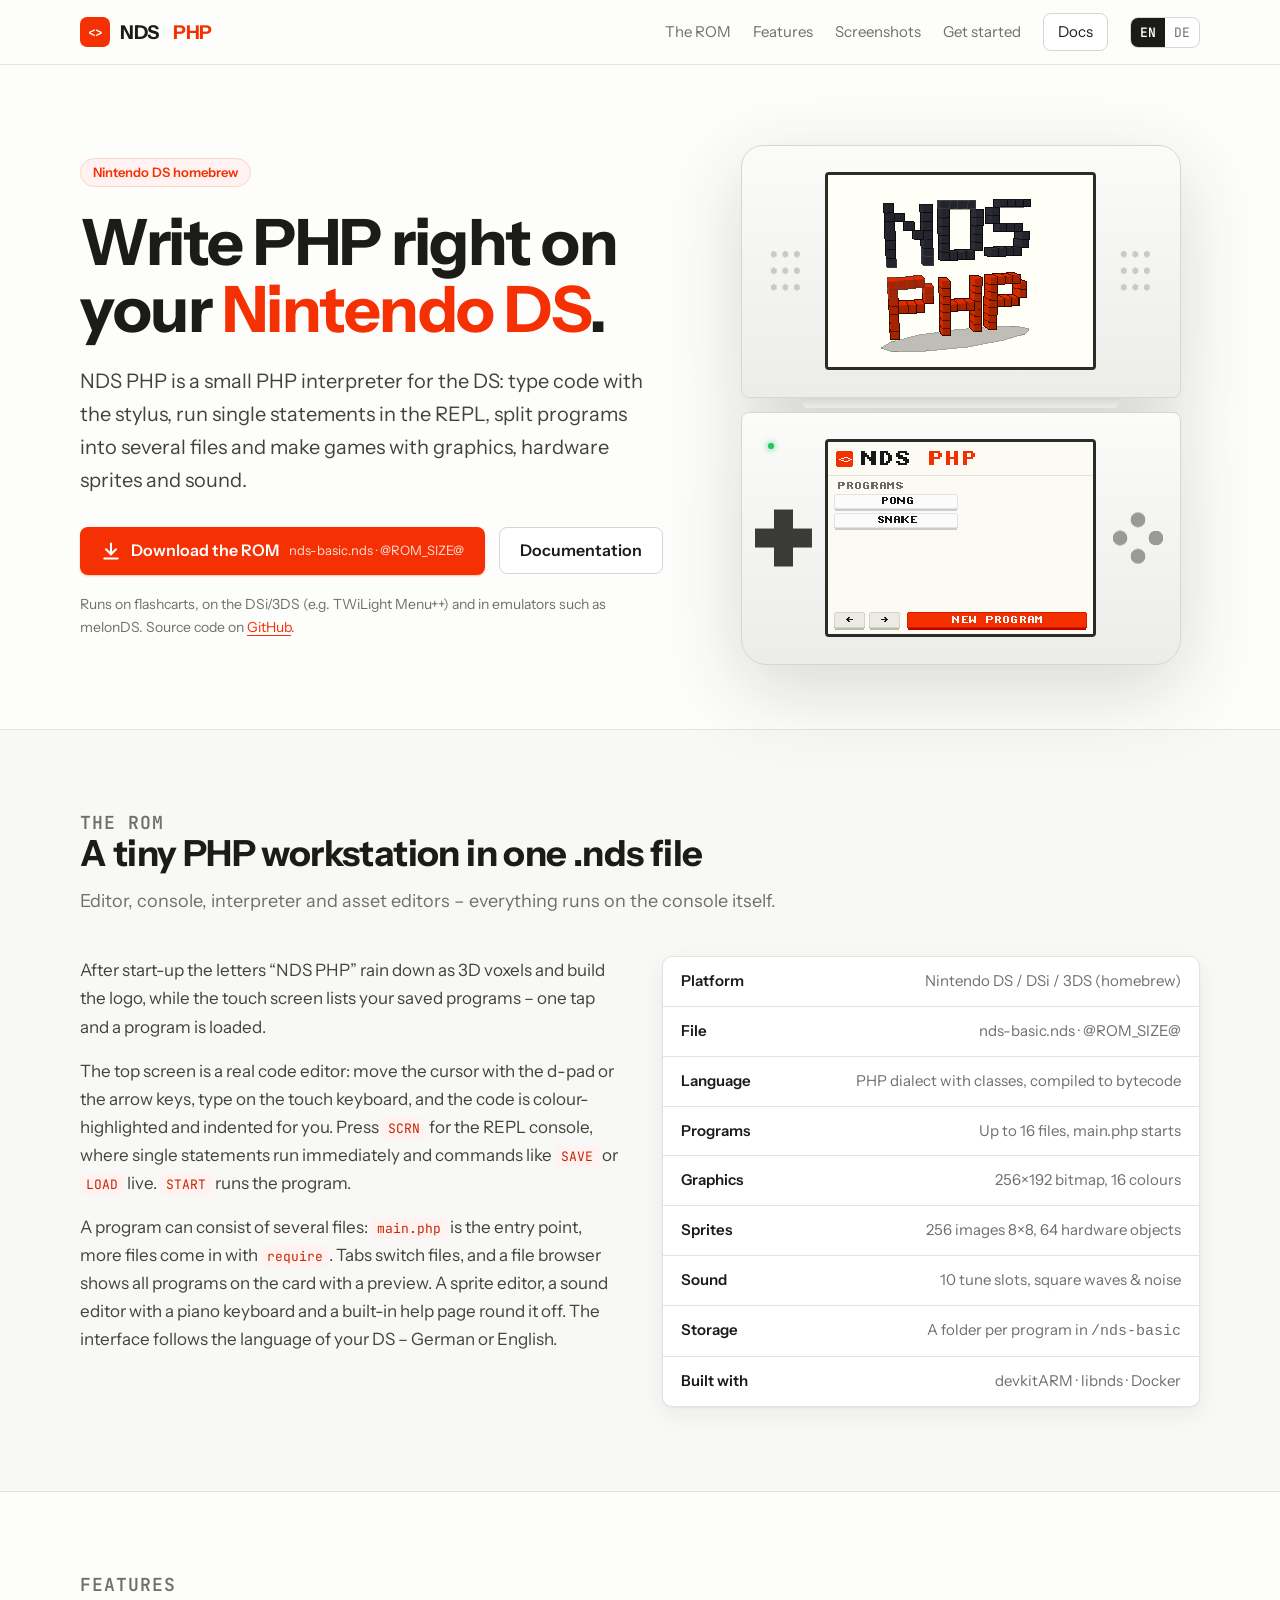
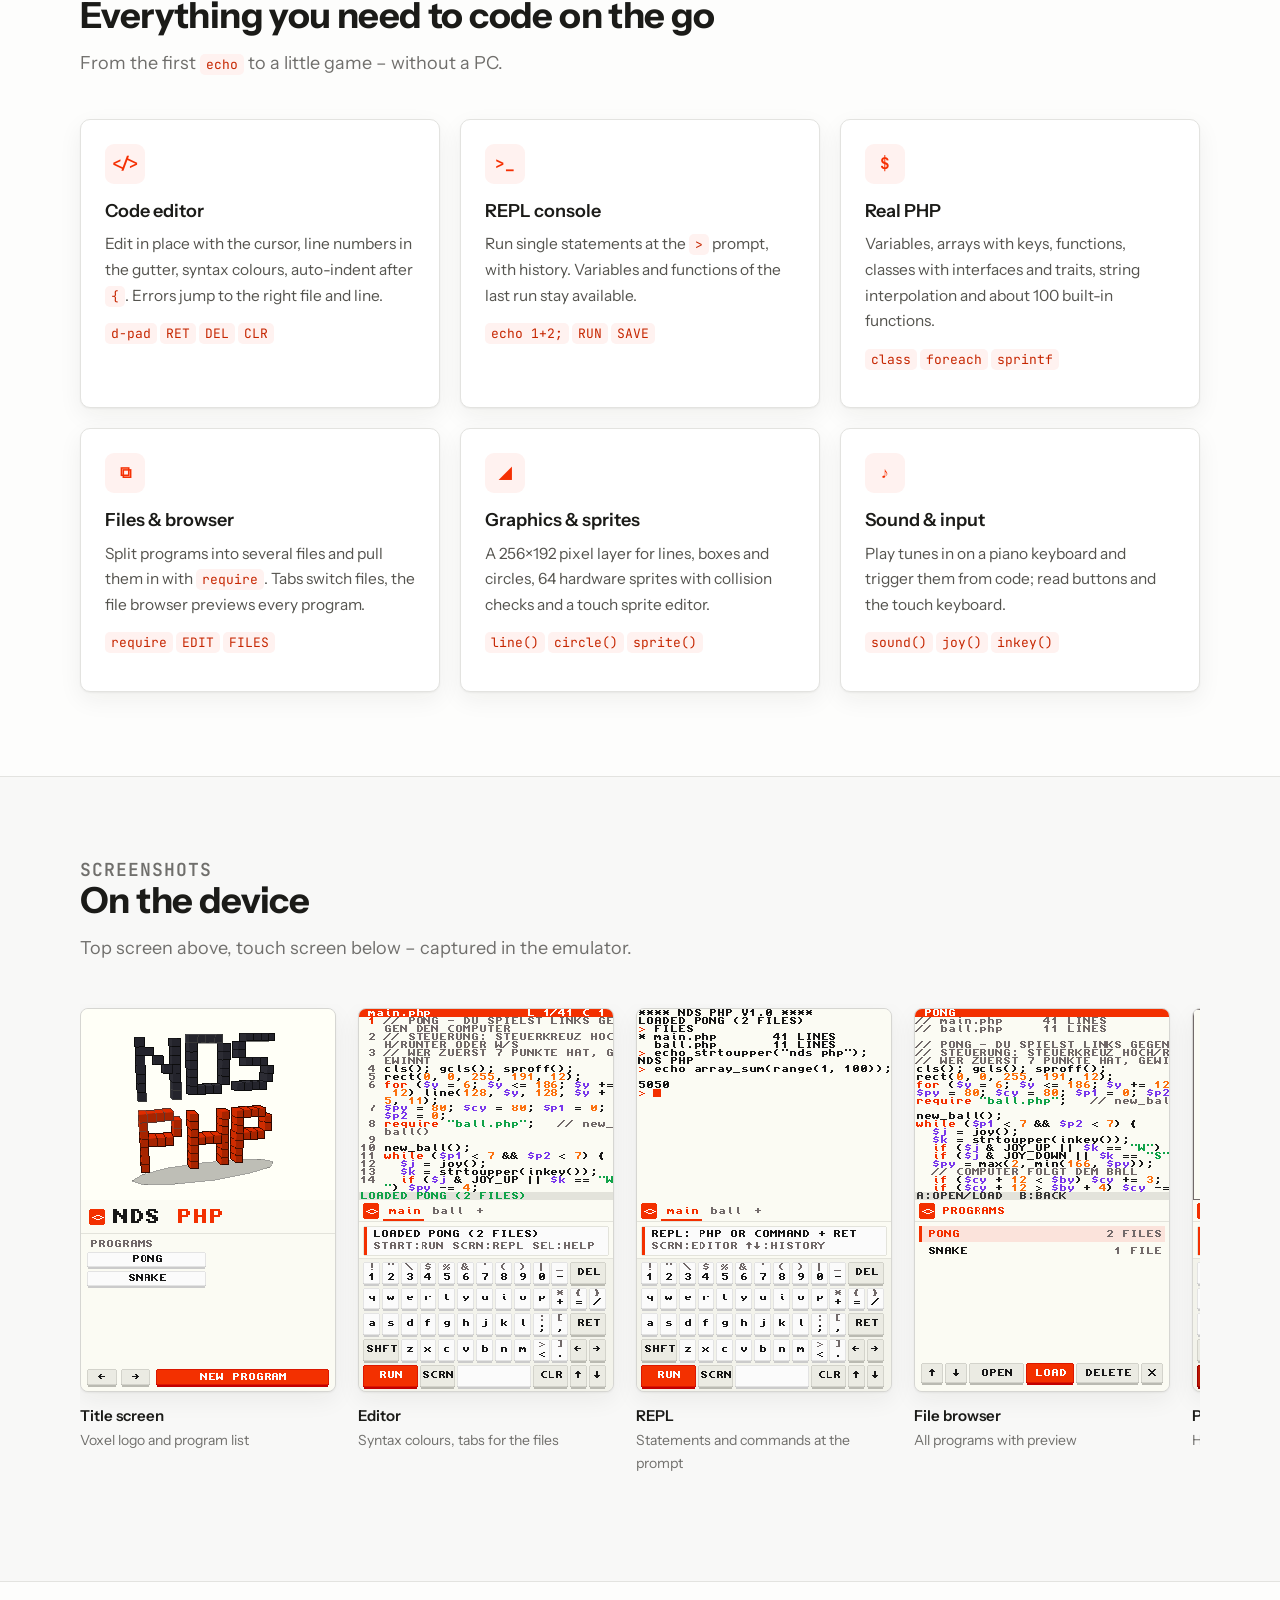
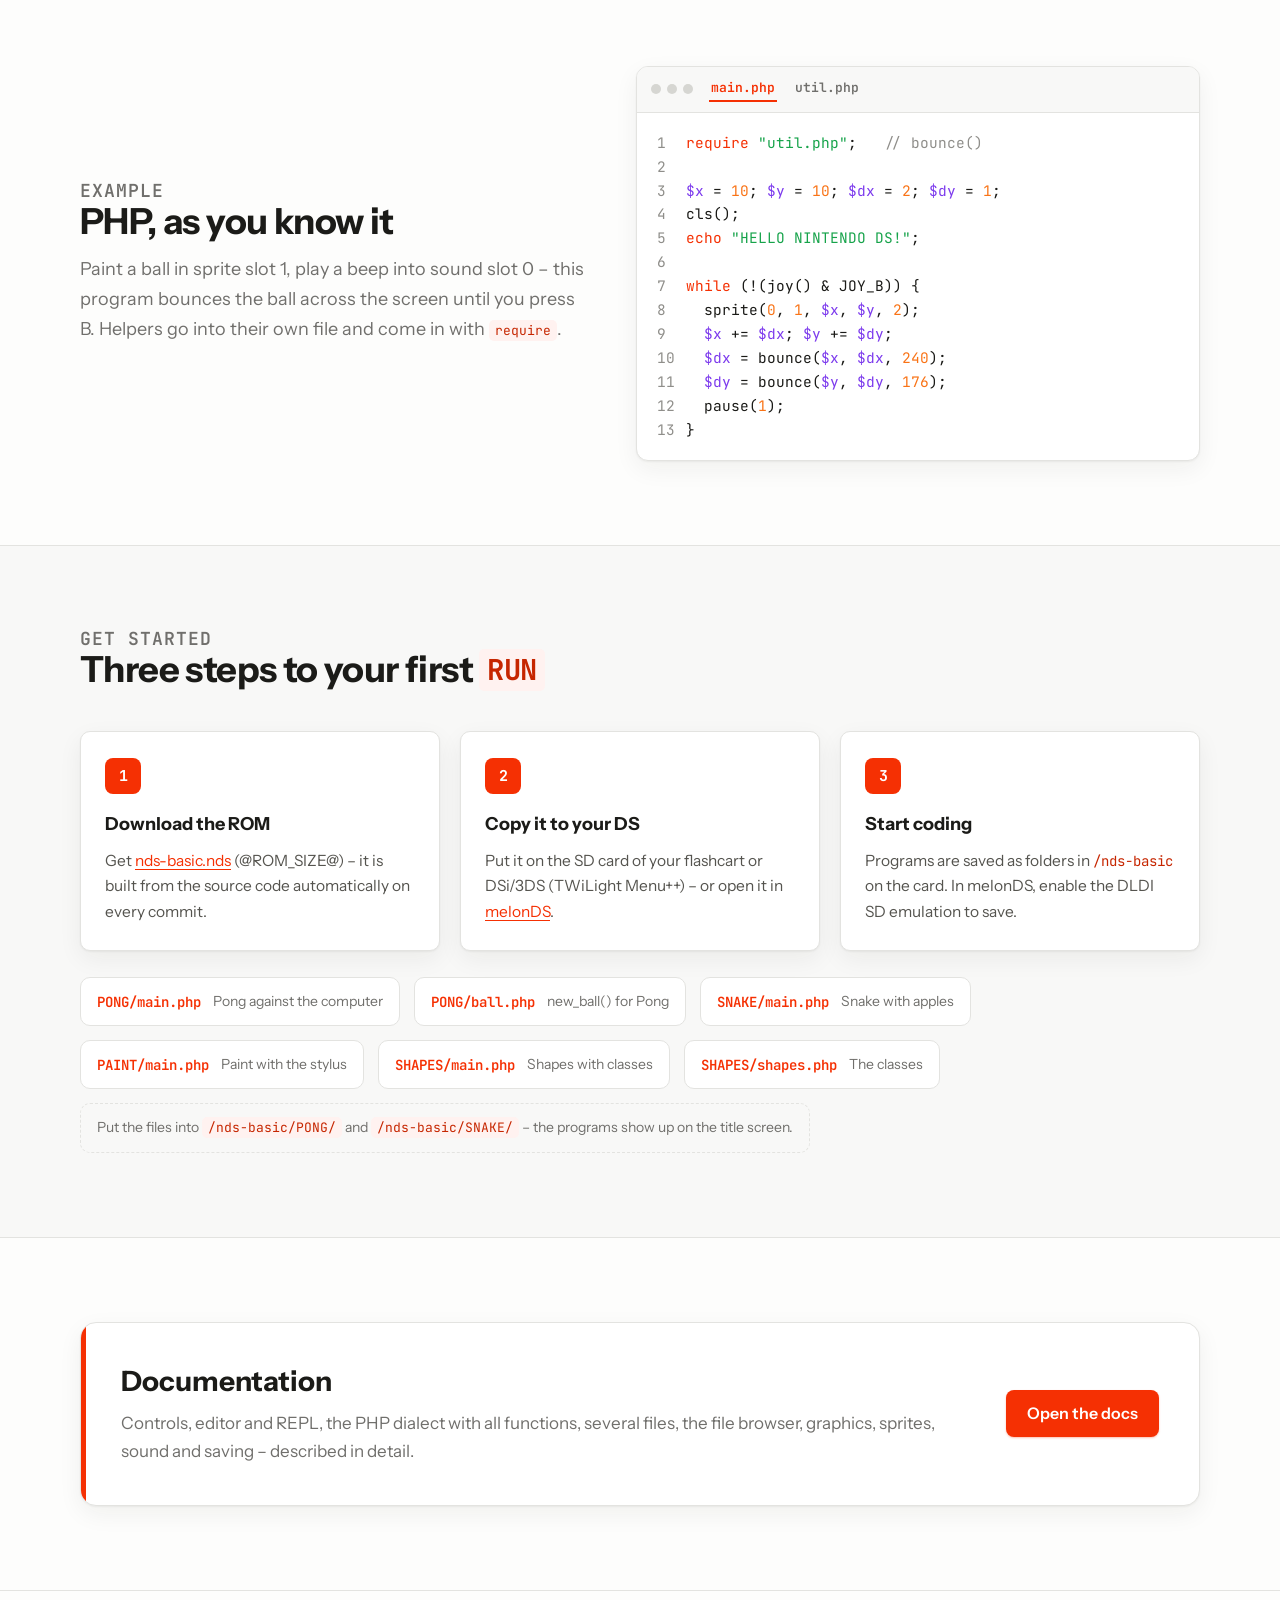
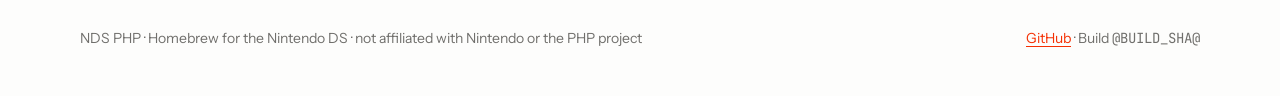
==== commit 7582b256: "Add swap_screens() and touch() to the PHP interpreter swap_screens() moves the program output to the" ====
--- a/site/index.html
+++ b/site/index.html
@@ -228,6 +228,7 @@
 				<a class="example" href="examples/PONG/main.php" download="main.php"><b>PONG/main.php</b><span>Pong against the computer</span></a>
 				<a class="example" href="examples/PONG/ball.php" download="ball.php"><b>PONG/ball.php</b><span>new_ball() for Pong</span></a>
 				<a class="example" href="examples/SNAKE/main.php" download="main.php"><b>SNAKE/main.php</b><span>Snake with apples</span></a>
+				<a class="example" href="examples/PAINT/main.php" download="main.php"><b>PAINT/main.php</b><span>Paint with the stylus</span></a>
 				<a class="example" href="examples/SHAPES/main.php" download="main.php"><b>SHAPES/main.php</b><span>Shapes with classes</span></a>
 				<a class="example" href="examples/SHAPES/shapes.php" download="shapes.php"><b>SHAPES/shapes.php</b><span>The classes</span></a>
 				<span class="example note"><span>Put the files into <code class="kw">/nds-basic/PONG/</code> and <code class="kw">/nds-basic/SNAKE/</code> – the programs show up on the title screen.</span></span>
